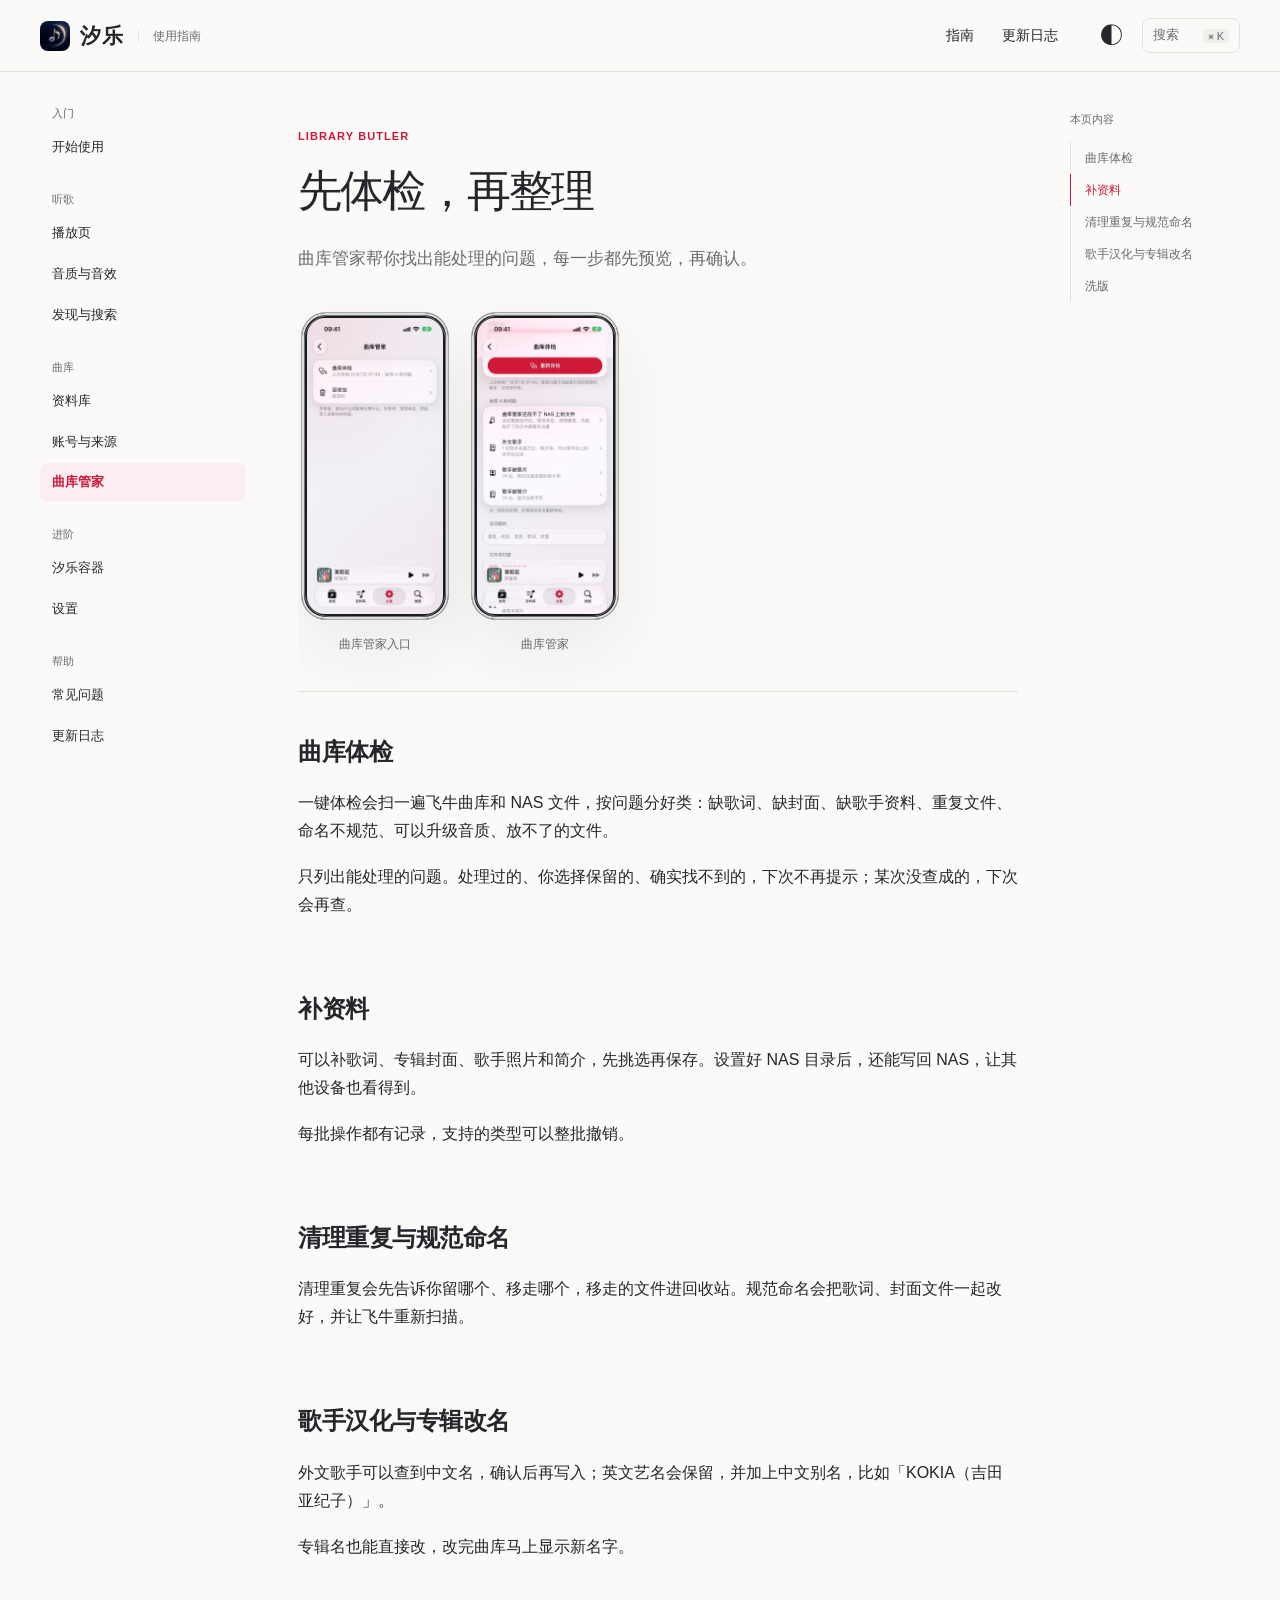
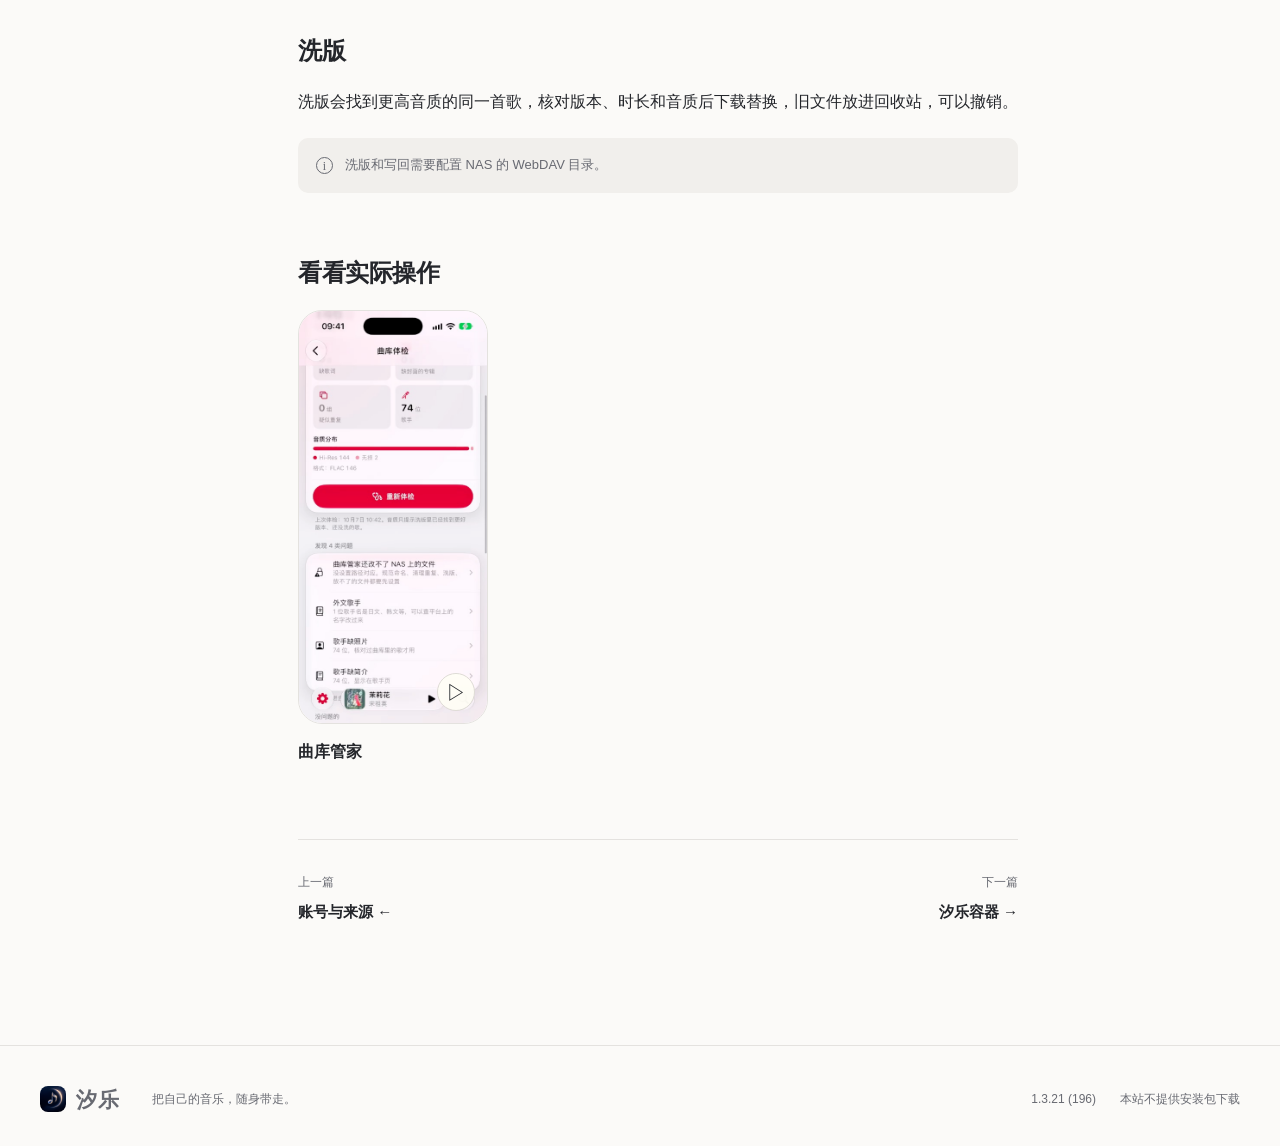
==== wiki/butler.html @ 166d337e "Publish Xiyue usage guide" ====
<!doctype html>
<html lang="zh-CN"><head><meta charset="utf-8"><meta name="viewport" content="width=device-width, initial-scale=1">
<meta name="color-scheme" content="light dark"><title>曲库管家 · 汐乐 Wiki</title>
<meta name="description" content="曲库管家帮你找出能处理的问题，每一步都先预览，再确认。">
<link rel="icon" href="../xiyue/icon.png"><link rel="stylesheet" href="../xiyue/wiki.css">
<script>try{const t=localStorage.getItem('xiyue-wiki-theme');if(t==='light'||t==='dark')document.documentElement.dataset.theme=t;}catch(e){}</script>
<script defer src="../xiyue/search-index.js"></script><script defer src="../xiyue/site.js"></script></head>
<body data-page="butler"><a class="skip-link" href="#main">跳到正文</a>
<header class="site-header"><div class="header-inner">
<a class="brand" href="../index.html" aria-label="汐乐 Wiki 首页"><img src="../xiyue/icon.png" alt="" width="30" height="30"><strong>汐乐</strong><span>使用指南</span></a>
<nav class="top-nav" aria-label="主要导航"><a href="quickstart.html">指南</a><a href="changelog.html">更新日志</a></nav>
<div class="header-tools"><button class="icon-button theme-toggle" aria-label="切换深浅色"><span aria-hidden="true">◐</span></button>
<button class="search-open" aria-label="搜索站内指南"><span>搜索</span><kbd>⌘ K</kbd></button>
<button class="menu-toggle icon-button" aria-label="打开目录" aria-controls="nav-drawer" aria-expanded="false"><span aria-hidden="true">☰</span></button></div>
</div></header><div class="doc-layout"><aside class="doc-sidebar" aria-label="指南目录"><section class="nav-group"><h2>入门</h2><a href="quickstart.html" >开始使用<span>安装、连接曲库、添加音源</span></a></section><section class="nav-group"><h2>听歌</h2><a href="player.html" >播放页<span>两套主题、歌词与实时频谱</span></a><a href="sound.html" >音质与音效<span>无缝切歌、响度均衡、12 种听感</span></a><a href="discover.html" >发现与搜索<span>榜单、找歌与懂你推荐</span></a></section><section class="nav-group"><h2>曲库</h2><a href="library.html" >资料库<span>我的音乐、歌单导入、收听统计</span></a><a href="sources.html" >账号与来源<span>飞牛、WebDAV、Plex、Emby</span></a><a href="butler.html" aria-current="page">曲库管家<span>体检、补资料、洗版与整理</span></a></section><section class="nav-group"><h2>进阶</h2><a href="container.html" >汐乐容器<span>家里的音源、账号与代下载</span></a><a href="settings.html" >设置<span>外观、日志与备份</span></a></section><section class="nav-group"><h2>帮助</h2><a href="troubleshooting.html" >常见问题<span>按现象查原因</span></a><a href="changelog.html" >更新日志<span>每一个版本的变化</span></a></section></aside><main class="doc-main" id="main"><header class="doc-heading"><p class="kicker">Library Butler</p><h1>先体检，再整理</h1><p class="lead">曲库管家帮你找出能处理的问题，每一步都先预览，再确认。</p></header><div class="shot-gallery"><figure class="phone-figure "><button class="phone lightbox-trigger" data-lightbox="../xiyue/screenshots/butler-entry.jpg" aria-label="放大：曲库管家入口"><img src="../xiyue/screenshots/butler-entry.jpg" alt="曲库管家入口" width="552" height="1200" loading="lazy" decoding="async"></button><figcaption>曲库管家入口</figcaption></figure><figure class="phone-figure "><button class="phone lightbox-trigger" data-lightbox="../xiyue/screenshots/butler.jpg" aria-label="放大：曲库管家"><img src="../xiyue/screenshots/butler.jpg" alt="曲库管家" width="552" height="1200" loading="lazy" decoding="async"></button><figcaption>曲库管家</figcaption></figure></div><section class="doc-section reveal" id="s-1"><h2>曲库体检</h2><p>一键体检会扫一遍飞牛曲库和 NAS 文件，按问题分好类：缺歌词、缺封面、缺歌手资料、重复文件、命名不规范、可以升级音质、放不了的文件。</p><p>只列出能处理的问题。处理过的、你选择保留的、确实找不到的，下次不再提示；某次没查成的，下次会再查。</p></section><section class="doc-section reveal" id="s-2"><h2>补资料</h2><p>可以补歌词、专辑封面、歌手照片和简介，先挑选再保存。设置好 NAS 目录后，还能写回 NAS，让其他设备也看得到。</p><p>每批操作都有记录，支持的类型可以整批撤销。</p></section><section class="doc-section reveal" id="s-3"><h2>清理重复与规范命名</h2><p>清理重复会先告诉你留哪个、移走哪个，移走的文件进回收站。规范命名会把歌词、封面文件一起改好，并让飞牛重新扫描。</p></section><section class="doc-section reveal" id="s-4"><h2>歌手汉化与专辑改名</h2><p>外文歌手可以查到中文名，确认后再写入；英文艺名会保留，并加上中文别名，比如「KOKIA（吉田亚纪子）」。</p><p>专辑名也能直接改，改完曲库马上显示新名字。</p></section><section class="doc-section reveal" id="s-5"><h2>洗版</h2><p>洗版会找到更高音质的同一首歌，核对版本、时长和音质后下载替换，旧文件放进回收站，可以撤销。</p><aside class="tip"><span aria-hidden="true">i</span><p>洗版和写回需要配置 NAS 的 WebDAV 目录。</p></aside></section><section class="doc-clips"><h2>看看实际操作</h2><div class="doc-clip-grid"><figure class="clip-card"><div class="clip-screen"><video muted playsinline loop preload="none" poster="../xiyue/videos/butler.jpg" data-video="../xiyue/videos/butler.mp4" aria-label="曲库管家演示"></video><button class="video-toggle" aria-label="播放：曲库管家"><span aria-hidden="true">▷</span></button></div><figcaption><h3>曲库管家</h3></figcaption></figure></div></section><nav class="doc-pagination" aria-label="相邻指南"><a href="sources.html"><span>上一篇</span><strong>账号与来源 ←</strong></a><a href="container.html"><span>下一篇</span><strong>汐乐容器 →</strong></a></nav></main><aside class='toc' aria-label='本页内容'><h2>本页内容</h2><a href="#s-1">曲库体检</a><a href="#s-2">补资料</a><a href="#s-3">清理重复与规范命名</a><a href="#s-4">歌手汉化与专辑改名</a><a href="#s-5">洗版</a></aside></div>
<footer class="site-footer"><a class="brand" href="../index.html"><img src="../xiyue/icon.png" alt="" width="26" height="26"><strong>汐乐</strong></a>
<p>把自己的音乐，随身带走。</p><div><span>1.3.21 (196)</span><span>本站不提供安装包下载</span></div></footer>
<dialog class="drawer-dialog" id="nav-drawer"><div class="dialog-heading"><strong>使用指南</strong><button data-close aria-label="关闭目录">×</button></div><section class="nav-group"><h2>入门</h2><a href="quickstart.html" >开始使用<span>安装、连接曲库、添加音源</span></a></section><section class="nav-group"><h2>听歌</h2><a href="player.html" >播放页<span>两套主题、歌词与实时频谱</span></a><a href="sound.html" >音质与音效<span>无缝切歌、响度均衡、12 种听感</span></a><a href="discover.html" >发现与搜索<span>榜单、找歌与懂你推荐</span></a></section><section class="nav-group"><h2>曲库</h2><a href="library.html" >资料库<span>我的音乐、歌单导入、收听统计</span></a><a href="sources.html" >账号与来源<span>飞牛、WebDAV、Plex、Emby</span></a><a href="butler.html" aria-current="page">曲库管家<span>体检、补资料、洗版与整理</span></a></section><section class="nav-group"><h2>进阶</h2><a href="container.html" >汐乐容器<span>家里的音源、账号与代下载</span></a><a href="settings.html" >设置<span>外观、日志与备份</span></a></section><section class="nav-group"><h2>帮助</h2><a href="troubleshooting.html" >常见问题<span>按现象查原因</span></a><a href="changelog.html" >更新日志<span>每一个版本的变化</span></a></section></dialog>
<dialog class="search-dialog" id="search-dialog"><div class="search-bar"><label class="sr-only" for="site-query">搜索站内指南</label>
<input type="search" id="site-query" placeholder="搜功能、设置或遇到的问题…" autocomplete="off"><button data-close aria-label="关闭搜索">Esc</button></div>
<p class="search-note">搜索本站指南与更新记录</p><div id="search-results" aria-live="polite"></div></dialog>
<dialog class="lightbox-dialog" id="lightbox"><button data-close aria-label="关闭大图">×</button><img alt=""></dialog>
<!-- 内容依据：_src/content.py; _src/codex-v1/feature-evidence.json -->
</body></html>
---- xiyue/wiki.css ----
/* 卡 91B：暖白 / 汐乐红；系统字体；层级：导航 20、对话框 top layer。 */
:root {
  --paper: #fbfaf8; --surface: #fff; --wash: #f1efec; --ink: #24262b; --muted: #686a72;
  --line: #e4e2df; --accent: #d0193a; --accent-soft: #fbeef0; --nav: #fbfaf8ed;
  --shadow: 0 28px 70px #36313a12; --serif: "Songti SC", "Noto Serif SC", serif;
  --sans: -apple-system, "PingFang SC", "Microsoft YaHei", sans-serif;
  color-scheme: light;
}
@media (prefers-color-scheme: dark) {
  :root:not([data-theme="light"]) {
    --paper: #111923; --surface: #192330; --wash: #202c3a; --ink: #f0f1f3; --muted: #afb6c0;
    --line: #303b48; --accent: #ff718d; --accent-soft: #362633; --nav: #111923ed;
    --shadow: 0 28px 70px #050b1838; color-scheme: dark;
  }
}
:root[data-theme="dark"] {
  --paper: #111923; --surface: #192330; --wash: #202c3a; --ink: #f0f1f3; --muted: #afb6c0;
  --line: #303b48; --accent: #ff718d; --accent-soft: #362633; --nav: #111923ed;
  --shadow: 0 28px 70px #050b1838; color-scheme: dark;
}
* { box-sizing: border-box; }
html { scroll-padding-top: 96px; }
body { margin: 0; font: 16px/1.75 var(--sans); background: var(--paper); color: var(--ink); }
body.modal-open { overflow: hidden; }
a { color: inherit; text-decoration: none; }
button, input { font: inherit; }
button { color: inherit; cursor: pointer; }
button, a { -webkit-tap-highlight-color: transparent; }
button { background: none; border: 0; }
img, video { display: block; max-width: 100%; }
button:focus-visible, a:focus-visible, summary:focus-visible, input:focus-visible { outline: 2px solid var(--accent); outline-offset: 5px; }
::selection { background: var(--accent-soft); color: var(--accent); }
h1, h2, h3, h4, p, figure { margin: 0; }
h1, h2, h3, h4 { line-height: 1.3; font-weight: 600; }
p { overflow-wrap: anywhere; }
.sr-only { position: absolute; width: 1px; height: 1px; overflow: hidden; clip-path: inset(50%); white-space: nowrap; }
.skip-link { position: fixed; top: 10px; left: 10px; z-index: 50; transform: translateY(-150%); padding: 8px 18px; background: var(--ink); color: var(--paper); }
.skip-link:focus { transform: none; }
.wrap { width: min(1160px, calc(100% - 80px)); margin: 0 auto; }
.site-header { position: sticky; top: 0; z-index: 20; height: 72px; background: var(--nav); border-bottom: 1px solid var(--line); backdrop-filter: blur(18px); }
.header-inner { max-width: 1360px; padding: 0 40px; margin: auto; height: 100%; display: flex; align-items: center; gap: 36px; }
.brand { display: inline-flex; align-items: center; gap: 10px; white-space: nowrap; line-height: 1; }
.brand img { border-radius: 8px; }
.brand strong { font-size: 21px; letter-spacing: .04em; }
.brand > span { font-size: 12px; color: var(--muted); margin-left: 4px; padding-left: 14px; border-left: 1px solid var(--line); }
.top-nav { display: flex; gap: 28px; margin-left: auto; font-size: 14px; }
.top-nav a:hover, .text-link:hover { color: var(--accent); }
.header-tools { display: flex; align-items: center; gap: 14px; }
.icon-button { width: 34px; height: 34px; border-radius: 50%; font-size: 23px; line-height: 1; display: grid; place-items: center; }
.icon-button:hover { background: var(--wash); }
.search-open { border: 1px solid var(--line); padding: 5px 10px; border-radius: 8px; display: flex; gap: 24px; align-items: center; font-size: 13px; color: var(--muted); }
kbd { font: 11px var(--sans); background: var(--wash); padding: 1px 5px; border-radius: 4px; }
.menu-toggle { display: none; font-size: 20px; }
.hero { display: grid; grid-template-columns: 1.1fr 1fr; align-items: center; min-height: 720px; padding-top: 52px; padding-bottom: 66px; }
.hero h1 { font: 500 clamp(48px, 5.2vw, 72px)/1.25 var(--serif); letter-spacing: -.05em; }
.hero em { font-style: normal; color: var(--accent); }
.hero-copy > p { color: var(--muted); font-size: 19px; margin-top: 28px; line-height: 1.8; }
.hero-actions { margin-top: 34px; display: flex; align-items: center; gap: 14px; }
.button { display: inline-flex; align-items: center; justify-content: center; gap: 24px; padding: 12px 24px; border-radius: 10px; font-size: 14px; font-weight: 600; white-space: nowrap; }
.primary { color: #fff; background: #d0193a; }
.secondary { background: var(--surface); border: 1px solid var(--line); }
.button:hover { transform: translateY(-2px); }
.hero-visual { position: relative; display: grid; place-items: center; }
.moon-wash { position: absolute; inset: 12% -5%; background: radial-gradient(ellipse, #efe4e4 0%, transparent 66%); border-radius: 50%; }
[data-theme="dark"] .moon-wash { opacity: .16; }
.phone-figure { margin: 0; text-align: center; }
.phone { display: block; padding: 7px; border: 1px solid #aba9a7; border-radius: 36px; background: #191b1f; box-shadow: inset 0 0 0 2px #dddddf, var(--shadow); position: relative; overflow: hidden; }
.phone img { border-radius: 28px; width: 100%; height: auto; }
.phone::after { content: ""; position: absolute; inset: 2px; border: 1px solid #f1f1f16b; border-radius: inherit; pointer-events: none; }
.hero-phone { width: 256px; transform: rotate(5deg); position: relative; }
figcaption { color: var(--muted); font-size: 12px; margin-top: 14px; }
.media-note { display: block; font-size: 10px; margin-top: 6px; line-height: 1.5; }
.section-space { padding-top: 92px; padding-bottom: 40px; }
.section-heading { margin-bottom: 34px; }
.section-heading h2 { font: 500 40px/1.3 var(--serif); letter-spacing: -.03em; }
.section-heading p { color: var(--muted); margin-top: 13px; }
.story { display: grid; grid-template-columns: 1fr 1fr; gap: 120px; border-top: 1px solid var(--line); position: relative; }
.story-device { align-self: start; position: sticky; top: 118px; height: calc(100vh - 154px); min-height: 560px; max-height: 680px; display: grid; place-items: center; }
.story-phone { width: 236px; aspect-ratio: 552/1200; padding: 0; border: 7px solid #191b1f; }
.story-phone .story-image { position: absolute; inset: 0; width: 100%; height: 100%; object-fit: cover; opacity: 0; transition: opacity .55s ease; }
.story-phone .is-current { opacity: 1; }
.story-step { min-height: 520px; display: flex; flex-direction: column; justify-content: center; align-items: flex-start; }
.story-step h2 { font: 500 39px/1.4 var(--serif); letter-spacing: -.03em; }
.story-step p { color: var(--muted); max-width: 25em; margin: 20px 0 28px; font-size: 18px; }
.text-link { font-size: 14px; font-weight: 600; color: var(--accent); display: inline-flex; gap: 20px; align-items: center; }
.bento-grid { display: grid; grid-template-columns: repeat(3, minmax(0, 1fr)); grid-auto-rows: 278px; gap: 18px; }
.bento { position: relative; border-radius: 22px; overflow: hidden; background: var(--surface); border: 1px solid var(--line); min-width: 0; }
.bento.tall { grid-row: span 2; }
.bento.wide { grid-column: span 2; }
.bento:hover { transform: translateY(-4px); }
.bento-copy { position: relative; z-index: 1; padding: 26px; max-width: 350px; }
.bento h3 { font-size: 23px; }
.bento p { color: var(--muted); font-size: 14px; margin-top: 10px; max-width: 23em; }
.bento-arrow { position: absolute; top: 24px; right: 24px; font-size: 24px; color: var(--muted); }
.bento-image { position: absolute; left: 26px; right: 26px; top: 135px; }
.bento-image img { width: 100%; border-radius: 16px; }
.bento.tall .bento-image { left: 42px; right: 42px; top: 176px; transform: rotate(-4deg); }
.bento.wide .bento-copy { width: 48%; }
.bento.wide .bento-image { left: 52%; top: 26px; right: 30px; transform: rotate(3deg); }
.bento-sound { background: #f3e9e5; }
.bento-sound .bento-image { top: 26px!important; }
.bento-butler { background: #efede8; }
.bento-container { background: #f8ecef; }
.bento-sound .bento-image, .bento-library .bento-image, .bento-discover .bento-image,
.bento-butler .bento-image, .bento-container .bento-image { bottom: 0; }
.bento-sound img, .bento-library img, .bento-discover img, .bento-butler img,
.bento-container img { height: 100%; object-fit: cover; }
.bento-sound img { object-position: center 64%; }
.bento-library img { object-position: center 76%; }
.bento-discover img { object-position: center 32%; }
.bento-butler img { object-position: center 20%; }
.bento-container img { object-position: center 25%; }
:root[data-theme="dark"] .bento-sound, :root[data-theme="dark"] .bento-butler, :root[data-theme="dark"] .bento-container { background: var(--surface); }
.clip-rail { --rail-inset: max(40px, calc((100vw - 1160px)/2)); display: flex; gap: 24px; overflow-x: auto; padding: 12px var(--rail-inset) 24px; scroll-padding-inline: var(--rail-inset); scroll-snap-type: x proximity; scrollbar-width: thin; }
.clip-card { flex: 0 0 216px; scroll-snap-align: start; min-width: 0; }
.clip-screen { position: relative; aspect-ratio: 440/960; background: var(--wash); border-radius: 24px; overflow: hidden; border: 1px solid var(--line); }
.clip-screen video { width: 100%; height: 100%; object-fit: cover; }
.clip-screen > img { width: 100%; height: 100%; object-fit: cover; }
.video-toggle { position: absolute; right: 12px; bottom: 12px; display: grid; place-items: center; width: 38px; height: 38px; background: #fffef6e8; border: 1px solid #dedbd5; color: #24262b; border-radius: 50%; font-size: 21px; backdrop-filter: blur(10px); }
.clip-card figcaption { text-align: left; margin-top: 18px; }
.clip-card h3 { font-size: 16px; color: var(--ink); }
.clip-card figcaption p { font-size: 13px; margin-top: 5px; }
.latest-grid { display: grid; grid-template-columns: repeat(3, minmax(0, 1fr)); gap: 32px; }
.latest-card { border-top: 1px solid var(--line); padding: 24px 0; display: flex; flex-direction: column; }
.latest-card > span { color: var(--accent); font-size: 15px; font-weight: 600; }
.latest-card h3 { font-size: 19px; line-height: 1.6; margin: 14px 0 24px; flex: 1; }
.latest-card p { color: var(--muted); font-size: 12px; display: flex; justify-content: space-between; }
.archive-link { margin-top: 20px; }
.site-footer { margin: 88px auto 0; max-width: 1280px; border-top: 1px solid var(--line); padding: 40px 40px 34px; display: flex; align-items: center; gap: 32px; color: var(--muted); font-size: 12px; }
.site-footer > div { margin-left: auto; display: flex; gap: 24px; }
.doc-layout { max-width: 1360px; margin: 0 auto; display: grid; grid-template-columns: 206px minmax(0, 720px) 156px; gap: 52px; padding: 0 40px; }
.doc-sidebar { position: sticky; top: 72px; align-self: start; height: calc(100dvh - 72px); overflow-y: auto; padding: 34px 0 40px; scrollbar-width: thin; }
.nav-group { margin-bottom: 25px; }
.nav-group h2 { font-size: 11px; color: var(--muted); font-weight: 500; margin-bottom: 8px; padding-left: 12px; }
.nav-group a { display: block; padding: 8px 12px; border-radius: 7px; font-size: 13px; margin: 2px 0; }
.nav-group a span { display: none; }
.nav-group a:hover { background: var(--wash); }
.nav-group a[aria-current] { background: var(--accent-soft); color: var(--accent); font-weight: 600; }
.doc-main { min-width: 0; padding-top: 55px; }
.kicker { font-size: 11px; letter-spacing: .1em; color: var(--accent); margin-bottom: 16px; text-transform: uppercase; font-weight: 600; }
.doc-heading h1 { font: 500 44px/1.35 var(--serif); letter-spacing: -.04em; }
.lead { font-size: 17px; line-height: 1.8; color: var(--muted); margin-top: 22px; }
.shot-gallery { display: flex; gap: 22px; overflow-x: auto; padding: 38px 3px 36px; border-bottom: 1px solid var(--line); scrollbar-width: thin; }
.shot-gallery .phone-figure { width: 148px; flex-shrink: 0; }
.shot-gallery .phone { border-radius: 25px; padding: 5px; }
.shot-gallery img { border-radius: 18px; }
.doc-section { padding-top: 44px; padding-bottom: 12px; scroll-margin-top: 95px; }
.doc-section h2, .doc-clips > h2 { font-size: 24px; margin-bottom: 22px; letter-spacing: -.02em; }
.doc-section p { margin-bottom: 18px; }
.section-split { display: grid; grid-template-columns: minmax(0, 1fr) 148px; gap: 30px; align-items: start; }
.section-split.reverse { grid-template-columns: 148px minmax(0, 1fr); }
.section-split.reverse > div { grid-column: 2; grid-row: 1; }
.section-split.reverse > figure { grid-column: 1; grid-row: 1; }
.section-phone .phone { padding: 5px; border-radius: 25px; }
.section-phone img { border-radius: 18px; }
.section-phone figcaption { display: none; }
.section-phone.has-note figcaption { display: block; font-size: 0; }
.tip { display: flex; gap: 12px; padding: 16px 18px; border-radius: 10px; background: var(--wash); color: var(--muted); font-size: 13px; margin-top: 22px; }
.tip > span { border: 1px solid var(--muted); border-radius: 50%; flex-shrink: 0; width: 17px; height: 17px; font: 12px/16px Georgia,serif; text-align: center; margin-top: 3px; }
.tip p { margin: 0; }
.toc { position: sticky; top: 110px; align-self: start; font-size: 12px; padding-top: 2px; }
.toc h2 { font-size: 11px; color: var(--muted); margin-bottom: 16px; font-weight: 500; }
.toc a { display: block; padding: 7px 0 7px 14px; border-left: 1px solid var(--line); color: var(--muted); line-height: 1.5; }
.toc a.is-active { border-color: var(--accent); color: var(--accent); }
.doc-clips { margin-top: 52px; }
.doc-clip-grid { display: flex; gap: 24px; overflow-x: auto; padding-bottom: 12px; }
.doc-clip-grid .clip-card { flex-basis: 190px; }
.inline-clip { width: 190px; margin-top: 20px; }
.doc-pagination { display: grid; grid-template-columns: 1fr 1fr; gap: 20px; padding: 32px 0; margin-top: 64px; border-top: 1px solid var(--line); }
.doc-pagination a { display: flex; flex-direction: column; gap: 6px; }
.doc-pagination a:last-child { text-align: right; }
.doc-pagination span { color: var(--muted); font-size: 12px; }
.doc-pagination strong { font-size: 15px; }
.code-block { border: 1px solid var(--line); background: var(--surface); border-radius: 12px; overflow: hidden; margin-top: 25px; }
.code-block > div { display: flex; justify-content: space-between; padding: 10px 18px; border-bottom: 1px solid var(--line); font-size: 12px; }
.code-copy { color: var(--accent); }
pre { overflow-x: auto; font: 12px/1.9 ui-monospace, SFMono-Regular, Consolas, monospace; padding: 18px; margin: 0; }
.copy-status { padding: 0 18px; font-size: 12px; color: var(--accent); }
.release-filters { display: flex; flex-wrap: wrap; gap: 8px; margin: 32px 0 20px; }
.release-filters button { border: 1px solid var(--line); border-radius: 99px; padding: 5px 16px; font-size: 12px; }
.release-filters .is-active { background: var(--ink); color: var(--paper); border-color: var(--ink); }
.release-intro { color: var(--muted); font-size: 13px; }
.release-group { padding-top: 50px; }
.release-group > h2 { font: 500 30px var(--serif); margin-bottom: 24px; }
.timeline { border-left: 1px solid var(--line); padding-left: 26px; margin-left: 5px; }
.release { position: relative; padding: 6px 0 32px; }
.release::before { content: ""; position: absolute; top: 17px; left: -31px; width: 9px; height: 9px; border-radius: 50%; background: var(--paper); border: 2px solid var(--accent); }
.release-meta { display: flex; gap: 13px; align-items: center; flex-wrap: wrap; }
.release-meta h3 { font-size: 21px; }
.build, .release-meta time { font-size: 11px; color: var(--muted); }
.release-meta time { margin-left: auto; }
.release-summary { font-size: 16px; margin-top: 14px; line-height: 1.8; }
.release-note { color: var(--accent); font-size: 12px; margin-top: 10px; }
.release-details { display: grid; grid-template-columns: 1fr 1fr; gap: 22px; margin-top: 18px; }
.release-details h4 { font-size: 12px; color: var(--muted); margin-bottom: 5px; }
.release-details p { font-size: 13px; line-height: 1.8; }
.release-archive > summary { cursor: pointer; color: var(--accent); font-size: 13px; padding: 8px 0 24px; list-style: none; }
.release-archive > summary span { margin-left: 14px; display: inline-block; }
.release-archive[open] > summary span { transform: rotate(45deg); }
.release-archive[open] > article { animation: soft-in .3s ease both; }
.gap-note { margin-top: 18px; padding: 20px; background: var(--wash); border-radius: 10px; color: var(--muted); font-size: 12px; }
.gap-note h3 { font-size: 12px; margin-bottom: 8px; }
.gap-note p + p { margin-top: 8px; }
[hidden] { display: none!important; }
dialog { color: var(--ink); background: var(--surface); border: 1px solid var(--line); border-radius: 18px; padding: 0; }
dialog::backdrop { background: #11182766; backdrop-filter: blur(5px); }
.search-dialog { width: min(640px, calc(100% - 32px)); max-height: 75dvh; margin: 110px auto auto; box-shadow: var(--shadow); }
.search-bar { display: flex; padding: 16px 20px; gap: 16px; border-bottom: 1px solid var(--line); }
.search-bar input { flex: 1; min-width: 0; border: 0; background: transparent; color: var(--ink); outline: none; font-size: 16px; }
.search-bar input::placeholder { color: var(--muted); }
.search-bar button { border: 1px solid var(--line); font-size: 11px; border-radius: 4px; padding: 0 7px; }
.search-note { color: var(--muted); padding: 14px 20px 6px; font-size: 11px; }
#search-results { overflow-y: auto; max-height: 54dvh; padding: 8px 12px 16px; }
.search-result { display: block; padding: 12px; border-radius: 8px; }
.search-result:hover, .search-result:focus { background: var(--wash); }
.search-result strong { font-size: 15px; display: block; }
.search-result small { font-size: 11px; color: var(--accent); }
.search-result p { font-size: 12px; color: var(--muted); margin-top: 5px; line-height: 1.6; }
.search-empty { padding: 25px 12px; color: var(--muted); font-size: 14px; }
.drawer-dialog { width: min(320px, 88vw); height: 100dvh; max-height: 100dvh; margin: 0 0 0 auto; border-radius: 0; padding: 24px; overflow-y: auto; }
.dialog-heading { display: flex; justify-content: space-between; align-items: center; margin-bottom: 24px; }
.dialog-heading button { font-size: 28px; line-height: 1; }
.lightbox-dialog { max-width: calc(100vw - 32px); max-height: calc(100dvh - 32px); border: 0; background: transparent; overflow: visible; }
.lightbox-dialog img { max-height: calc(100dvh - 40px); max-width: 100%; width: auto; border-radius: 14px; margin: auto; }
.lightbox-dialog button { position: fixed; right: 24px; top: 18px; color: #fff; font-size: 30px; border-radius: 50%; background: #141a2280; width: 42px; height: 42px; }
.reveal { opacity: 1; }
.motion-ready .reveal { opacity: 0; transform: translateY(18px); }
.motion-ready .reveal.is-visible { opacity: 1; transform: none; }
@keyframes soft-in { from { opacity: 0; transform: translateY(8px); } to { opacity: 1; transform: none; } }
@media (prefers-reduced-motion: no-preference) {
  html { scroll-behavior: smooth; }
  .reveal { transition: opacity .6s ease, transform .6s ease; }
  .button, .bento { transition: transform .25s ease; }
}
@media (max-width: 1190px) {
  .doc-layout { grid-template-columns: 180px minmax(0, 720px); gap: 40px; }
  .toc { display: none; }
  .story { gap: 70px; }
  .hero { min-height: 670px; }
}
@media (max-width: 800px) {
  .wrap { width: calc(100% - 40px); }
  .header-inner { padding: 0 20px; gap: 16px; }
  .top-nav { gap: 16px; }
  .brand > span, .search-open kbd { display: none; }
  .menu-toggle { display: grid; }
  .doc-layout { display: block; padding: 0 24px; }
  .doc-sidebar { display: none; }
  .doc-main { max-width: 720px; margin: auto; }
  .hero h1 { font-size: 52px; }
  .hero-phone { width: 224px; }
  .hero { min-height: 630px; gap: 24px; }
  .story { gap: 36px; }
  .story-step h2 { font-size: 30px; }
  .story-step p { font-size: 16px; }
  .story-phone { width: 200px; }
  .bento-grid { grid-template-columns: repeat(2, minmax(0, 1fr)); }
  .bento.tall { grid-row: span 2; }
  .bento.wide { grid-column: span 1; }
  .bento.wide .bento-copy { width: 100%; }
  .bento.wide .bento-image { left: 26px; right: 26px; top: 155px; transform: none; }
  .bento-sound .bento-image { top: 135px!important; }
  .site-footer { padding-left: 24px; padding-right: 24px; flex-wrap: wrap; }
  .site-footer > div { width: 100%; margin: 0; justify-content: space-between; }
}
@media (max-width: 540px) {
  body { font-size: 15px; }
  .wrap { width: calc(100% - 32px); }
  .site-header { height: 62px; }
  .header-inner { padding: 0 16px; gap: 12px; }
  .brand { gap: 8px; }
  .brand strong { font-size: 19px; }
  .top-nav { margin-left: auto; gap: 14px; font-size: 12px; }
  .top-nav a:first-child { display: none; }
  .header-tools { gap: 3px; }
  .search-open { padding: 5px 7px; border: 0; }
  .hero { grid-template-columns: 1fr; padding-top: 45px; padding-bottom: 52px; gap: 42px; }
  .hero h1 { font-size: 45px; letter-spacing: -.055em; }
  .hero-copy > p { font-size: 16px; margin-top: 20px; }
  .hero-actions { margin-top: 24px; gap: 10px; }
  .button { padding: 11px 20px; gap: 20px; font-size: 13px; }
  .hero-phone { width: 214px; }
  .hero-visual { min-height: 472px; }
  .moon-wash { inset: 0; }
  .story { grid-template-columns: 136px minmax(0, 1fr); gap: 20px; }
  .story-device { top: 88px; height: 350px; min-height: 0; max-height: none; }
  .story-phone { width: 132px; border-width: 5px; border-radius: 22px; }
  .story-phone img { border-radius: 17px; }
  .story-step { min-height: 420px; }
  .story-step h2 { font-family: var(--sans); font-size: 22px; line-height: 1.5; }
  .story-step p { font-size: 14px; margin: 15px 0 19px; }
  .story-step .text-link { font-size: 12px; gap: 6px; }
  .section-space { padding-top: 65px; padding-bottom: 10px; }
  .section-heading h2 { font-size: 30px; }
  .section-heading p { font-size: 14px; }
  .bento-grid { gap: 12px; grid-auto-rows: 246px; }
  .bento-copy { padding: 20px; }
  .bento h3 { font-size: 18px; padding-right: 16px; }
  .bento p { font-size: 12px; line-height: 1.7; }
  .bento-arrow { top: 18px; right: 16px; font-size: 18px; }
  .bento-image { left: 18px; right: 18px; top: 142px; }
  .bento.tall .bento-image { left: 17px; right: 17px; top: 172px; }
  .bento.wide .bento-image { left: 18px; right: 18px; top: 143px; }
  .bento-grid .bento-butler { grid-column: span 2; }
  .bento-grid .bento-discover { grid-column: span 2; }
  .bento-discover .bento-copy { width: 55%; }
  .bento-discover .bento-image { left: 58%; top: 20px; right: 20px; }
  .bento-butler .bento-copy { width: 51%; }
  .bento-butler .bento-image { left: 55%; top: 20px; }
  .bento-container { grid-column: span 2; }
  .bento-container .bento-copy { width: 55%; }
  .bento-container .bento-image { left: 58%; right: 20px; top: 20px; }
  .clip-rail { --rail-inset: 16px; gap: 18px; }
  .clip-card { flex-basis: 188px; }
  .latest-grid { grid-template-columns: 1fr; gap: 6px; }
  .latest-card h3 { font-size: 18px; margin-bottom: 16px; }
  .site-footer { padding: 28px 16px; gap: 20px; margin-top: 64px; }
  .site-footer > p { margin-left: auto; font-size: 11px; }
  .site-footer > div { gap: 8px; font-size: 10px; }
  .doc-layout { padding: 0 16px; }
  .doc-main { padding-top: 34px; }
  .doc-heading h1 { font-size: 35px; }
  .lead { font-size: 15px; margin-top: 17px; }
  .shot-gallery { gap: 16px; padding-top: 28px; }
  .shot-gallery .phone-figure { width: 132px; }
  .doc-section { padding-top: 36px; }
  .doc-section h2 { font-size: 22px; }
  .section-split, .section-split.reverse { grid-template-columns: minmax(0, 1fr) 102px; gap: 18px; }
  .section-split.reverse > div { grid-column: 1; }
  .section-split.reverse > figure { grid-column: 2; }
  .section-phone .phone { padding: 4px; border-radius: 18px; }
  .section-phone img { border-radius: 12px; }
  .section-split p { font-size: 14px; }
  .section-split .tip { grid-column: span 2; padding: 12px; font-size: 12px; }
  .release-meta { gap: 8px; }
  .release-meta time { width: 100%; margin-left: 0; }
  .release-details { grid-template-columns: 1fr; gap: 14px; }
  .search-dialog { margin-top: 78px; }
}
@media (prefers-color-scheme: dark) {
  :root:not([data-theme="light"]) .bento-sound, :root:not([data-theme="light"]) .bento-butler, :root:not([data-theme="light"]) .bento-container { background: var(--surface); }
  :root:not([data-theme="light"]) .moon-wash { opacity: .16; }
}
@media (prefers-reduced-motion: reduce) {
  *, *::before, *::after { animation: none!important; transition: none!important; scroll-behavior: auto!important; }
  .motion-ready .reveal { opacity: 1; transform: none; }
  .button:hover, .bento:hover { transform: none; }
  .hero-phone { transform: none; }
}
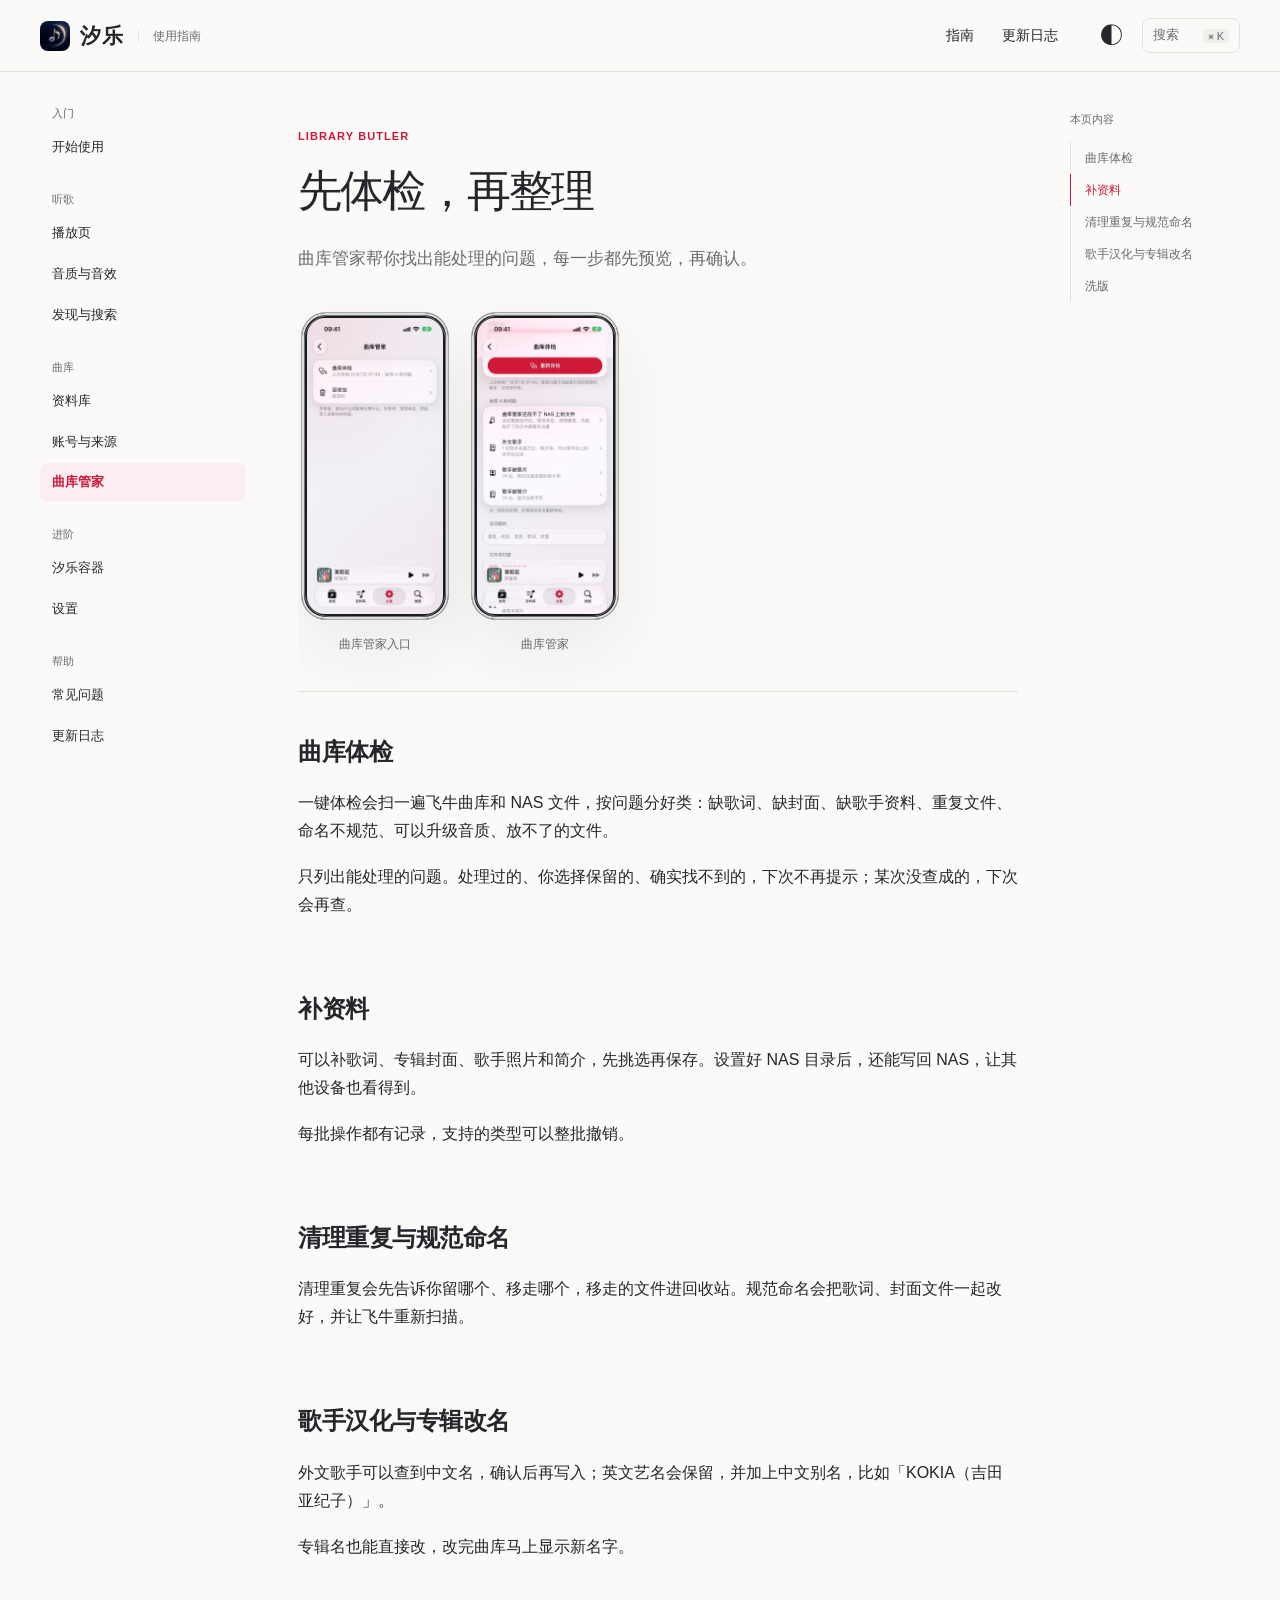
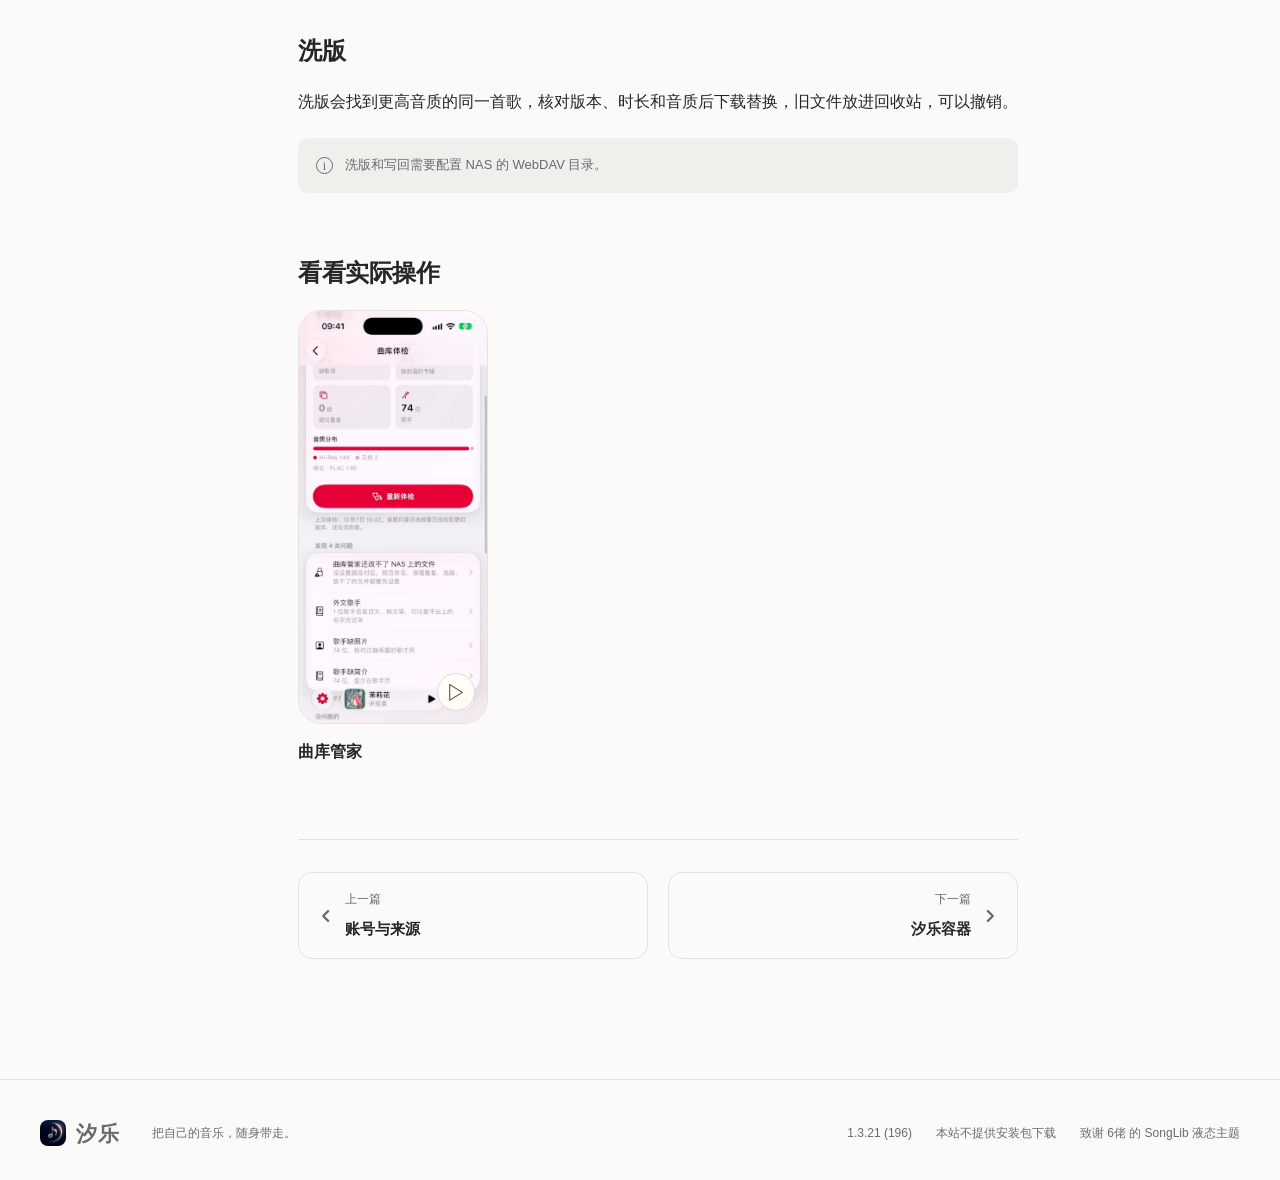
==== commit d9346469: "卡 91E：箭头换细线尖角、按钮去图标、致谢 6佬 的 SongLib 液态主题" ====
--- a/wiki/butler.html
+++ b/wiki/butler.html
@@ -12,9 +12,9 @@
 <div class="header-tools"><button class="icon-button theme-toggle" aria-label="切换深浅色"><span aria-hidden="true">◐</span></button>
 <button class="search-open" aria-label="搜索站内指南"><span>搜索</span><kbd>⌘ K</kbd></button>
 <button class="menu-toggle icon-button" aria-label="打开目录" aria-controls="nav-drawer" aria-expanded="false"><span aria-hidden="true">☰</span></button></div>
-</div></header><div class="doc-layout"><aside class="doc-sidebar" aria-label="指南目录"><section class="nav-group"><h2>入门</h2><a href="quickstart.html" >开始使用<span>安装、连接曲库、添加音源</span></a></section><section class="nav-group"><h2>听歌</h2><a href="player.html" >播放页<span>两套主题、歌词与实时频谱</span></a><a href="sound.html" >音质与音效<span>无缝切歌、响度均衡、12 种听感</span></a><a href="discover.html" >发现与搜索<span>榜单、找歌与懂你推荐</span></a></section><section class="nav-group"><h2>曲库</h2><a href="library.html" >资料库<span>我的音乐、歌单导入、收听统计</span></a><a href="sources.html" >账号与来源<span>飞牛、WebDAV、Plex、Emby</span></a><a href="butler.html" aria-current="page">曲库管家<span>体检、补资料、洗版与整理</span></a></section><section class="nav-group"><h2>进阶</h2><a href="container.html" >汐乐容器<span>家里的音源、账号与代下载</span></a><a href="settings.html" >设置<span>外观、日志与备份</span></a></section><section class="nav-group"><h2>帮助</h2><a href="troubleshooting.html" >常见问题<span>按现象查原因</span></a><a href="changelog.html" >更新日志<span>每一个版本的变化</span></a></section></aside><main class="doc-main" id="main"><header class="doc-heading"><p class="kicker">Library Butler</p><h1>先体检，再整理</h1><p class="lead">曲库管家帮你找出能处理的问题，每一步都先预览，再确认。</p></header><div class="shot-gallery"><figure class="phone-figure "><button class="phone lightbox-trigger" data-lightbox="../xiyue/screenshots/butler-entry.jpg" aria-label="放大：曲库管家入口"><img src="../xiyue/screenshots/butler-entry.jpg" alt="曲库管家入口" width="552" height="1200" loading="lazy" decoding="async"></button><figcaption>曲库管家入口</figcaption></figure><figure class="phone-figure "><button class="phone lightbox-trigger" data-lightbox="../xiyue/screenshots/butler.jpg" aria-label="放大：曲库管家"><img src="../xiyue/screenshots/butler.jpg" alt="曲库管家" width="552" height="1200" loading="lazy" decoding="async"></button><figcaption>曲库管家</figcaption></figure></div><section class="doc-section reveal" id="s-1"><h2>曲库体检</h2><p>一键体检会扫一遍飞牛曲库和 NAS 文件，按问题分好类：缺歌词、缺封面、缺歌手资料、重复文件、命名不规范、可以升级音质、放不了的文件。</p><p>只列出能处理的问题。处理过的、你选择保留的、确实找不到的，下次不再提示；某次没查成的，下次会再查。</p></section><section class="doc-section reveal" id="s-2"><h2>补资料</h2><p>可以补歌词、专辑封面、歌手照片和简介，先挑选再保存。设置好 NAS 目录后，还能写回 NAS，让其他设备也看得到。</p><p>每批操作都有记录，支持的类型可以整批撤销。</p></section><section class="doc-section reveal" id="s-3"><h2>清理重复与规范命名</h2><p>清理重复会先告诉你留哪个、移走哪个，移走的文件进回收站。规范命名会把歌词、封面文件一起改好，并让飞牛重新扫描。</p></section><section class="doc-section reveal" id="s-4"><h2>歌手汉化与专辑改名</h2><p>外文歌手可以查到中文名，确认后再写入；英文艺名会保留，并加上中文别名，比如「KOKIA（吉田亚纪子）」。</p><p>专辑名也能直接改，改完曲库马上显示新名字。</p></section><section class="doc-section reveal" id="s-5"><h2>洗版</h2><p>洗版会找到更高音质的同一首歌，核对版本、时长和音质后下载替换，旧文件放进回收站，可以撤销。</p><aside class="tip"><span aria-hidden="true">i</span><p>洗版和写回需要配置 NAS 的 WebDAV 目录。</p></aside></section><section class="doc-clips"><h2>看看实际操作</h2><div class="doc-clip-grid"><figure class="clip-card"><div class="clip-screen"><video muted playsinline loop preload="none" poster="../xiyue/videos/butler.jpg" data-video="../xiyue/videos/butler.mp4" aria-label="曲库管家演示"></video><button class="video-toggle" aria-label="播放：曲库管家"><span aria-hidden="true">▷</span></button></div><figcaption><h3>曲库管家</h3></figcaption></figure></div></section><nav class="doc-pagination" aria-label="相邻指南"><a href="sources.html"><span>上一篇</span><strong>账号与来源 ←</strong></a><a href="container.html"><span>下一篇</span><strong>汐乐容器 →</strong></a></nav></main><aside class='toc' aria-label='本页内容'><h2>本页内容</h2><a href="#s-1">曲库体检</a><a href="#s-2">补资料</a><a href="#s-3">清理重复与规范命名</a><a href="#s-4">歌手汉化与专辑改名</a><a href="#s-5">洗版</a></aside></div>
+</div></header><div class="doc-layout"><aside class="doc-sidebar" aria-label="指南目录"><section class="nav-group"><h2>入门</h2><a href="quickstart.html" >开始使用<span>安装、连接曲库、添加音源</span></a></section><section class="nav-group"><h2>听歌</h2><a href="player.html" >播放页<span>两套主题、歌词与实时频谱</span></a><a href="sound.html" >音质与音效<span>无缝切歌、响度均衡、12 种听感</span></a><a href="discover.html" >发现与搜索<span>榜单、找歌与懂你推荐</span></a></section><section class="nav-group"><h2>曲库</h2><a href="library.html" >资料库<span>我的音乐、歌单导入、收听统计</span></a><a href="sources.html" >账号与来源<span>飞牛、WebDAV、Plex、Emby</span></a><a href="butler.html" aria-current="page">曲库管家<span>体检、补资料、洗版与整理</span></a></section><section class="nav-group"><h2>进阶</h2><a href="container.html" >汐乐容器<span>家里的音源、账号与代下载</span></a><a href="settings.html" >设置<span>外观、日志与备份</span></a></section><section class="nav-group"><h2>帮助</h2><a href="troubleshooting.html" >常见问题<span>按现象查原因</span></a><a href="changelog.html" >更新日志<span>每一个版本的变化</span></a></section></aside><main class="doc-main" id="main"><header class="doc-heading"><p class="kicker">Library Butler</p><h1>先体检，再整理</h1><p class="lead">曲库管家帮你找出能处理的问题，每一步都先预览，再确认。</p></header><div class="shot-gallery"><figure class="phone-figure "><button class="phone lightbox-trigger" data-lightbox="../xiyue/screenshots/butler-entry.jpg" aria-label="放大：曲库管家入口"><img src="../xiyue/screenshots/butler-entry.jpg" alt="曲库管家入口" width="552" height="1200" loading="lazy" decoding="async"></button><figcaption>曲库管家入口</figcaption></figure><figure class="phone-figure "><button class="phone lightbox-trigger" data-lightbox="../xiyue/screenshots/butler.jpg" aria-label="放大：曲库管家"><img src="../xiyue/screenshots/butler.jpg" alt="曲库管家" width="552" height="1200" loading="lazy" decoding="async"></button><figcaption>曲库管家</figcaption></figure></div><section class="doc-section reveal" id="s-1"><h2>曲库体检</h2><p>一键体检会扫一遍飞牛曲库和 NAS 文件，按问题分好类：缺歌词、缺封面、缺歌手资料、重复文件、命名不规范、可以升级音质、放不了的文件。</p><p>只列出能处理的问题。处理过的、你选择保留的、确实找不到的，下次不再提示；某次没查成的，下次会再查。</p></section><section class="doc-section reveal" id="s-2"><h2>补资料</h2><p>可以补歌词、专辑封面、歌手照片和简介，先挑选再保存。设置好 NAS 目录后，还能写回 NAS，让其他设备也看得到。</p><p>每批操作都有记录，支持的类型可以整批撤销。</p></section><section class="doc-section reveal" id="s-3"><h2>清理重复与规范命名</h2><p>清理重复会先告诉你留哪个、移走哪个，移走的文件进回收站。规范命名会把歌词、封面文件一起改好，并让飞牛重新扫描。</p></section><section class="doc-section reveal" id="s-4"><h2>歌手汉化与专辑改名</h2><p>外文歌手可以查到中文名，确认后再写入；英文艺名会保留，并加上中文别名，比如「KOKIA（吉田亚纪子）」。</p><p>专辑名也能直接改，改完曲库马上显示新名字。</p></section><section class="doc-section reveal" id="s-5"><h2>洗版</h2><p>洗版会找到更高音质的同一首歌，核对版本、时长和音质后下载替换，旧文件放进回收站，可以撤销。</p><aside class="tip"><span aria-hidden="true">i</span><p>洗版和写回需要配置 NAS 的 WebDAV 目录。</p></aside></section><section class="doc-clips"><h2>看看实际操作</h2><div class="doc-clip-grid"><figure class="clip-card"><div class="clip-screen"><video muted playsinline loop preload="none" poster="../xiyue/videos/butler.jpg" data-video="../xiyue/videos/butler.mp4" aria-label="曲库管家演示"></video><button class="video-toggle" aria-label="播放：曲库管家"><span aria-hidden="true">▷</span></button></div><figcaption><h3>曲库管家</h3></figcaption></figure></div></section><nav class="doc-pagination" aria-label="相邻指南"><a class="previous" href="sources.html"><svg class="chev" viewBox="0 0 10 10" width="10" height="10" aria-hidden="true" focusable="false"><path d="M3.5 1.5 7 5l-3.5 3.5" fill="none" stroke="currentColor" stroke-width="1.6" stroke-linecap="round" stroke-linejoin="round"/></svg><div><span>上一篇</span><strong>账号与来源</strong></div></a><a class="next" href="container.html"><div><span>下一篇</span><strong>汐乐容器</strong></div><svg class="chev" viewBox="0 0 10 10" width="10" height="10" aria-hidden="true" focusable="false"><path d="M3.5 1.5 7 5l-3.5 3.5" fill="none" stroke="currentColor" stroke-width="1.6" stroke-linecap="round" stroke-linejoin="round"/></svg></a></nav></main><aside class='toc' aria-label='本页内容'><h2>本页内容</h2><a href="#s-1">曲库体检</a><a href="#s-2">补资料</a><a href="#s-3">清理重复与规范命名</a><a href="#s-4">歌手汉化与专辑改名</a><a href="#s-5">洗版</a></aside></div>
 <footer class="site-footer"><a class="brand" href="../index.html"><img src="../xiyue/icon.png" alt="" width="26" height="26"><strong>汐乐</strong></a>
-<p>把自己的音乐，随身带走。</p><div><span>1.3.21 (196)</span><span>本站不提供安装包下载</span></div></footer>
+<p>把自己的音乐，随身带走。</p><div><span>1.3.21 (196)</span><span>本站不提供安装包下载</span><span>致谢 6佬 的 SongLib 液态主题</span></div></footer>
 <dialog class="drawer-dialog" id="nav-drawer"><div class="dialog-heading"><strong>使用指南</strong><button data-close aria-label="关闭目录">×</button></div><section class="nav-group"><h2>入门</h2><a href="quickstart.html" >开始使用<span>安装、连接曲库、添加音源</span></a></section><section class="nav-group"><h2>听歌</h2><a href="player.html" >播放页<span>两套主题、歌词与实时频谱</span></a><a href="sound.html" >音质与音效<span>无缝切歌、响度均衡、12 种听感</span></a><a href="discover.html" >发现与搜索<span>榜单、找歌与懂你推荐</span></a></section><section class="nav-group"><h2>曲库</h2><a href="library.html" >资料库<span>我的音乐、歌单导入、收听统计</span></a><a href="sources.html" >账号与来源<span>飞牛、WebDAV、Plex、Emby</span></a><a href="butler.html" aria-current="page">曲库管家<span>体检、补资料、洗版与整理</span></a></section><section class="nav-group"><h2>进阶</h2><a href="container.html" >汐乐容器<span>家里的音源、账号与代下载</span></a><a href="settings.html" >设置<span>外观、日志与备份</span></a></section><section class="nav-group"><h2>帮助</h2><a href="troubleshooting.html" >常见问题<span>按现象查原因</span></a><a href="changelog.html" >更新日志<span>每一个版本的变化</span></a></section></dialog>
 <dialog class="search-dialog" id="search-dialog"><div class="search-bar"><label class="sr-only" for="site-query">搜索站内指南</label>
 <input type="search" id="site-query" placeholder="搜功能、设置或遇到的问题…" autocomplete="off"><button data-close aria-label="关闭搜索">Esc</button></div>
--- a/xiyue/wiki.css
+++ b/xiyue/wiki.css
@@ -4,6 +4,8 @@
   --line: #e4e2df; --accent: #d0193a; --accent-soft: #fbeef0; --nav: #fbfaf8ed;
   --shadow: 0 28px 70px #36313a12; --serif: "Songti SC", "Noto Serif SC", serif;
   --sans: -apple-system, "PingFang SC", "Microsoft YaHei", sans-serif;
+  --text: var(--ink);
+  --bento-end: #f1efec; --bento-frame: #1d1d1f; --bento-shadow: 0 18px 40px rgba(0,0,0,.12);
   color-scheme: light;
 }
 @media (prefers-color-scheme: dark) {
@@ -11,12 +13,14 @@
     --paper: #111923; --surface: #192330; --wash: #202c3a; --ink: #f0f1f3; --muted: #afb6c0;
     --line: #303b48; --accent: #ff718d; --accent-soft: #362633; --nav: #111923ed;
     --shadow: 0 28px 70px #050b1838; color-scheme: dark;
+    --bento-end: #141d29; --bento-frame: #3a3a3c; --bento-shadow: 0 18px 40px rgba(0,0,0,.4);
   }
 }
 :root[data-theme="dark"] {
   --paper: #111923; --surface: #192330; --wash: #202c3a; --ink: #f0f1f3; --muted: #afb6c0;
   --line: #303b48; --accent: #ff718d; --accent-soft: #362633; --nav: #111923ed;
   --shadow: 0 28px 70px #050b1838; color-scheme: dark;
+  --bento-end: #141d29; --bento-frame: #3a3a3c; --bento-shadow: 0 18px 40px rgba(0,0,0,.4);
 }
 * { box-sizing: border-box; }
 html { scroll-padding-top: 96px; }
@@ -55,10 +59,10 @@
 .hero h1 { font: 500 clamp(48px, 5.2vw, 72px)/1.25 var(--serif); letter-spacing: -.05em; }
 .hero em { font-style: normal; color: var(--accent); }
 .hero-copy > p { color: var(--muted); font-size: 19px; margin-top: 28px; line-height: 1.8; }
-.hero-actions { margin-top: 34px; display: flex; align-items: center; gap: 14px; }
-.button { display: inline-flex; align-items: center; justify-content: center; gap: 24px; padding: 12px 24px; border-radius: 10px; font-size: 14px; font-weight: 600; white-space: nowrap; }
+.hero-actions { margin-top: 34px; display: flex; align-items: center; gap: 24px; }
+.button { display: inline-flex; align-items: center; justify-content: center; padding: 12px 26px; border-radius: 999px; font-size: 15px; font-weight: 600; white-space: nowrap; }
 .primary { color: #fff; background: #d0193a; }
-.secondary { background: var(--surface); border: 1px solid var(--line); }
+.primary:hover { background: #b81533; }
 .button:hover { transform: translateY(-2px); }
 .hero-visual { position: relative; display: grid; place-items: center; }
 .moon-wash { position: absolute; inset: 12% -5%; background: radial-gradient(ellipse, #efe4e4 0%, transparent 66%); border-radius: 50%; }
@@ -82,35 +86,28 @@
 .story-step { min-height: 520px; display: flex; flex-direction: column; justify-content: center; align-items: flex-start; }
 .story-step h2 { font: 500 39px/1.4 var(--serif); letter-spacing: -.03em; }
 .story-step p { color: var(--muted); max-width: 25em; margin: 20px 0 28px; font-size: 18px; }
-.text-link { font-size: 14px; font-weight: 600; color: var(--accent); display: inline-flex; gap: 20px; align-items: center; }
-.bento-grid { display: grid; grid-template-columns: repeat(3, minmax(0, 1fr)); grid-auto-rows: 278px; gap: 18px; }
-.bento { position: relative; border-radius: 22px; overflow: hidden; background: var(--surface); border: 1px solid var(--line); min-width: 0; }
-.bento.tall { grid-row: span 2; }
-.bento.wide { grid-column: span 2; }
-.bento:hover { transform: translateY(-4px); }
-.bento-copy { position: relative; z-index: 1; padding: 26px; max-width: 350px; }
-.bento h3 { font-size: 23px; }
-.bento p { color: var(--muted); font-size: 14px; margin-top: 10px; max-width: 23em; }
-.bento-arrow { position: absolute; top: 24px; right: 24px; font-size: 24px; color: var(--muted); }
-.bento-image { position: absolute; left: 26px; right: 26px; top: 135px; }
-.bento-image img { width: 100%; border-radius: 16px; }
-.bento.tall .bento-image { left: 42px; right: 42px; top: 176px; transform: rotate(-4deg); }
-.bento.wide .bento-copy { width: 48%; }
-.bento.wide .bento-image { left: 52%; top: 26px; right: 30px; transform: rotate(3deg); }
-.bento-sound { background: #f3e9e5; }
-.bento-sound .bento-image { top: 26px!important; }
-.bento-butler { background: #efede8; }
-.bento-container { background: #f8ecef; }
-.bento-sound .bento-image, .bento-library .bento-image, .bento-discover .bento-image,
-.bento-butler .bento-image, .bento-container .bento-image { bottom: 0; }
-.bento-sound img, .bento-library img, .bento-discover img, .bento-butler img,
-.bento-container img { height: 100%; object-fit: cover; }
-.bento-sound img { object-position: center 64%; }
-.bento-library img { object-position: center 76%; }
-.bento-discover img { object-position: center 32%; }
-.bento-butler img { object-position: center 20%; }
-.bento-container img { object-position: center 25%; }
-:root[data-theme="dark"] .bento-sound, :root[data-theme="dark"] .bento-butler, :root[data-theme="dark"] .bento-container { background: var(--surface); }
+.text-link { font-size: 14px; font-weight: 600; color: var(--accent); display: inline-flex; align-items: center; }
+.hero-update { color: var(--text); }
+.chev { flex: none; width: 10px; height: 10px; margin-left: 4px; transition: transform .2s ease; }
+a:hover .chev { transform: translateX(3px); }
+.bento-grid { display: grid; grid-template-columns: repeat(3, minmax(0, 1fr)); grid-auto-rows: 460px; gap: 20px; }
+.bento {
+  --phone-height: 300px; --phone-width: calc(var(--phone-height) * 552 / 1200); --phone-radius: calc(var(--phone-width) * .18);
+  position: relative; display: flex; flex-direction: column; padding: 28px; min-width: 0;
+  border: 1px solid var(--line); border-radius: 24px; overflow: hidden;
+  background: linear-gradient(180deg, var(--surface), var(--bento-end));
+}
+.bento-copy { position: relative; z-index: 1; }
+.bento h3 { font-size: 22px; }
+.bento p { color: var(--muted); font-size: 14px; line-height: 1.5; margin-top: 8px; display: -webkit-box; -webkit-box-orient: vertical; -webkit-line-clamp: 2; overflow: hidden; }
+.bento-more { display: none; }
+.bento-image {
+  position: absolute; left: 0; right: 0; bottom: 28px; margin-inline: auto;
+  height: var(--phone-height); width: var(--phone-width); aspect-ratio: 552/1200;
+  border: 5px solid var(--bento-frame); border-radius: var(--phone-radius);
+  background: var(--bento-frame); box-shadow: var(--bento-shadow);
+}
+.bento-image img { width: 100%; height: 100%; object-fit: contain; border-radius: calc(var(--phone-radius) - 4px); }
 .clip-rail { --rail-inset: max(40px, calc((100vw - 1160px)/2)); display: flex; gap: 24px; overflow-x: auto; padding: 12px var(--rail-inset) 24px; scroll-padding-inline: var(--rail-inset); scroll-snap-type: x proximity; scrollbar-width: thin; }
 .clip-card { flex: 0 0 216px; scroll-snap-align: start; min-width: 0; }
 .clip-screen { position: relative; aspect-ratio: 440/960; background: var(--wash); border-radius: 24px; overflow: hidden; border: 1px solid var(--line); }
@@ -127,7 +124,8 @@
 .latest-card p { color: var(--muted); font-size: 12px; display: flex; justify-content: space-between; }
 .archive-link { margin-top: 20px; }
 .site-footer { margin: 88px auto 0; max-width: 1280px; border-top: 1px solid var(--line); padding: 40px 40px 34px; display: flex; align-items: center; gap: 32px; color: var(--muted); font-size: 12px; }
-.site-footer > div { margin-left: auto; display: flex; gap: 24px; }
+.site-footer > div { margin-left: auto; display: flex; flex-wrap: wrap; gap: 8px 24px; }
+.site-footer > div > span { white-space: nowrap; }
 .doc-layout { max-width: 1360px; margin: 0 auto; display: grid; grid-template-columns: 206px minmax(0, 720px) 156px; gap: 52px; padding: 0 40px; }
 .doc-sidebar { position: sticky; top: 72px; align-self: start; height: calc(100dvh - 72px); overflow-y: auto; padding: 34px 0 40px; scrollbar-width: thin; }
 .nav-group { margin-bottom: 25px; }
@@ -167,10 +165,15 @@
 .doc-clip-grid .clip-card { flex-basis: 190px; }
 .inline-clip { width: 190px; margin-top: 20px; }
 .doc-pagination { display: grid; grid-template-columns: 1fr 1fr; gap: 20px; padding: 32px 0; margin-top: 64px; border-top: 1px solid var(--line); }
-.doc-pagination a { display: flex; flex-direction: column; gap: 6px; }
-.doc-pagination a:last-child { text-align: right; }
-.doc-pagination span { color: var(--muted); font-size: 12px; }
-.doc-pagination strong { font-size: 15px; }
+.doc-pagination a { display: flex; align-items: center; min-width: 0; border: 1px solid var(--line); border-radius: 14px; padding: 16px 20px; }
+.doc-pagination .previous { justify-content: flex-start; gap: 12px; text-align: left; }
+.doc-pagination .next { justify-content: flex-end; gap: 12px; text-align: right; }
+.doc-pagination span { display: block; color: var(--muted); font-size: 12px; }
+.doc-pagination strong { display: block; font-size: 15px; margin-top: 6px; }
+.doc-pagination .chev { width: 14px; height: 14px; margin-left: 0; color: var(--muted); }
+.doc-pagination a:hover .chev { color: var(--accent); }
+.doc-pagination .previous .chev { transform: scaleX(-1); }
+.doc-pagination .previous:hover .chev { transform: translateX(-3px) scaleX(-1); }
 .code-block { border: 1px solid var(--line); background: var(--surface); border-radius: 12px; overflow: hidden; margin-top: 25px; }
 .code-block > div { display: flex; justify-content: space-between; padding: 10px 18px; border-bottom: 1px solid var(--line); font-size: 12px; }
 .code-copy { color: var(--accent); }
@@ -230,7 +233,13 @@
 @media (prefers-reduced-motion: no-preference) {
   html { scroll-behavior: smooth; }
   .reveal { transition: opacity .6s ease, transform .6s ease; }
-  .button, .bento { transition: transform .25s ease; }
+  .button { transition: transform .2s ease, background-color .2s ease; }
+  .bento, .bento-image { transition: transform .3s ease; }
+  .motion-ready .bento.is-visible:hover, .bento:hover { transform: translateY(-4px); }
+  .bento:hover .bento-image { transform: scale(1.02); }
+}
+@media (max-width: 1024px) {
+  .bento-grid { grid-template-columns: repeat(2, minmax(0, 1fr)); grid-auto-rows: 440px; gap: 16px; }
 }
 @media (max-width: 1190px) {
   .doc-layout { grid-template-columns: 180px minmax(0, 720px); gap: 40px; }
@@ -254,14 +263,18 @@
   .story-step h2 { font-size: 30px; }
   .story-step p { font-size: 16px; }
   .story-phone { width: 200px; }
-  .bento-grid { grid-template-columns: repeat(2, minmax(0, 1fr)); }
-  .bento.tall { grid-row: span 2; }
-  .bento.wide { grid-column: span 1; }
-  .bento.wide .bento-copy { width: 100%; }
-  .bento.wide .bento-image { left: 26px; right: 26px; top: 155px; transform: none; }
-  .bento-sound .bento-image { top: 135px!important; }
   .site-footer { padding-left: 24px; padding-right: 24px; flex-wrap: wrap; }
-  .site-footer > div { width: 100%; margin: 0; justify-content: space-between; }
+  .site-footer > div { width: 100%; margin: 0; }
+}
+@media (max-width: 640px) {
+  #features.wrap { width: calc(100% - 32px); }
+  .bento-grid { grid-template-columns: minmax(0, 1fr); grid-auto-rows: 248px; gap: 12px; }
+  .bento { --phone-height: 208px; padding: 20px; border-radius: 20px; }
+  .bento-copy { width: calc(100% - var(--phone-width) - 20px); margin-block: auto; }
+  .bento h3 { font-size: 18px; padding-right: 0; }
+  .bento p { font-size: 13px; -webkit-line-clamp: 3; }
+  .bento-more { display: inline-flex; align-items: center; margin-top: 16px; font-size: 12px; font-weight: 600; color: var(--accent); }
+  .bento-image { left: auto; right: 20px; top: 0; bottom: 0; margin: auto 0; }
 }
 @media (max-width: 540px) {
   body { font-size: 15px; }
@@ -277,8 +290,7 @@
   .hero { grid-template-columns: 1fr; padding-top: 45px; padding-bottom: 52px; gap: 42px; }
   .hero h1 { font-size: 45px; letter-spacing: -.055em; }
   .hero-copy > p { font-size: 16px; margin-top: 20px; }
-  .hero-actions { margin-top: 24px; gap: 10px; }
-  .button { padding: 11px 20px; gap: 20px; font-size: 13px; }
+  .hero-actions { margin-top: 24px; }
   .hero-phone { width: 214px; }
   .hero-visual { min-height: 472px; }
   .moon-wash { inset: 0; }
@@ -289,27 +301,10 @@
   .story-step { min-height: 420px; }
   .story-step h2 { font-family: var(--sans); font-size: 22px; line-height: 1.5; }
   .story-step p { font-size: 14px; margin: 15px 0 19px; }
-  .story-step .text-link { font-size: 12px; gap: 6px; }
+  .story-step .text-link { font-size: 12px; }
   .section-space { padding-top: 65px; padding-bottom: 10px; }
   .section-heading h2 { font-size: 30px; }
   .section-heading p { font-size: 14px; }
-  .bento-grid { gap: 12px; grid-auto-rows: 246px; }
-  .bento-copy { padding: 20px; }
-  .bento h3 { font-size: 18px; padding-right: 16px; }
-  .bento p { font-size: 12px; line-height: 1.7; }
-  .bento-arrow { top: 18px; right: 16px; font-size: 18px; }
-  .bento-image { left: 18px; right: 18px; top: 142px; }
-  .bento.tall .bento-image { left: 17px; right: 17px; top: 172px; }
-  .bento.wide .bento-image { left: 18px; right: 18px; top: 143px; }
-  .bento-grid .bento-butler { grid-column: span 2; }
-  .bento-grid .bento-discover { grid-column: span 2; }
-  .bento-discover .bento-copy { width: 55%; }
-  .bento-discover .bento-image { left: 58%; top: 20px; right: 20px; }
-  .bento-butler .bento-copy { width: 51%; }
-  .bento-butler .bento-image { left: 55%; top: 20px; }
-  .bento-container { grid-column: span 2; }
-  .bento-container .bento-copy { width: 55%; }
-  .bento-container .bento-image { left: 58%; right: 20px; top: 20px; }
   .clip-rail { --rail-inset: 16px; gap: 18px; }
   .clip-card { flex-basis: 188px; }
   .latest-grid { grid-template-columns: 1fr; gap: 6px; }
@@ -338,12 +333,12 @@
   .search-dialog { margin-top: 78px; }
 }
 @media (prefers-color-scheme: dark) {
-  :root:not([data-theme="light"]) .bento-sound, :root:not([data-theme="light"]) .bento-butler, :root:not([data-theme="light"]) .bento-container { background: var(--surface); }
   :root:not([data-theme="light"]) .moon-wash { opacity: .16; }
 }
 @media (prefers-reduced-motion: reduce) {
   *, *::before, *::after { animation: none!important; transition: none!important; scroll-behavior: auto!important; }
   .motion-ready .reveal { opacity: 1; transform: none; }
-  .button:hover, .bento:hover { transform: none; }
+  .button:hover, .bento:hover, .bento:hover .bento-image, a:hover .chev { transform: none; }
+  .doc-pagination .previous:hover .chev { transform: scaleX(-1); }
   .hero-phone { transform: none; }
 }
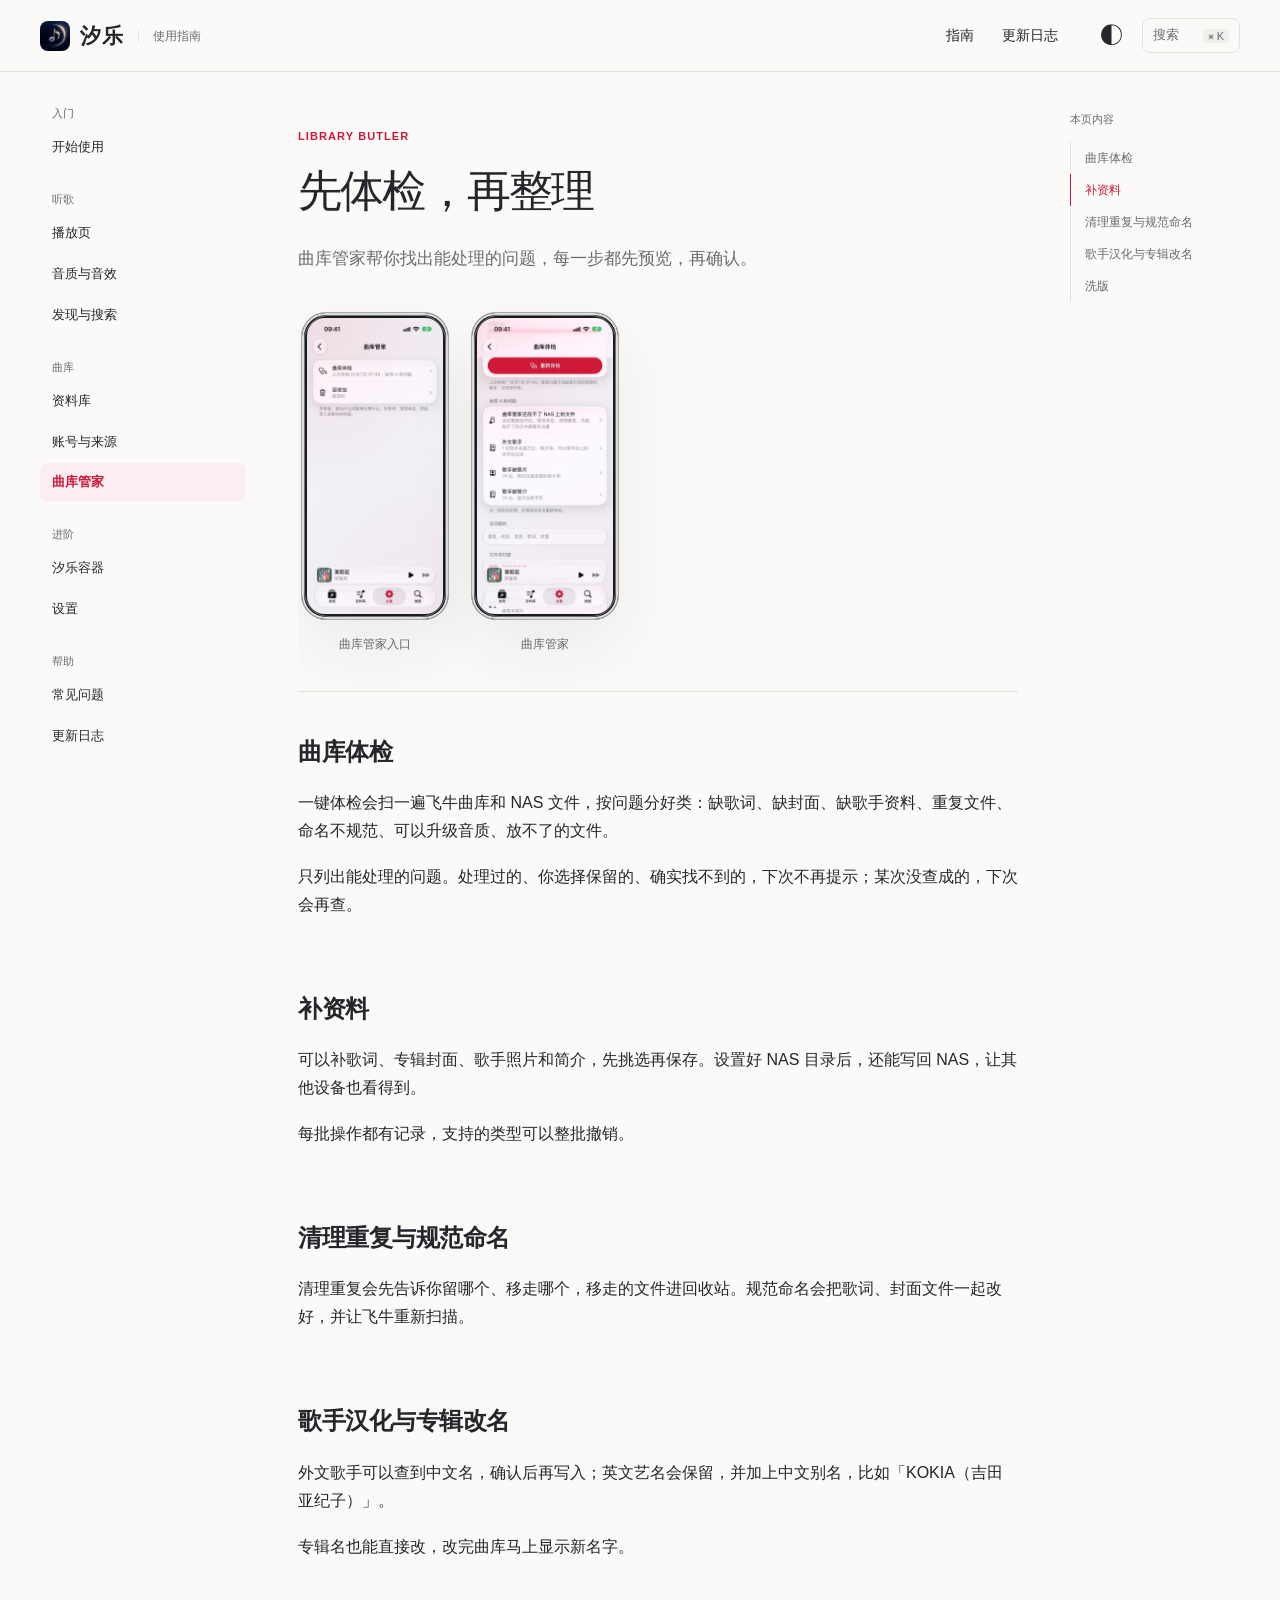
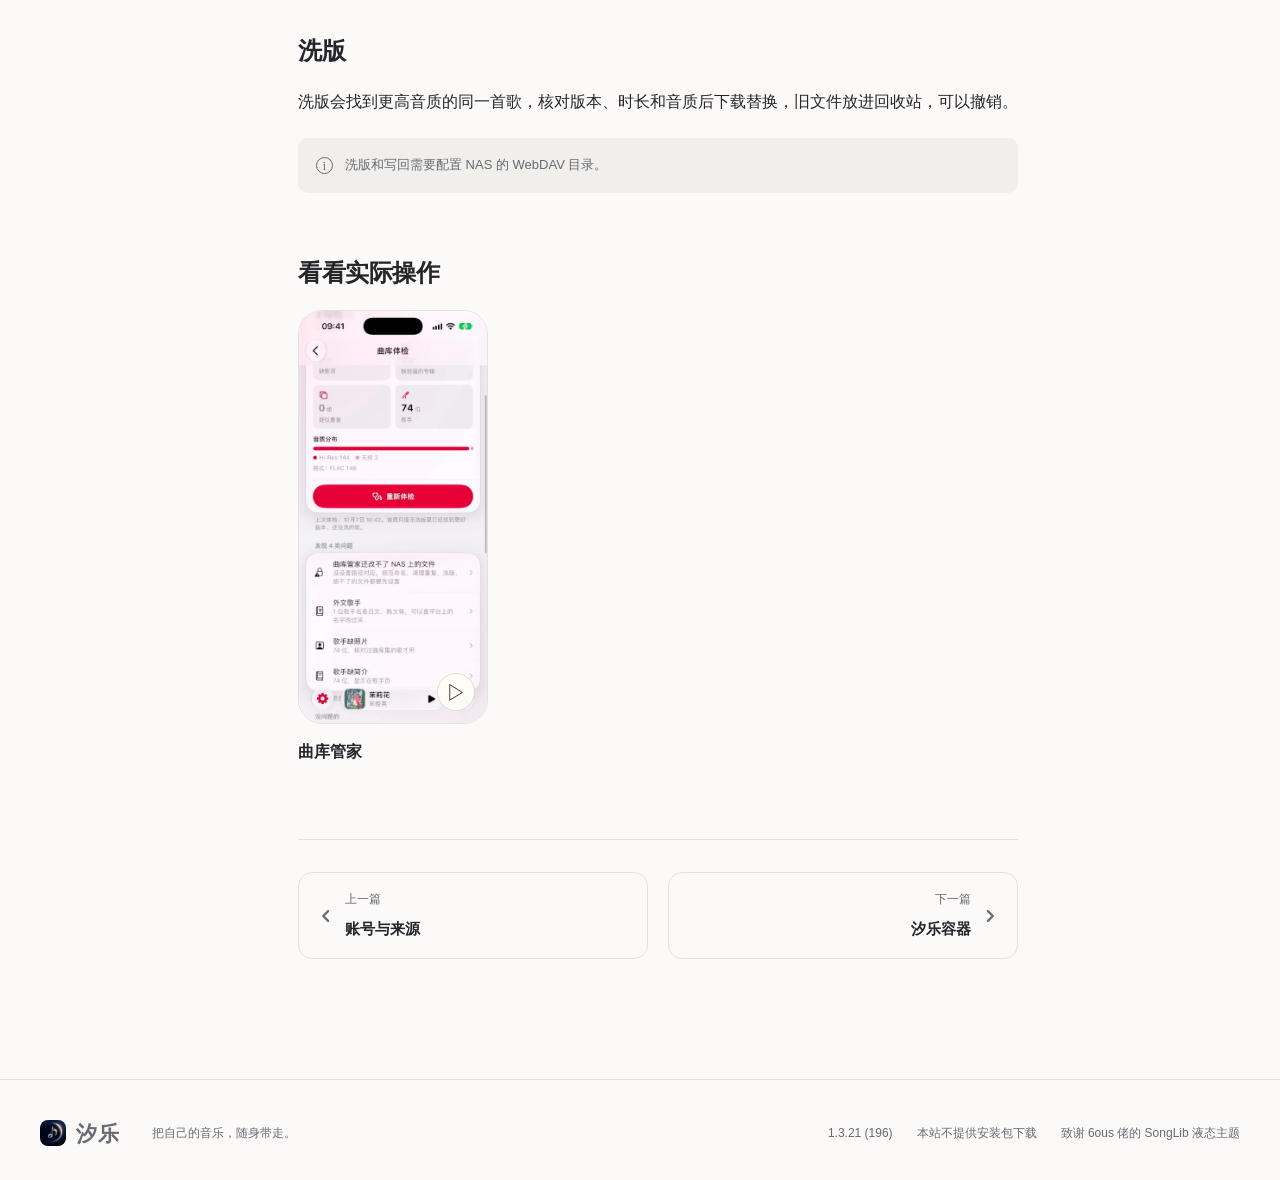
==== commit 01bf07be: "致谢名称改为 6ous 佬" ====
--- a/wiki/butler.html
+++ b/wiki/butler.html
@@ -14,7 +14,7 @@
 <button class="menu-toggle icon-button" aria-label="打开目录" aria-controls="nav-drawer" aria-expanded="false"><span aria-hidden="true">☰</span></button></div>
 </div></header><div class="doc-layout"><aside class="doc-sidebar" aria-label="指南目录"><section class="nav-group"><h2>入门</h2><a href="quickstart.html" >开始使用<span>安装、连接曲库、添加音源</span></a></section><section class="nav-group"><h2>听歌</h2><a href="player.html" >播放页<span>两套主题、歌词与实时频谱</span></a><a href="sound.html" >音质与音效<span>无缝切歌、响度均衡、12 种听感</span></a><a href="discover.html" >发现与搜索<span>榜单、找歌与懂你推荐</span></a></section><section class="nav-group"><h2>曲库</h2><a href="library.html" >资料库<span>我的音乐、歌单导入、收听统计</span></a><a href="sources.html" >账号与来源<span>飞牛、WebDAV、Plex、Emby</span></a><a href="butler.html" aria-current="page">曲库管家<span>体检、补资料、洗版与整理</span></a></section><section class="nav-group"><h2>进阶</h2><a href="container.html" >汐乐容器<span>家里的音源、账号与代下载</span></a><a href="settings.html" >设置<span>外观、日志与备份</span></a></section><section class="nav-group"><h2>帮助</h2><a href="troubleshooting.html" >常见问题<span>按现象查原因</span></a><a href="changelog.html" >更新日志<span>每一个版本的变化</span></a></section></aside><main class="doc-main" id="main"><header class="doc-heading"><p class="kicker">Library Butler</p><h1>先体检，再整理</h1><p class="lead">曲库管家帮你找出能处理的问题，每一步都先预览，再确认。</p></header><div class="shot-gallery"><figure class="phone-figure "><button class="phone lightbox-trigger" data-lightbox="../xiyue/screenshots/butler-entry.jpg" aria-label="放大：曲库管家入口"><img src="../xiyue/screenshots/butler-entry.jpg" alt="曲库管家入口" width="552" height="1200" loading="lazy" decoding="async"></button><figcaption>曲库管家入口</figcaption></figure><figure class="phone-figure "><button class="phone lightbox-trigger" data-lightbox="../xiyue/screenshots/butler.jpg" aria-label="放大：曲库管家"><img src="../xiyue/screenshots/butler.jpg" alt="曲库管家" width="552" height="1200" loading="lazy" decoding="async"></button><figcaption>曲库管家</figcaption></figure></div><section class="doc-section reveal" id="s-1"><h2>曲库体检</h2><p>一键体检会扫一遍飞牛曲库和 NAS 文件，按问题分好类：缺歌词、缺封面、缺歌手资料、重复文件、命名不规范、可以升级音质、放不了的文件。</p><p>只列出能处理的问题。处理过的、你选择保留的、确实找不到的，下次不再提示；某次没查成的，下次会再查。</p></section><section class="doc-section reveal" id="s-2"><h2>补资料</h2><p>可以补歌词、专辑封面、歌手照片和简介，先挑选再保存。设置好 NAS 目录后，还能写回 NAS，让其他设备也看得到。</p><p>每批操作都有记录，支持的类型可以整批撤销。</p></section><section class="doc-section reveal" id="s-3"><h2>清理重复与规范命名</h2><p>清理重复会先告诉你留哪个、移走哪个，移走的文件进回收站。规范命名会把歌词、封面文件一起改好，并让飞牛重新扫描。</p></section><section class="doc-section reveal" id="s-4"><h2>歌手汉化与专辑改名</h2><p>外文歌手可以查到中文名，确认后再写入；英文艺名会保留，并加上中文别名，比如「KOKIA（吉田亚纪子）」。</p><p>专辑名也能直接改，改完曲库马上显示新名字。</p></section><section class="doc-section reveal" id="s-5"><h2>洗版</h2><p>洗版会找到更高音质的同一首歌，核对版本、时长和音质后下载替换，旧文件放进回收站，可以撤销。</p><aside class="tip"><span aria-hidden="true">i</span><p>洗版和写回需要配置 NAS 的 WebDAV 目录。</p></aside></section><section class="doc-clips"><h2>看看实际操作</h2><div class="doc-clip-grid"><figure class="clip-card"><div class="clip-screen"><video muted playsinline loop preload="none" poster="../xiyue/videos/butler.jpg" data-video="../xiyue/videos/butler.mp4" aria-label="曲库管家演示"></video><button class="video-toggle" aria-label="播放：曲库管家"><span aria-hidden="true">▷</span></button></div><figcaption><h3>曲库管家</h3></figcaption></figure></div></section><nav class="doc-pagination" aria-label="相邻指南"><a class="previous" href="sources.html"><svg class="chev" viewBox="0 0 10 10" width="10" height="10" aria-hidden="true" focusable="false"><path d="M3.5 1.5 7 5l-3.5 3.5" fill="none" stroke="currentColor" stroke-width="1.6" stroke-linecap="round" stroke-linejoin="round"/></svg><div><span>上一篇</span><strong>账号与来源</strong></div></a><a class="next" href="container.html"><div><span>下一篇</span><strong>汐乐容器</strong></div><svg class="chev" viewBox="0 0 10 10" width="10" height="10" aria-hidden="true" focusable="false"><path d="M3.5 1.5 7 5l-3.5 3.5" fill="none" stroke="currentColor" stroke-width="1.6" stroke-linecap="round" stroke-linejoin="round"/></svg></a></nav></main><aside class='toc' aria-label='本页内容'><h2>本页内容</h2><a href="#s-1">曲库体检</a><a href="#s-2">补资料</a><a href="#s-3">清理重复与规范命名</a><a href="#s-4">歌手汉化与专辑改名</a><a href="#s-5">洗版</a></aside></div>
 <footer class="site-footer"><a class="brand" href="../index.html"><img src="../xiyue/icon.png" alt="" width="26" height="26"><strong>汐乐</strong></a>
-<p>把自己的音乐，随身带走。</p><div><span>1.3.21 (196)</span><span>本站不提供安装包下载</span><span>致谢 6佬 的 SongLib 液态主题</span></div></footer>
+<p>把自己的音乐，随身带走。</p><div><span>1.3.21 (196)</span><span>本站不提供安装包下载</span><span>致谢 6ous 佬的 SongLib 液态主题</span></div></footer>
 <dialog class="drawer-dialog" id="nav-drawer"><div class="dialog-heading"><strong>使用指南</strong><button data-close aria-label="关闭目录">×</button></div><section class="nav-group"><h2>入门</h2><a href="quickstart.html" >开始使用<span>安装、连接曲库、添加音源</span></a></section><section class="nav-group"><h2>听歌</h2><a href="player.html" >播放页<span>两套主题、歌词与实时频谱</span></a><a href="sound.html" >音质与音效<span>无缝切歌、响度均衡、12 种听感</span></a><a href="discover.html" >发现与搜索<span>榜单、找歌与懂你推荐</span></a></section><section class="nav-group"><h2>曲库</h2><a href="library.html" >资料库<span>我的音乐、歌单导入、收听统计</span></a><a href="sources.html" >账号与来源<span>飞牛、WebDAV、Plex、Emby</span></a><a href="butler.html" aria-current="page">曲库管家<span>体检、补资料、洗版与整理</span></a></section><section class="nav-group"><h2>进阶</h2><a href="container.html" >汐乐容器<span>家里的音源、账号与代下载</span></a><a href="settings.html" >设置<span>外观、日志与备份</span></a></section><section class="nav-group"><h2>帮助</h2><a href="troubleshooting.html" >常见问题<span>按现象查原因</span></a><a href="changelog.html" >更新日志<span>每一个版本的变化</span></a></section></dialog>
 <dialog class="search-dialog" id="search-dialog"><div class="search-bar"><label class="sr-only" for="site-query">搜索站内指南</label>
 <input type="search" id="site-query" placeholder="搜功能、设置或遇到的问题…" autocomplete="off"><button data-close aria-label="关闭搜索">Esc</button></div>
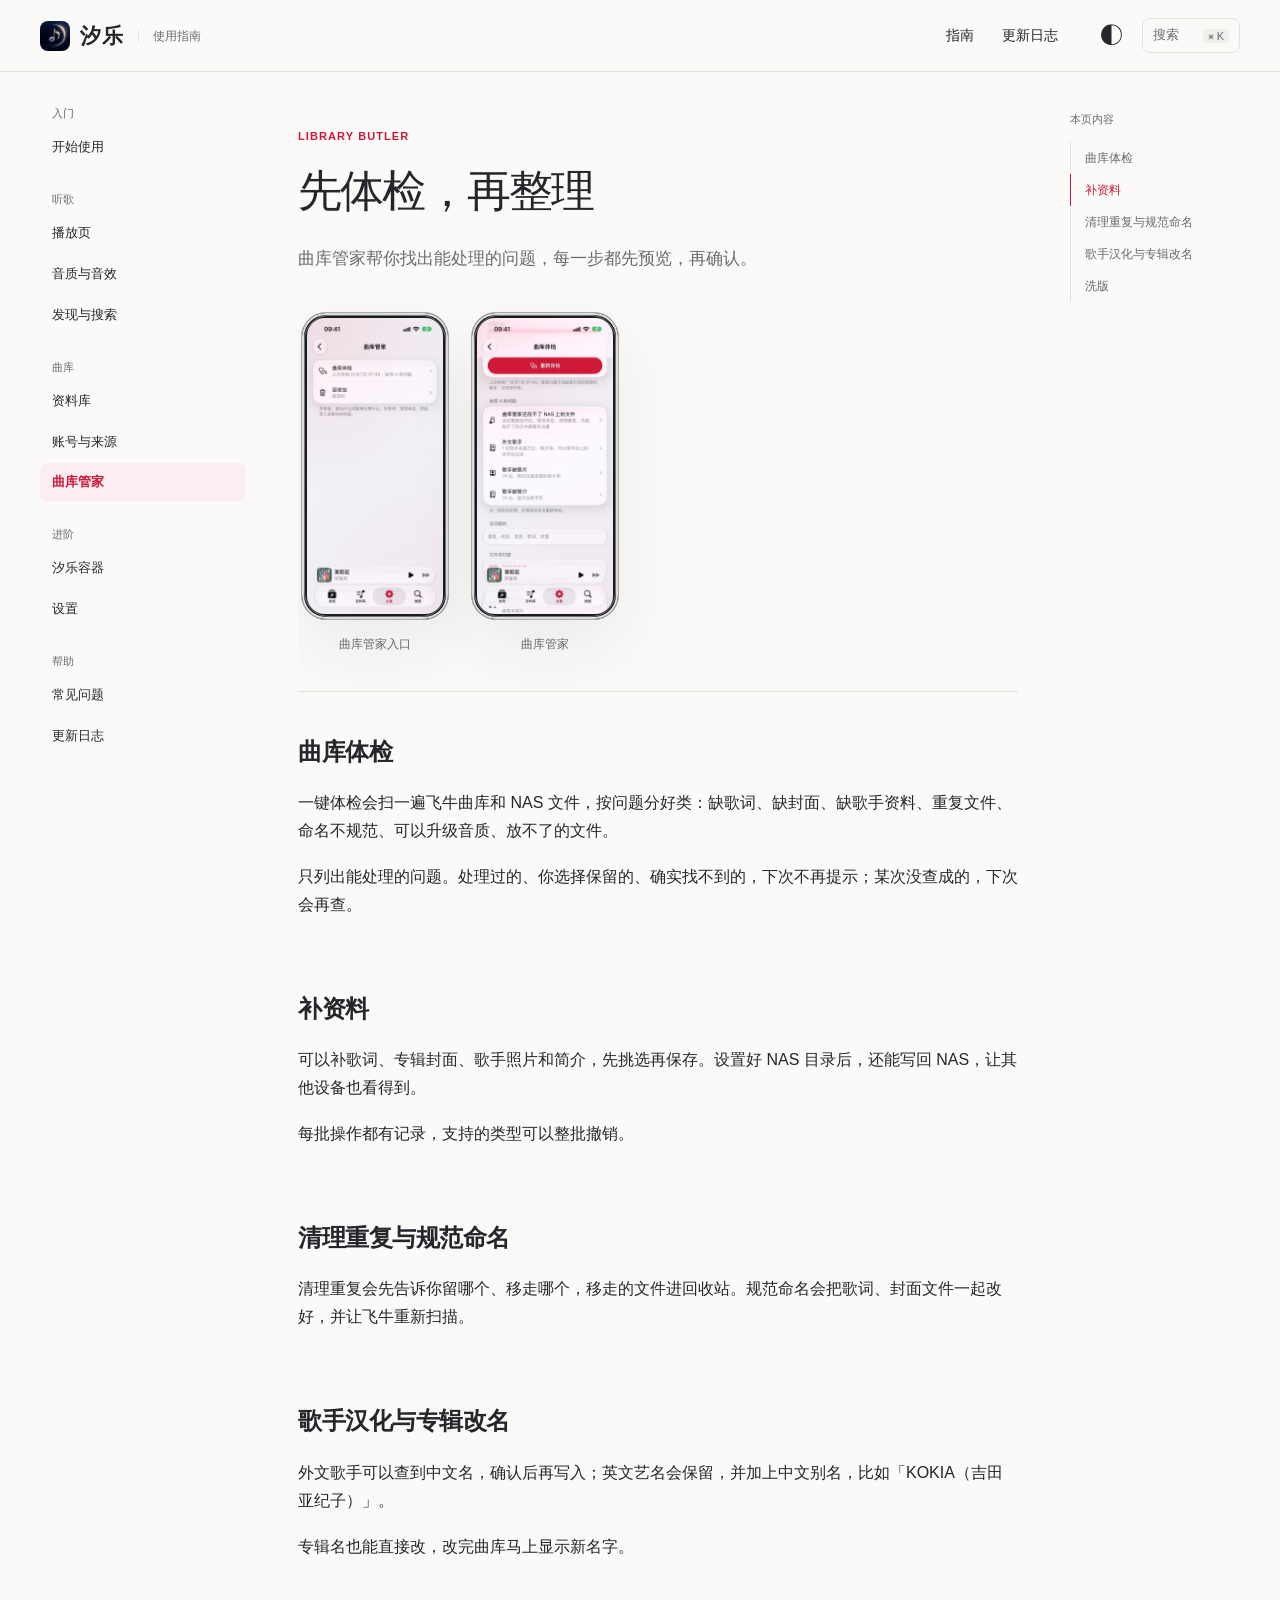
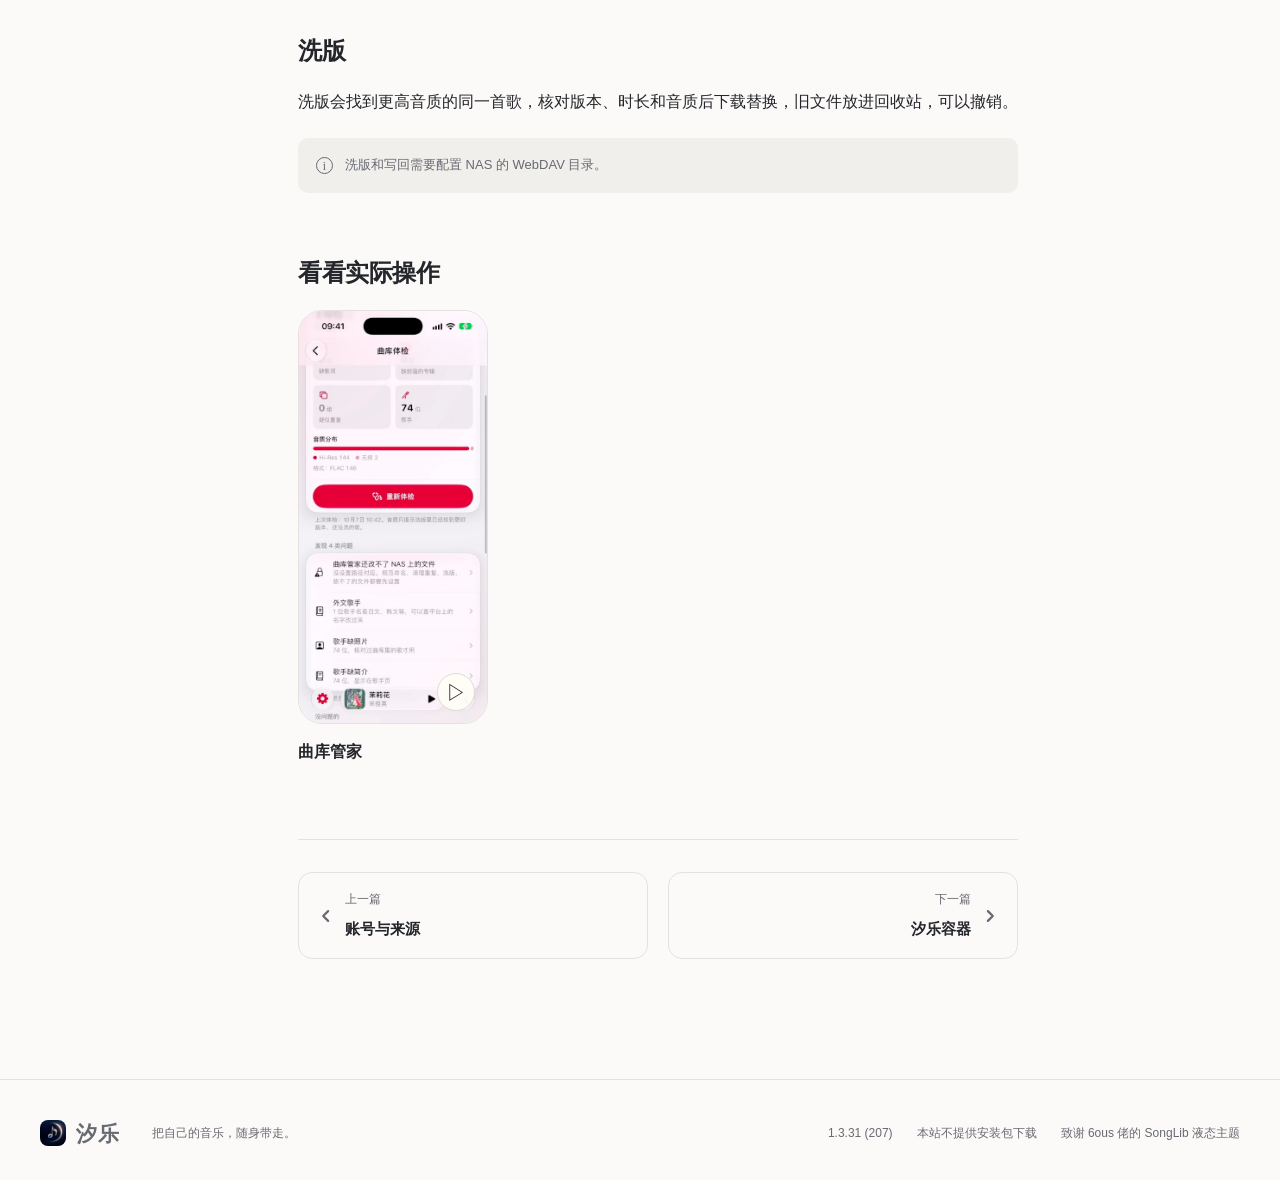
==== commit f258f099: "卡 91F：Wiki 补到 1.3.31(207)" ====
--- a/wiki/butler.html
+++ b/wiki/butler.html
@@ -14,7 +14,7 @@
 <button class="menu-toggle icon-button" aria-label="打开目录" aria-controls="nav-drawer" aria-expanded="false"><span aria-hidden="true">☰</span></button></div>
 </div></header><div class="doc-layout"><aside class="doc-sidebar" aria-label="指南目录"><section class="nav-group"><h2>入门</h2><a href="quickstart.html" >开始使用<span>安装、连接曲库、添加音源</span></a></section><section class="nav-group"><h2>听歌</h2><a href="player.html" >播放页<span>两套主题、歌词与实时频谱</span></a><a href="sound.html" >音质与音效<span>无缝切歌、响度均衡、12 种听感</span></a><a href="discover.html" >发现与搜索<span>榜单、找歌与懂你推荐</span></a></section><section class="nav-group"><h2>曲库</h2><a href="library.html" >资料库<span>我的音乐、歌单导入、收听统计</span></a><a href="sources.html" >账号与来源<span>飞牛、WebDAV、Plex、Emby</span></a><a href="butler.html" aria-current="page">曲库管家<span>体检、补资料、洗版与整理</span></a></section><section class="nav-group"><h2>进阶</h2><a href="container.html" >汐乐容器<span>家里的音源、账号与代下载</span></a><a href="settings.html" >设置<span>外观、日志与备份</span></a></section><section class="nav-group"><h2>帮助</h2><a href="troubleshooting.html" >常见问题<span>按现象查原因</span></a><a href="changelog.html" >更新日志<span>每一个版本的变化</span></a></section></aside><main class="doc-main" id="main"><header class="doc-heading"><p class="kicker">Library Butler</p><h1>先体检，再整理</h1><p class="lead">曲库管家帮你找出能处理的问题，每一步都先预览，再确认。</p></header><div class="shot-gallery"><figure class="phone-figure "><button class="phone lightbox-trigger" data-lightbox="../xiyue/screenshots/butler-entry.jpg" aria-label="放大：曲库管家入口"><img src="../xiyue/screenshots/butler-entry.jpg" alt="曲库管家入口" width="552" height="1200" loading="lazy" decoding="async"></button><figcaption>曲库管家入口</figcaption></figure><figure class="phone-figure "><button class="phone lightbox-trigger" data-lightbox="../xiyue/screenshots/butler.jpg" aria-label="放大：曲库管家"><img src="../xiyue/screenshots/butler.jpg" alt="曲库管家" width="552" height="1200" loading="lazy" decoding="async"></button><figcaption>曲库管家</figcaption></figure></div><section class="doc-section reveal" id="s-1"><h2>曲库体检</h2><p>一键体检会扫一遍飞牛曲库和 NAS 文件，按问题分好类：缺歌词、缺封面、缺歌手资料、重复文件、命名不规范、可以升级音质、放不了的文件。</p><p>只列出能处理的问题。处理过的、你选择保留的、确实找不到的，下次不再提示；某次没查成的，下次会再查。</p></section><section class="doc-section reveal" id="s-2"><h2>补资料</h2><p>可以补歌词、专辑封面、歌手照片和简介，先挑选再保存。设置好 NAS 目录后，还能写回 NAS，让其他设备也看得到。</p><p>每批操作都有记录，支持的类型可以整批撤销。</p></section><section class="doc-section reveal" id="s-3"><h2>清理重复与规范命名</h2><p>清理重复会先告诉你留哪个、移走哪个，移走的文件进回收站。规范命名会把歌词、封面文件一起改好，并让飞牛重新扫描。</p></section><section class="doc-section reveal" id="s-4"><h2>歌手汉化与专辑改名</h2><p>外文歌手可以查到中文名，确认后再写入；英文艺名会保留，并加上中文别名，比如「KOKIA（吉田亚纪子）」。</p><p>专辑名也能直接改，改完曲库马上显示新名字。</p></section><section class="doc-section reveal" id="s-5"><h2>洗版</h2><p>洗版会找到更高音质的同一首歌，核对版本、时长和音质后下载替换，旧文件放进回收站，可以撤销。</p><aside class="tip"><span aria-hidden="true">i</span><p>洗版和写回需要配置 NAS 的 WebDAV 目录。</p></aside></section><section class="doc-clips"><h2>看看实际操作</h2><div class="doc-clip-grid"><figure class="clip-card"><div class="clip-screen"><video muted playsinline loop preload="none" poster="../xiyue/videos/butler.jpg" data-video="../xiyue/videos/butler.mp4" aria-label="曲库管家演示"></video><button class="video-toggle" aria-label="播放：曲库管家"><span aria-hidden="true">▷</span></button></div><figcaption><h3>曲库管家</h3></figcaption></figure></div></section><nav class="doc-pagination" aria-label="相邻指南"><a class="previous" href="sources.html"><svg class="chev" viewBox="0 0 10 10" width="10" height="10" aria-hidden="true" focusable="false"><path d="M3.5 1.5 7 5l-3.5 3.5" fill="none" stroke="currentColor" stroke-width="1.6" stroke-linecap="round" stroke-linejoin="round"/></svg><div><span>上一篇</span><strong>账号与来源</strong></div></a><a class="next" href="container.html"><div><span>下一篇</span><strong>汐乐容器</strong></div><svg class="chev" viewBox="0 0 10 10" width="10" height="10" aria-hidden="true" focusable="false"><path d="M3.5 1.5 7 5l-3.5 3.5" fill="none" stroke="currentColor" stroke-width="1.6" stroke-linecap="round" stroke-linejoin="round"/></svg></a></nav></main><aside class='toc' aria-label='本页内容'><h2>本页内容</h2><a href="#s-1">曲库体检</a><a href="#s-2">补资料</a><a href="#s-3">清理重复与规范命名</a><a href="#s-4">歌手汉化与专辑改名</a><a href="#s-5">洗版</a></aside></div>
 <footer class="site-footer"><a class="brand" href="../index.html"><img src="../xiyue/icon.png" alt="" width="26" height="26"><strong>汐乐</strong></a>
-<p>把自己的音乐，随身带走。</p><div><span>1.3.21 (196)</span><span>本站不提供安装包下载</span><span>致谢 6ous 佬的 SongLib 液态主题</span></div></footer>
+<p>把自己的音乐，随身带走。</p><div><span>1.3.31 (207)</span><span>本站不提供安装包下载</span><span>致谢 6ous 佬的 SongLib 液态主题</span></div></footer>
 <dialog class="drawer-dialog" id="nav-drawer"><div class="dialog-heading"><strong>使用指南</strong><button data-close aria-label="关闭目录">×</button></div><section class="nav-group"><h2>入门</h2><a href="quickstart.html" >开始使用<span>安装、连接曲库、添加音源</span></a></section><section class="nav-group"><h2>听歌</h2><a href="player.html" >播放页<span>两套主题、歌词与实时频谱</span></a><a href="sound.html" >音质与音效<span>无缝切歌、响度均衡、12 种听感</span></a><a href="discover.html" >发现与搜索<span>榜单、找歌与懂你推荐</span></a></section><section class="nav-group"><h2>曲库</h2><a href="library.html" >资料库<span>我的音乐、歌单导入、收听统计</span></a><a href="sources.html" >账号与来源<span>飞牛、WebDAV、Plex、Emby</span></a><a href="butler.html" aria-current="page">曲库管家<span>体检、补资料、洗版与整理</span></a></section><section class="nav-group"><h2>进阶</h2><a href="container.html" >汐乐容器<span>家里的音源、账号与代下载</span></a><a href="settings.html" >设置<span>外观、日志与备份</span></a></section><section class="nav-group"><h2>帮助</h2><a href="troubleshooting.html" >常见问题<span>按现象查原因</span></a><a href="changelog.html" >更新日志<span>每一个版本的变化</span></a></section></dialog>
 <dialog class="search-dialog" id="search-dialog"><div class="search-bar"><label class="sr-only" for="site-query">搜索站内指南</label>
 <input type="search" id="site-query" placeholder="搜功能、设置或遇到的问题…" autocomplete="off"><button data-close aria-label="关闭搜索">Esc</button></div>
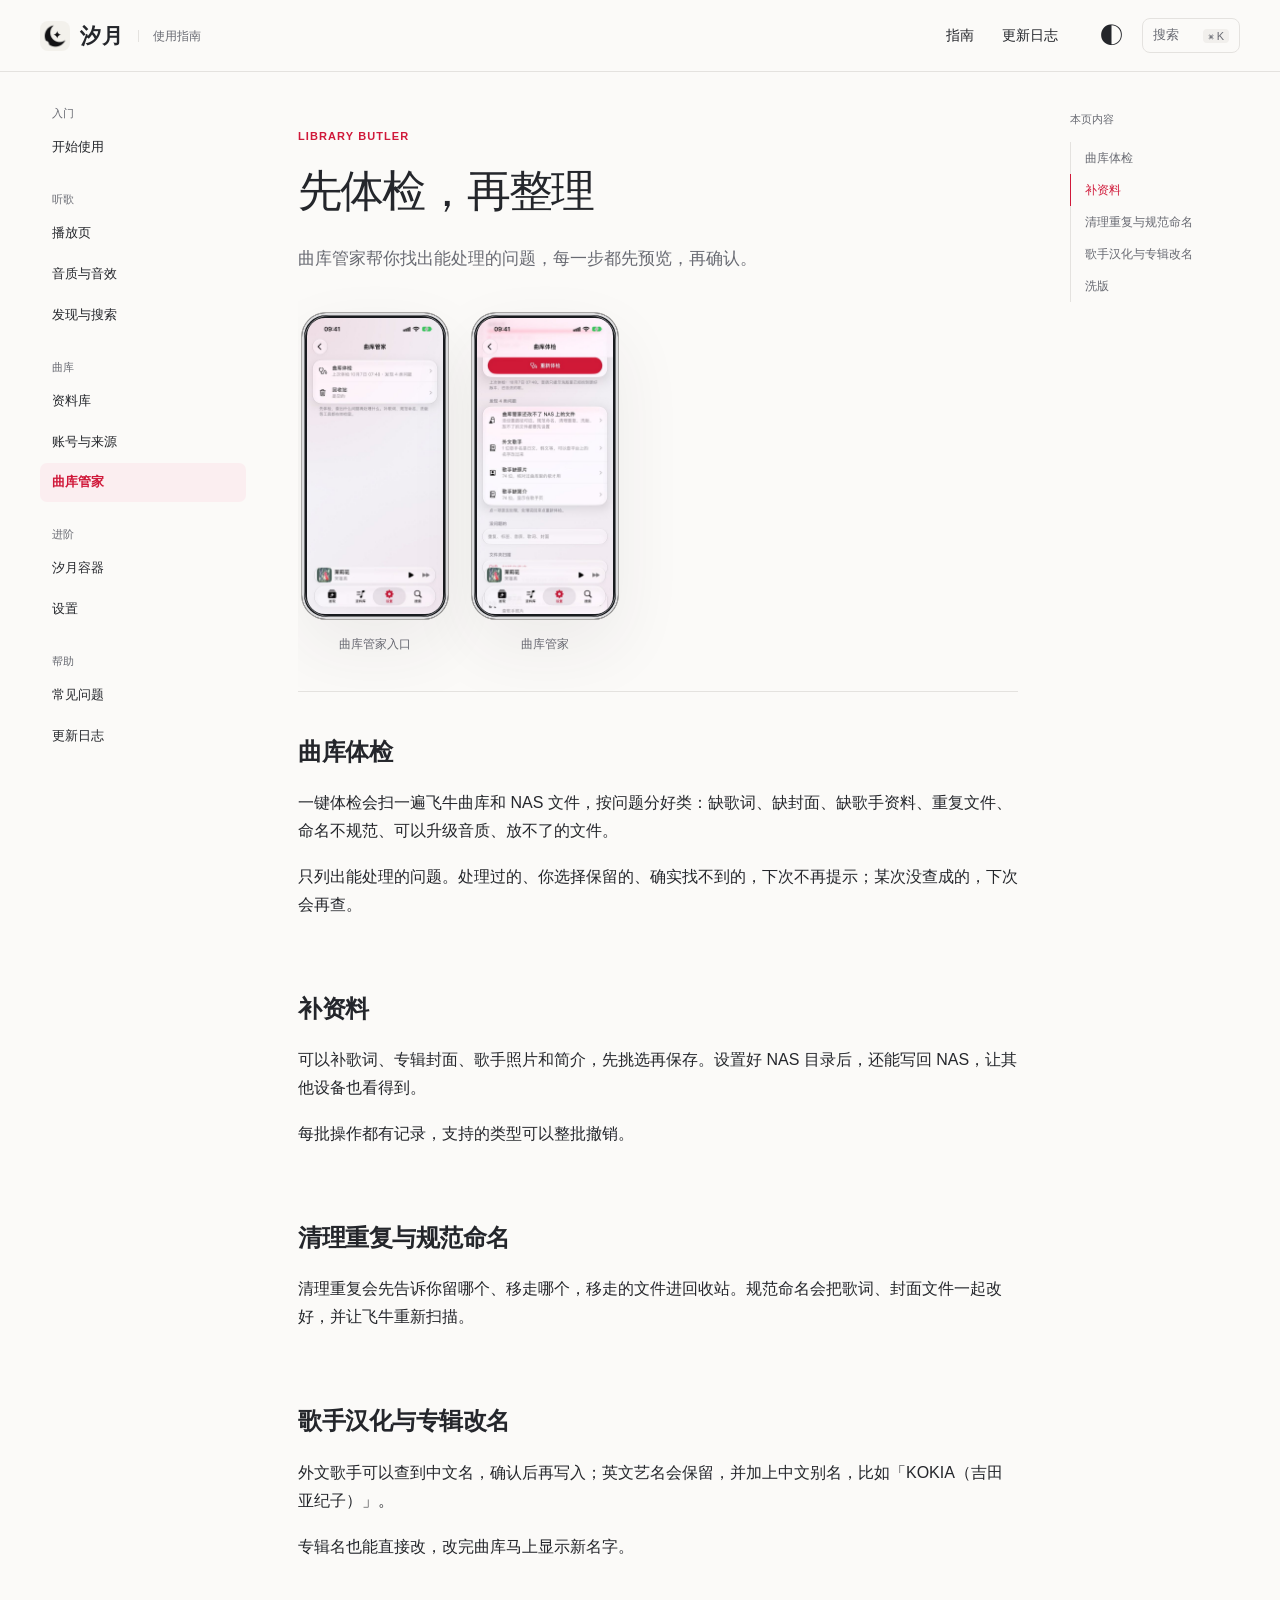
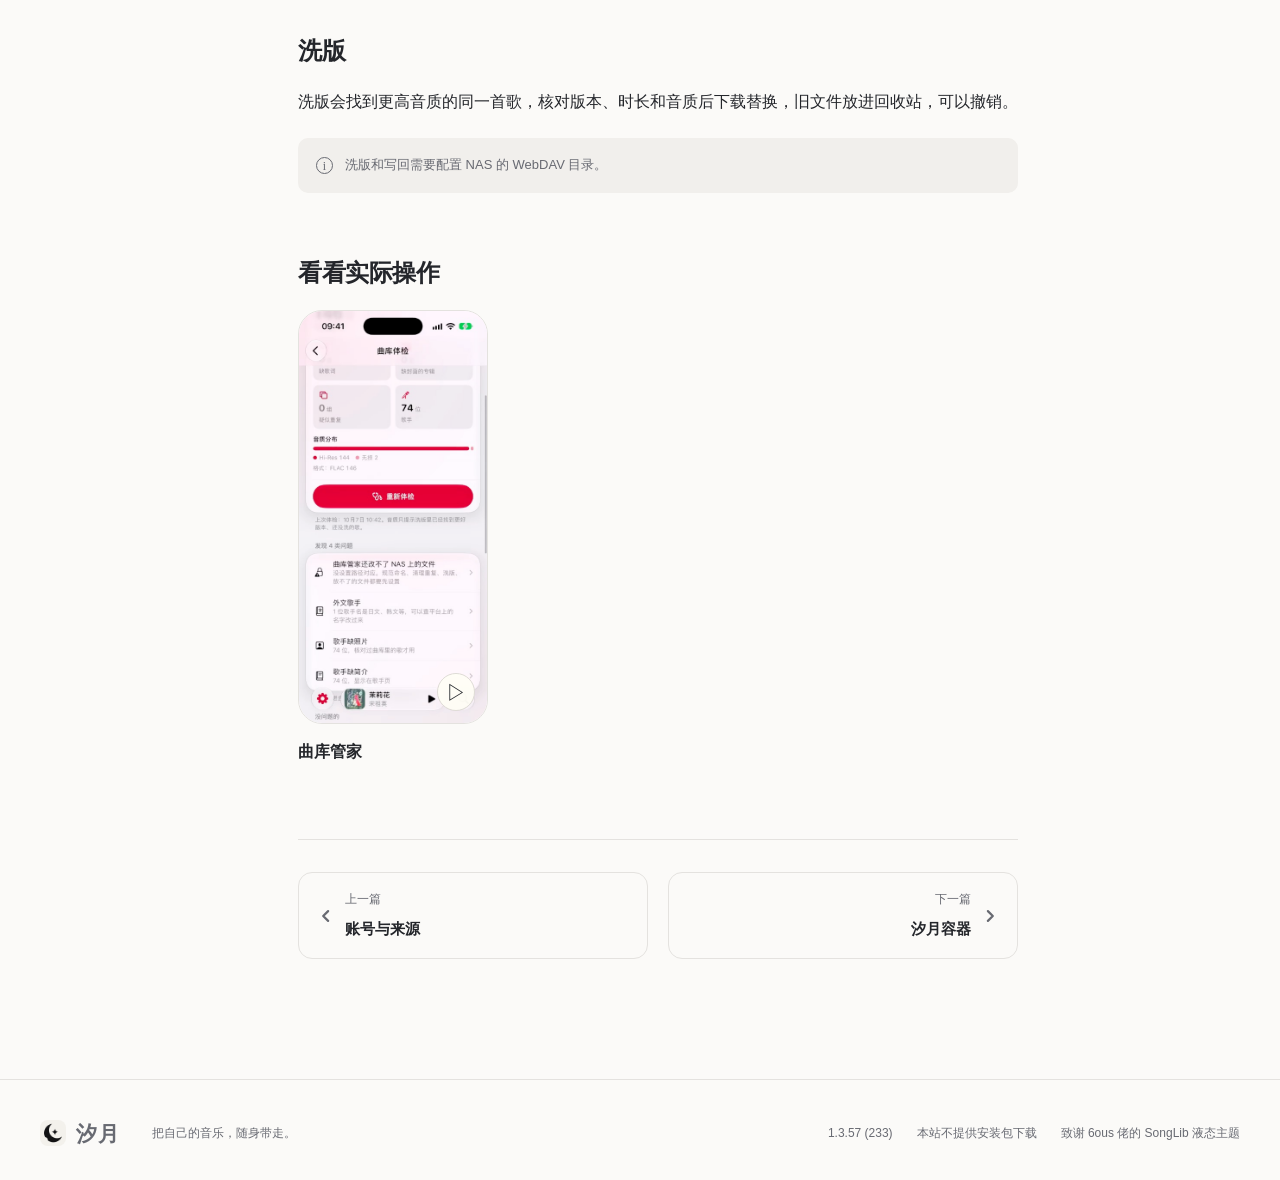
==== commit eda0725a: "卡 91H/91I：Wiki 补到 1.3.57(233)，改名汐月" ====
--- a/wiki/butler.html
+++ b/wiki/butler.html
@@ -1,21 +1,21 @@
 <!doctype html>
 <html lang="zh-CN"><head><meta charset="utf-8"><meta name="viewport" content="width=device-width, initial-scale=1">
-<meta name="color-scheme" content="light dark"><title>曲库管家 · 汐乐 Wiki</title>
+<meta name="color-scheme" content="light dark"><title>曲库管家 · 汐月 Wiki</title>
 <meta name="description" content="曲库管家帮你找出能处理的问题，每一步都先预览，再确认。">
 <link rel="icon" href="../xiyue/icon.png"><link rel="stylesheet" href="../xiyue/wiki.css">
 <script>try{const t=localStorage.getItem('xiyue-wiki-theme');if(t==='light'||t==='dark')document.documentElement.dataset.theme=t;}catch(e){}</script>
 <script defer src="../xiyue/search-index.js"></script><script defer src="../xiyue/site.js"></script></head>
 <body data-page="butler"><a class="skip-link" href="#main">跳到正文</a>
 <header class="site-header"><div class="header-inner">
-<a class="brand" href="../index.html" aria-label="汐乐 Wiki 首页"><img src="../xiyue/icon.png" alt="" width="30" height="30"><strong>汐乐</strong><span>使用指南</span></a>
+<a class="brand" href="../index.html" aria-label="汐月 Wiki 首页"><img src="../xiyue/icon.png" alt="" width="30" height="30"><strong>汐月</strong><span>使用指南</span></a>
 <nav class="top-nav" aria-label="主要导航"><a href="quickstart.html">指南</a><a href="changelog.html">更新日志</a></nav>
 <div class="header-tools"><button class="icon-button theme-toggle" aria-label="切换深浅色"><span aria-hidden="true">◐</span></button>
 <button class="search-open" aria-label="搜索站内指南"><span>搜索</span><kbd>⌘ K</kbd></button>
 <button class="menu-toggle icon-button" aria-label="打开目录" aria-controls="nav-drawer" aria-expanded="false"><span aria-hidden="true">☰</span></button></div>
-</div></header><div class="doc-layout"><aside class="doc-sidebar" aria-label="指南目录"><section class="nav-group"><h2>入门</h2><a href="quickstart.html" >开始使用<span>安装、连接曲库、添加音源</span></a></section><section class="nav-group"><h2>听歌</h2><a href="player.html" >播放页<span>两套主题、歌词与实时频谱</span></a><a href="sound.html" >音质与音效<span>无缝切歌、响度均衡、12 种听感</span></a><a href="discover.html" >发现与搜索<span>榜单、找歌与懂你推荐</span></a></section><section class="nav-group"><h2>曲库</h2><a href="library.html" >资料库<span>我的音乐、歌单导入、收听统计</span></a><a href="sources.html" >账号与来源<span>飞牛、WebDAV、Plex、Emby</span></a><a href="butler.html" aria-current="page">曲库管家<span>体检、补资料、洗版与整理</span></a></section><section class="nav-group"><h2>进阶</h2><a href="container.html" >汐乐容器<span>家里的音源、账号与代下载</span></a><a href="settings.html" >设置<span>外观、日志与备份</span></a></section><section class="nav-group"><h2>帮助</h2><a href="troubleshooting.html" >常见问题<span>按现象查原因</span></a><a href="changelog.html" >更新日志<span>每一个版本的变化</span></a></section></aside><main class="doc-main" id="main"><header class="doc-heading"><p class="kicker">Library Butler</p><h1>先体检，再整理</h1><p class="lead">曲库管家帮你找出能处理的问题，每一步都先预览，再确认。</p></header><div class="shot-gallery"><figure class="phone-figure "><button class="phone lightbox-trigger" data-lightbox="../xiyue/screenshots/butler-entry.jpg" aria-label="放大：曲库管家入口"><img src="../xiyue/screenshots/butler-entry.jpg" alt="曲库管家入口" width="552" height="1200" loading="lazy" decoding="async"></button><figcaption>曲库管家入口</figcaption></figure><figure class="phone-figure "><button class="phone lightbox-trigger" data-lightbox="../xiyue/screenshots/butler.jpg" aria-label="放大：曲库管家"><img src="../xiyue/screenshots/butler.jpg" alt="曲库管家" width="552" height="1200" loading="lazy" decoding="async"></button><figcaption>曲库管家</figcaption></figure></div><section class="doc-section reveal" id="s-1"><h2>曲库体检</h2><p>一键体检会扫一遍飞牛曲库和 NAS 文件，按问题分好类：缺歌词、缺封面、缺歌手资料、重复文件、命名不规范、可以升级音质、放不了的文件。</p><p>只列出能处理的问题。处理过的、你选择保留的、确实找不到的，下次不再提示；某次没查成的，下次会再查。</p></section><section class="doc-section reveal" id="s-2"><h2>补资料</h2><p>可以补歌词、专辑封面、歌手照片和简介，先挑选再保存。设置好 NAS 目录后，还能写回 NAS，让其他设备也看得到。</p><p>每批操作都有记录，支持的类型可以整批撤销。</p></section><section class="doc-section reveal" id="s-3"><h2>清理重复与规范命名</h2><p>清理重复会先告诉你留哪个、移走哪个，移走的文件进回收站。规范命名会把歌词、封面文件一起改好，并让飞牛重新扫描。</p></section><section class="doc-section reveal" id="s-4"><h2>歌手汉化与专辑改名</h2><p>外文歌手可以查到中文名，确认后再写入；英文艺名会保留，并加上中文别名，比如「KOKIA（吉田亚纪子）」。</p><p>专辑名也能直接改，改完曲库马上显示新名字。</p></section><section class="doc-section reveal" id="s-5"><h2>洗版</h2><p>洗版会找到更高音质的同一首歌，核对版本、时长和音质后下载替换，旧文件放进回收站，可以撤销。</p><aside class="tip"><span aria-hidden="true">i</span><p>洗版和写回需要配置 NAS 的 WebDAV 目录。</p></aside></section><section class="doc-clips"><h2>看看实际操作</h2><div class="doc-clip-grid"><figure class="clip-card"><div class="clip-screen"><video muted playsinline loop preload="none" poster="../xiyue/videos/butler.jpg" data-video="../xiyue/videos/butler.mp4" aria-label="曲库管家演示"></video><button class="video-toggle" aria-label="播放：曲库管家"><span aria-hidden="true">▷</span></button></div><figcaption><h3>曲库管家</h3></figcaption></figure></div></section><nav class="doc-pagination" aria-label="相邻指南"><a class="previous" href="sources.html"><svg class="chev" viewBox="0 0 10 10" width="10" height="10" aria-hidden="true" focusable="false"><path d="M3.5 1.5 7 5l-3.5 3.5" fill="none" stroke="currentColor" stroke-width="1.6" stroke-linecap="round" stroke-linejoin="round"/></svg><div><span>上一篇</span><strong>账号与来源</strong></div></a><a class="next" href="container.html"><div><span>下一篇</span><strong>汐乐容器</strong></div><svg class="chev" viewBox="0 0 10 10" width="10" height="10" aria-hidden="true" focusable="false"><path d="M3.5 1.5 7 5l-3.5 3.5" fill="none" stroke="currentColor" stroke-width="1.6" stroke-linecap="round" stroke-linejoin="round"/></svg></a></nav></main><aside class='toc' aria-label='本页内容'><h2>本页内容</h2><a href="#s-1">曲库体检</a><a href="#s-2">补资料</a><a href="#s-3">清理重复与规范命名</a><a href="#s-4">歌手汉化与专辑改名</a><a href="#s-5">洗版</a></aside></div>
-<footer class="site-footer"><a class="brand" href="../index.html"><img src="../xiyue/icon.png" alt="" width="26" height="26"><strong>汐乐</strong></a>
-<p>把自己的音乐，随身带走。</p><div><span>1.3.31 (207)</span><span>本站不提供安装包下载</span><span>致谢 6ous 佬的 SongLib 液态主题</span></div></footer>
-<dialog class="drawer-dialog" id="nav-drawer"><div class="dialog-heading"><strong>使用指南</strong><button data-close aria-label="关闭目录">×</button></div><section class="nav-group"><h2>入门</h2><a href="quickstart.html" >开始使用<span>安装、连接曲库、添加音源</span></a></section><section class="nav-group"><h2>听歌</h2><a href="player.html" >播放页<span>两套主题、歌词与实时频谱</span></a><a href="sound.html" >音质与音效<span>无缝切歌、响度均衡、12 种听感</span></a><a href="discover.html" >发现与搜索<span>榜单、找歌与懂你推荐</span></a></section><section class="nav-group"><h2>曲库</h2><a href="library.html" >资料库<span>我的音乐、歌单导入、收听统计</span></a><a href="sources.html" >账号与来源<span>飞牛、WebDAV、Plex、Emby</span></a><a href="butler.html" aria-current="page">曲库管家<span>体检、补资料、洗版与整理</span></a></section><section class="nav-group"><h2>进阶</h2><a href="container.html" >汐乐容器<span>家里的音源、账号与代下载</span></a><a href="settings.html" >设置<span>外观、日志与备份</span></a></section><section class="nav-group"><h2>帮助</h2><a href="troubleshooting.html" >常见问题<span>按现象查原因</span></a><a href="changelog.html" >更新日志<span>每一个版本的变化</span></a></section></dialog>
+</div></header><div class="doc-layout"><aside class="doc-sidebar" aria-label="指南目录"><section class="nav-group"><h2>入门</h2><a href="quickstart.html" >开始使用<span>安装、连接曲库、添加音源</span></a></section><section class="nav-group"><h2>听歌</h2><a href="player.html" >播放页<span>两套主题、歌词与实时频谱</span></a><a href="sound.html" >音质与音效<span>无缝切歌、响度均衡、12 种听感</span></a><a href="discover.html" >发现与搜索<span>榜单、找歌与懂你推荐</span></a></section><section class="nav-group"><h2>曲库</h2><a href="library.html" >资料库<span>我的音乐、歌单导入、收听统计</span></a><a href="sources.html" >账号与来源<span>飞牛、WebDAV、Plex、Emby</span></a><a href="butler.html" aria-current="page">曲库管家<span>体检、补资料、洗版与整理</span></a></section><section class="nav-group"><h2>进阶</h2><a href="container.html" >汐月容器<span>家里的音源、账号与代下载</span></a><a href="settings.html" >设置<span>外观、日志与备份</span></a></section><section class="nav-group"><h2>帮助</h2><a href="troubleshooting.html" >常见问题<span>按现象查原因</span></a><a href="changelog.html" >更新日志<span>每一个版本的变化</span></a></section></aside><main class="doc-main" id="main"><header class="doc-heading"><p class="kicker">Library Butler</p><h1>先体检，再整理</h1><p class="lead">曲库管家帮你找出能处理的问题，每一步都先预览，再确认。</p></header><div class="shot-gallery"><figure class="phone-figure "><button class="phone lightbox-trigger" data-lightbox="../xiyue/screenshots/butler-entry.jpg" aria-label="放大：曲库管家入口"><img src="../xiyue/screenshots/butler-entry.jpg" alt="曲库管家入口" width="552" height="1200" loading="lazy" decoding="async"></button><figcaption>曲库管家入口</figcaption></figure><figure class="phone-figure "><button class="phone lightbox-trigger" data-lightbox="../xiyue/screenshots/butler.jpg" aria-label="放大：曲库管家"><img src="../xiyue/screenshots/butler.jpg" alt="曲库管家" width="552" height="1200" loading="lazy" decoding="async"></button><figcaption>曲库管家</figcaption></figure></div><section class="doc-section reveal" id="s-1"><h2>曲库体检</h2><p>一键体检会扫一遍飞牛曲库和 NAS 文件，按问题分好类：缺歌词、缺封面、缺歌手资料、重复文件、命名不规范、可以升级音质、放不了的文件。</p><p>只列出能处理的问题。处理过的、你选择保留的、确实找不到的，下次不再提示；某次没查成的，下次会再查。</p></section><section class="doc-section reveal" id="s-2"><h2>补资料</h2><p>可以补歌词、专辑封面、歌手照片和简介，先挑选再保存。设置好 NAS 目录后，还能写回 NAS，让其他设备也看得到。</p><p>每批操作都有记录，支持的类型可以整批撤销。</p></section><section class="doc-section reveal" id="s-3"><h2>清理重复与规范命名</h2><p>清理重复会先告诉你留哪个、移走哪个，移走的文件进回收站。规范命名会把歌词、封面文件一起改好，并让飞牛重新扫描。</p></section><section class="doc-section reveal" id="s-4"><h2>歌手汉化与专辑改名</h2><p>外文歌手可以查到中文名，确认后再写入；英文艺名会保留，并加上中文别名，比如「KOKIA（吉田亚纪子）」。</p><p>专辑名也能直接改，改完曲库马上显示新名字。</p></section><section class="doc-section reveal" id="s-5"><h2>洗版</h2><p>洗版会找到更高音质的同一首歌，核对版本、时长和音质后下载替换，旧文件放进回收站，可以撤销。</p><aside class="tip"><span aria-hidden="true">i</span><p>洗版和写回需要配置 NAS 的 WebDAV 目录。</p></aside></section><section class="doc-clips"><h2>看看实际操作</h2><div class="doc-clip-grid"><figure class="clip-card"><div class="clip-screen"><video muted playsinline loop preload="none" poster="../xiyue/videos/butler.jpg" data-video="../xiyue/videos/butler.mp4" aria-label="曲库管家演示"></video><button class="video-toggle" aria-label="播放：曲库管家"><span aria-hidden="true">▷</span></button></div><figcaption><h3>曲库管家</h3></figcaption></figure></div></section><nav class="doc-pagination" aria-label="相邻指南"><a class="previous" href="sources.html"><svg class="chev" viewBox="0 0 10 10" width="10" height="10" aria-hidden="true" focusable="false"><path d="M3.5 1.5 7 5l-3.5 3.5" fill="none" stroke="currentColor" stroke-width="1.6" stroke-linecap="round" stroke-linejoin="round"/></svg><div><span>上一篇</span><strong>账号与来源</strong></div></a><a class="next" href="container.html"><div><span>下一篇</span><strong>汐月容器</strong></div><svg class="chev" viewBox="0 0 10 10" width="10" height="10" aria-hidden="true" focusable="false"><path d="M3.5 1.5 7 5l-3.5 3.5" fill="none" stroke="currentColor" stroke-width="1.6" stroke-linecap="round" stroke-linejoin="round"/></svg></a></nav></main><aside class='toc' aria-label='本页内容'><h2>本页内容</h2><a href="#s-1">曲库体检</a><a href="#s-2">补资料</a><a href="#s-3">清理重复与规范命名</a><a href="#s-4">歌手汉化与专辑改名</a><a href="#s-5">洗版</a></aside></div>
+<footer class="site-footer"><a class="brand" href="../index.html"><img src="../xiyue/icon.png" alt="" width="26" height="26"><strong>汐月</strong></a>
+<p>把自己的音乐，随身带走。</p><div><span>1.3.57 (233)</span><span>本站不提供安装包下载</span><span>致谢 6ous 佬的 SongLib 液态主题</span></div></footer>
+<dialog class="drawer-dialog" id="nav-drawer"><div class="dialog-heading"><strong>使用指南</strong><button data-close aria-label="关闭目录">×</button></div><section class="nav-group"><h2>入门</h2><a href="quickstart.html" >开始使用<span>安装、连接曲库、添加音源</span></a></section><section class="nav-group"><h2>听歌</h2><a href="player.html" >播放页<span>两套主题、歌词与实时频谱</span></a><a href="sound.html" >音质与音效<span>无缝切歌、响度均衡、12 种听感</span></a><a href="discover.html" >发现与搜索<span>榜单、找歌与懂你推荐</span></a></section><section class="nav-group"><h2>曲库</h2><a href="library.html" >资料库<span>我的音乐、歌单导入、收听统计</span></a><a href="sources.html" >账号与来源<span>飞牛、WebDAV、Plex、Emby</span></a><a href="butler.html" aria-current="page">曲库管家<span>体检、补资料、洗版与整理</span></a></section><section class="nav-group"><h2>进阶</h2><a href="container.html" >汐月容器<span>家里的音源、账号与代下载</span></a><a href="settings.html" >设置<span>外观、日志与备份</span></a></section><section class="nav-group"><h2>帮助</h2><a href="troubleshooting.html" >常见问题<span>按现象查原因</span></a><a href="changelog.html" >更新日志<span>每一个版本的变化</span></a></section></dialog>
 <dialog class="search-dialog" id="search-dialog"><div class="search-bar"><label class="sr-only" for="site-query">搜索站内指南</label>
 <input type="search" id="site-query" placeholder="搜功能、设置或遇到的问题…" autocomplete="off"><button data-close aria-label="关闭搜索">Esc</button></div>
 <p class="search-note">搜索本站指南与更新记录</p><div id="search-results" aria-live="polite"></div></dialog>
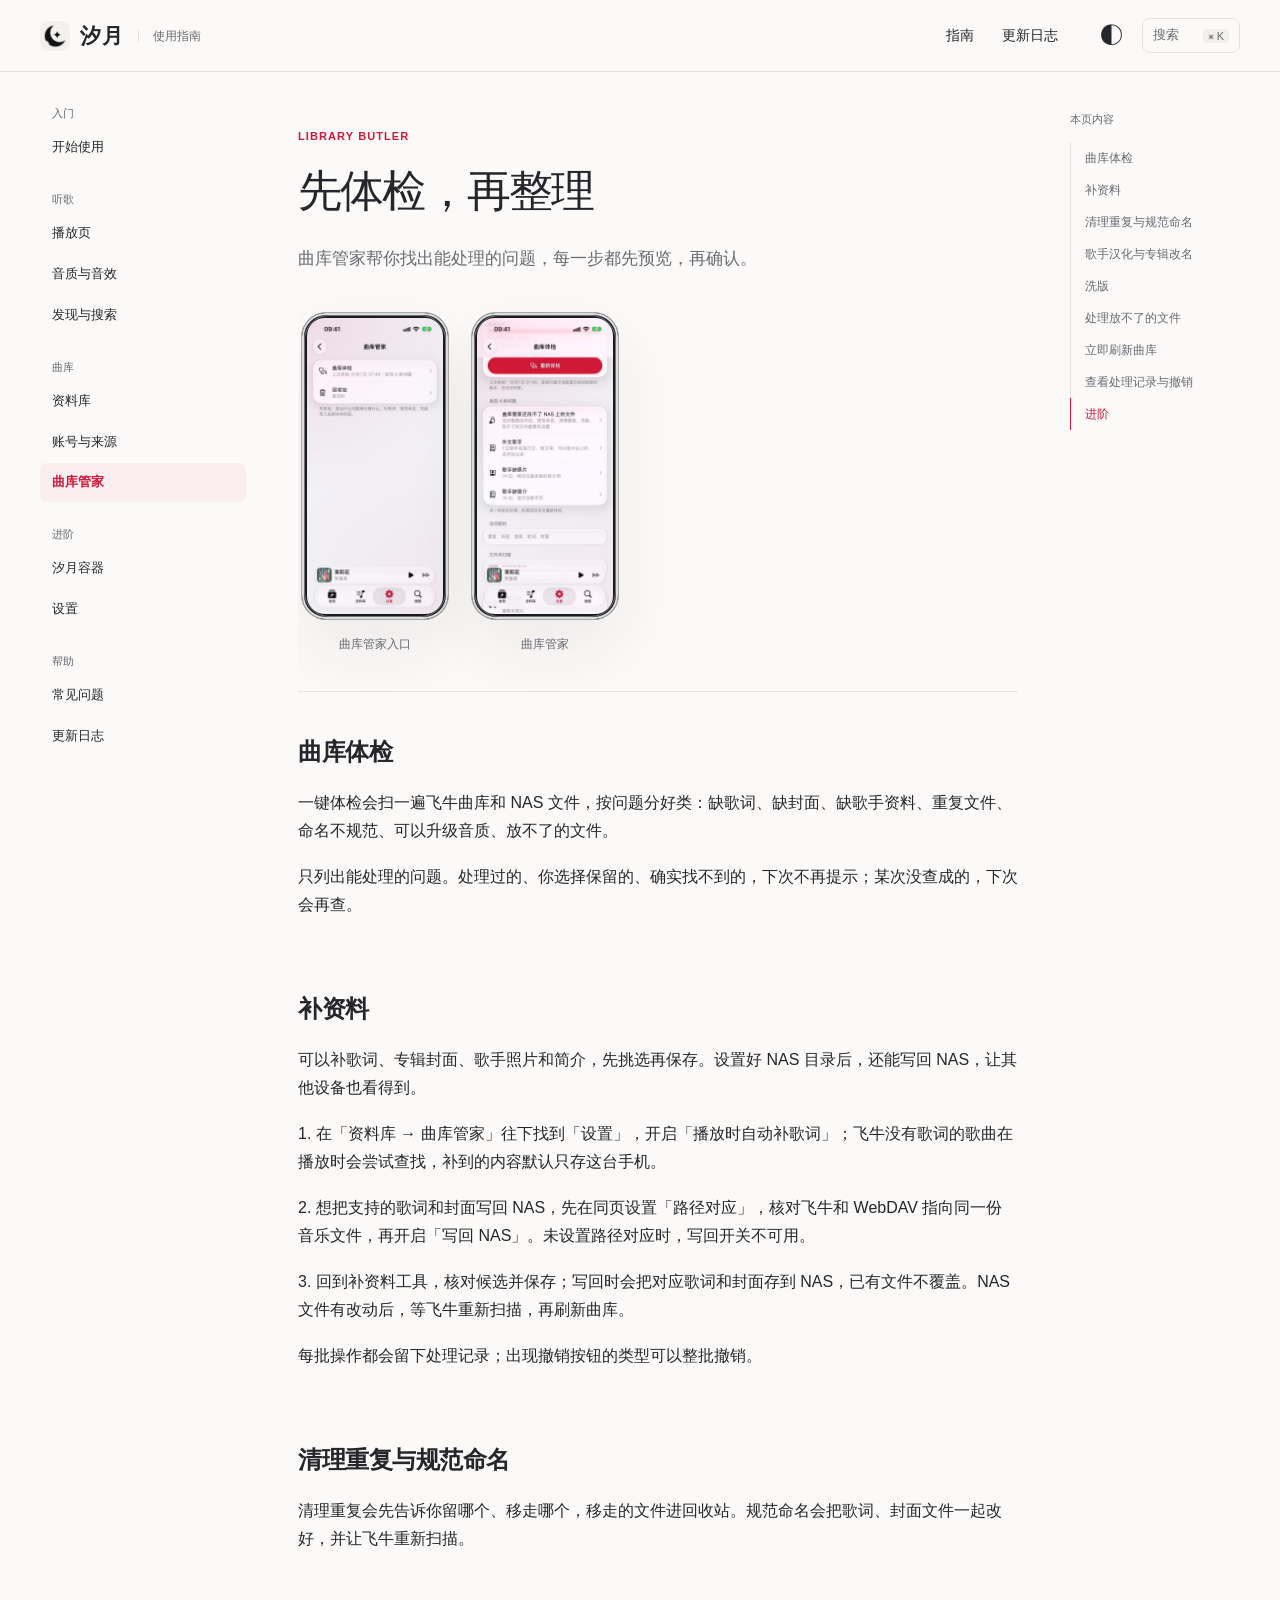
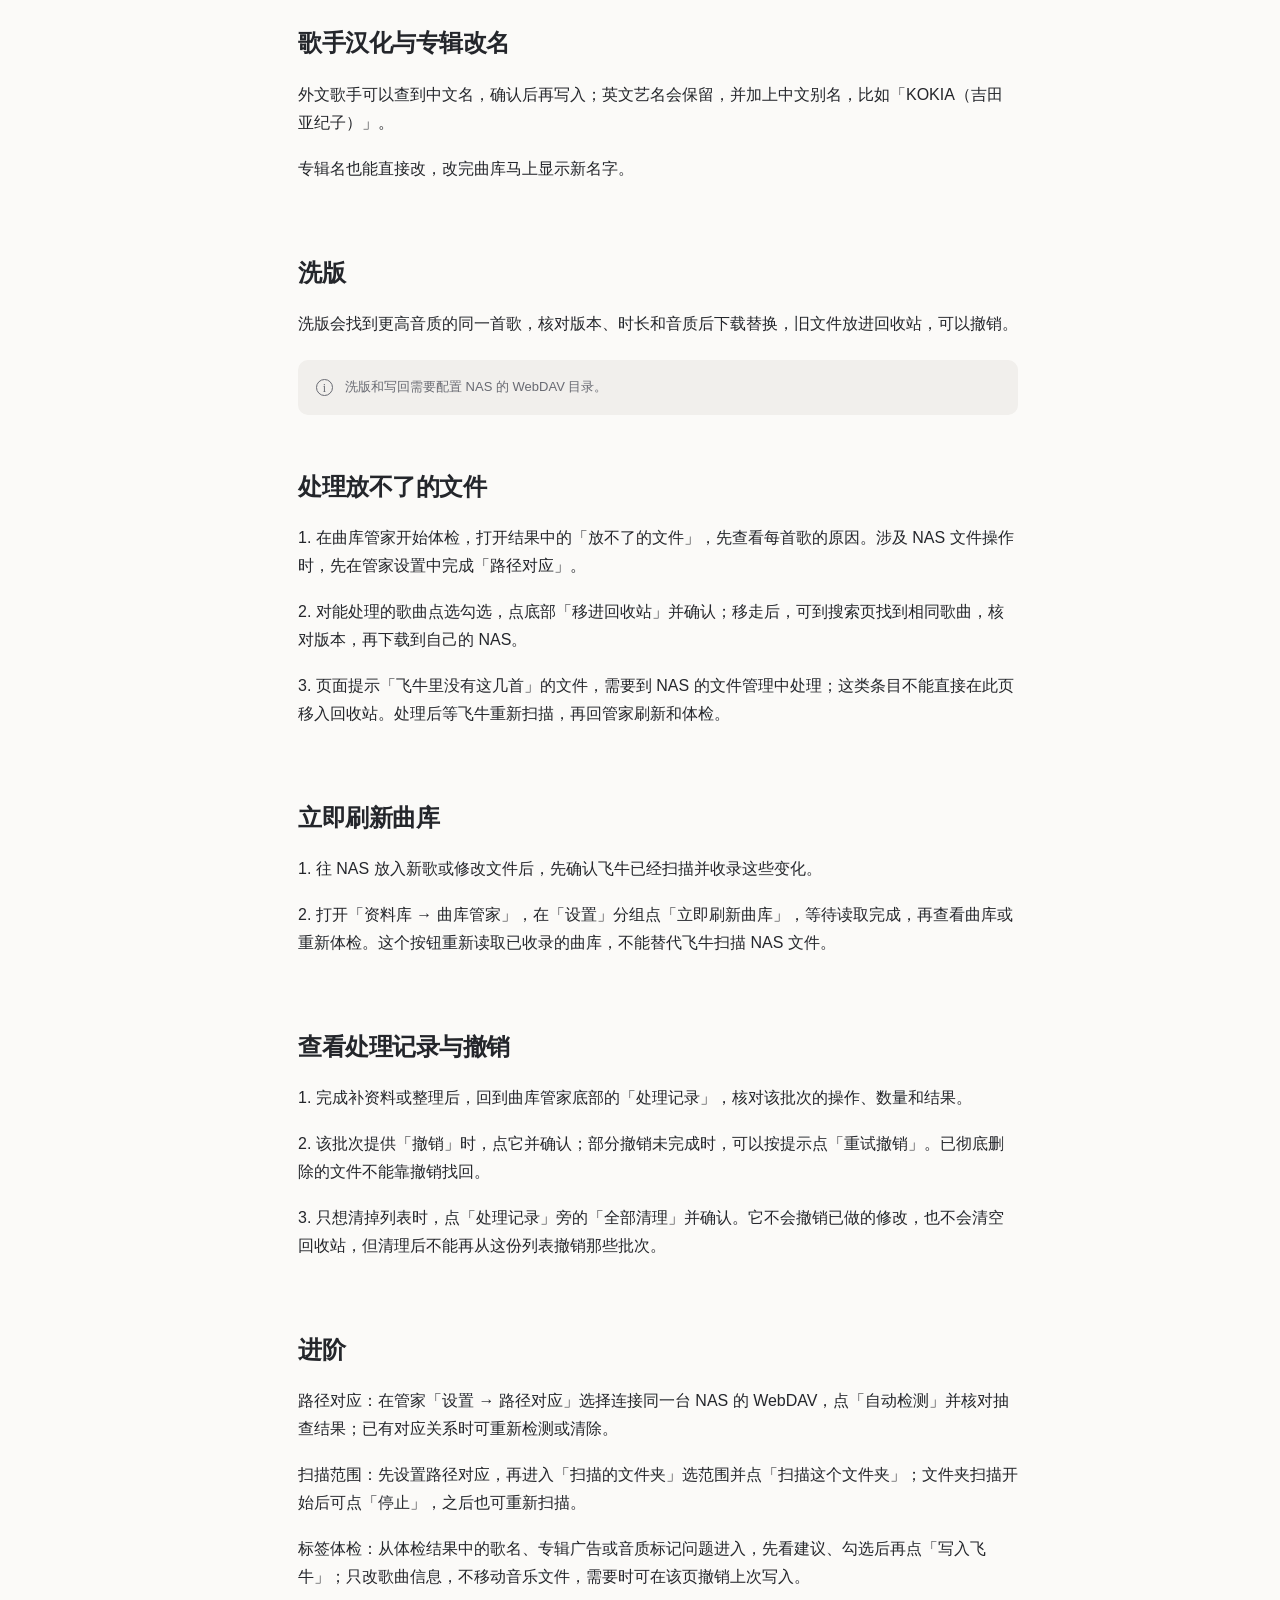
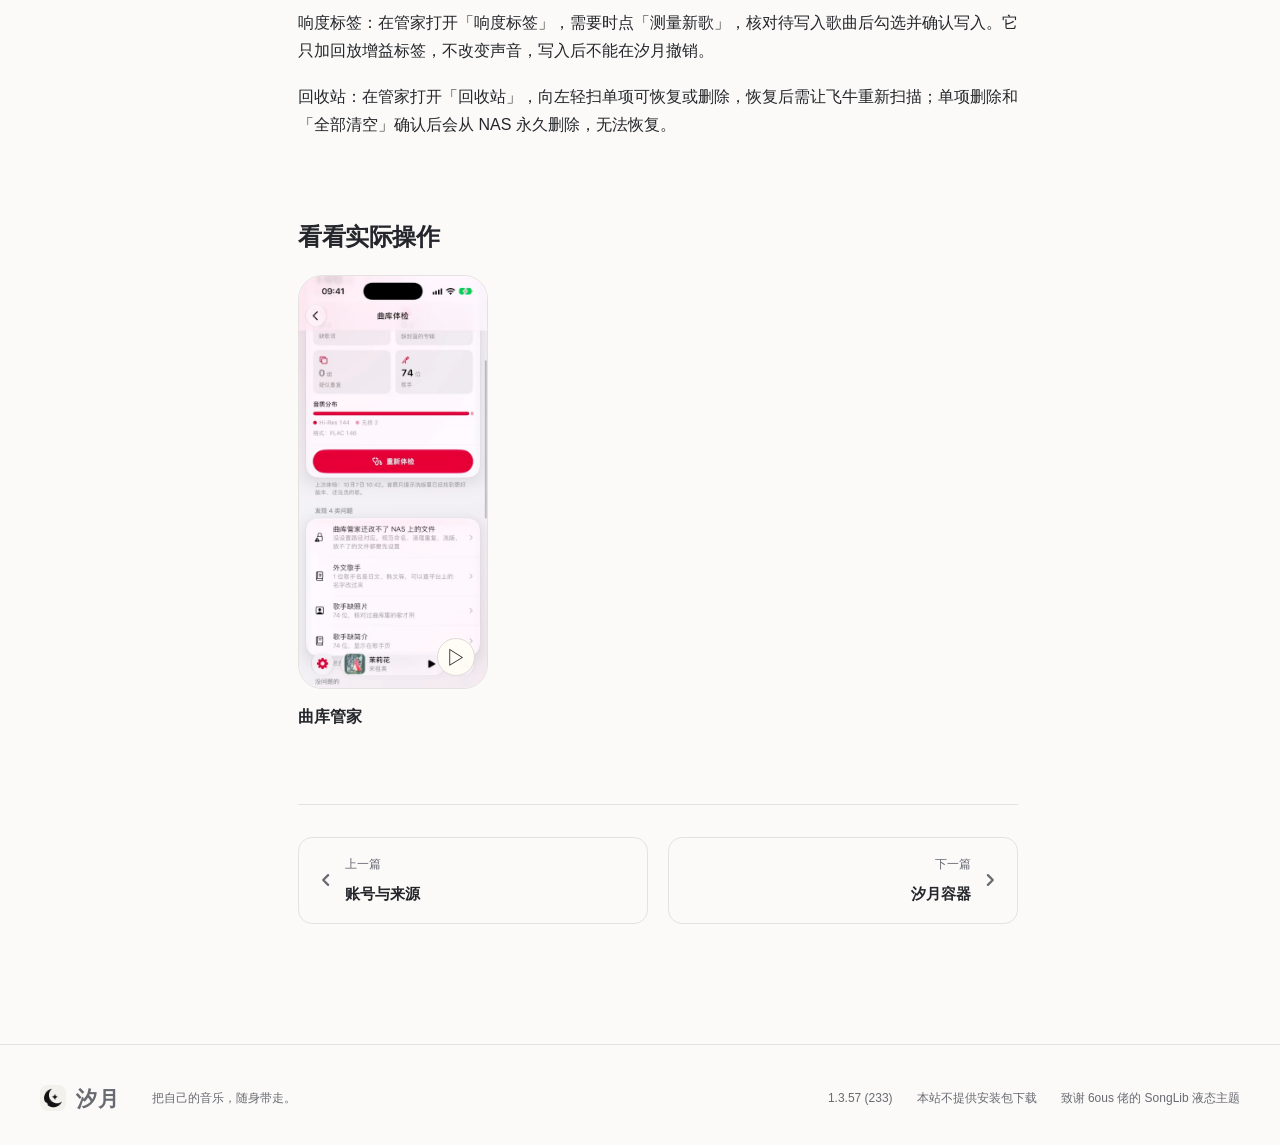
==== commit c28f403b: "卡 91J：补全 48 项音乐指南与使用步骤" ====
--- a/wiki/butler.html
+++ b/wiki/butler.html
@@ -12,7 +12,7 @@
 <div class="header-tools"><button class="icon-button theme-toggle" aria-label="切换深浅色"><span aria-hidden="true">◐</span></button>
 <button class="search-open" aria-label="搜索站内指南"><span>搜索</span><kbd>⌘ K</kbd></button>
 <button class="menu-toggle icon-button" aria-label="打开目录" aria-controls="nav-drawer" aria-expanded="false"><span aria-hidden="true">☰</span></button></div>
-</div></header><div class="doc-layout"><aside class="doc-sidebar" aria-label="指南目录"><section class="nav-group"><h2>入门</h2><a href="quickstart.html" >开始使用<span>安装、连接曲库、添加音源</span></a></section><section class="nav-group"><h2>听歌</h2><a href="player.html" >播放页<span>两套主题、歌词与实时频谱</span></a><a href="sound.html" >音质与音效<span>无缝切歌、响度均衡、12 种听感</span></a><a href="discover.html" >发现与搜索<span>榜单、找歌与懂你推荐</span></a></section><section class="nav-group"><h2>曲库</h2><a href="library.html" >资料库<span>我的音乐、歌单导入、收听统计</span></a><a href="sources.html" >账号与来源<span>飞牛、WebDAV、Plex、Emby</span></a><a href="butler.html" aria-current="page">曲库管家<span>体检、补资料、洗版与整理</span></a></section><section class="nav-group"><h2>进阶</h2><a href="container.html" >汐月容器<span>家里的音源、账号与代下载</span></a><a href="settings.html" >设置<span>外观、日志与备份</span></a></section><section class="nav-group"><h2>帮助</h2><a href="troubleshooting.html" >常见问题<span>按现象查原因</span></a><a href="changelog.html" >更新日志<span>每一个版本的变化</span></a></section></aside><main class="doc-main" id="main"><header class="doc-heading"><p class="kicker">Library Butler</p><h1>先体检，再整理</h1><p class="lead">曲库管家帮你找出能处理的问题，每一步都先预览，再确认。</p></header><div class="shot-gallery"><figure class="phone-figure "><button class="phone lightbox-trigger" data-lightbox="../xiyue/screenshots/butler-entry.jpg" aria-label="放大：曲库管家入口"><img src="../xiyue/screenshots/butler-entry.jpg" alt="曲库管家入口" width="552" height="1200" loading="lazy" decoding="async"></button><figcaption>曲库管家入口</figcaption></figure><figure class="phone-figure "><button class="phone lightbox-trigger" data-lightbox="../xiyue/screenshots/butler.jpg" aria-label="放大：曲库管家"><img src="../xiyue/screenshots/butler.jpg" alt="曲库管家" width="552" height="1200" loading="lazy" decoding="async"></button><figcaption>曲库管家</figcaption></figure></div><section class="doc-section reveal" id="s-1"><h2>曲库体检</h2><p>一键体检会扫一遍飞牛曲库和 NAS 文件，按问题分好类：缺歌词、缺封面、缺歌手资料、重复文件、命名不规范、可以升级音质、放不了的文件。</p><p>只列出能处理的问题。处理过的、你选择保留的、确实找不到的，下次不再提示；某次没查成的，下次会再查。</p></section><section class="doc-section reveal" id="s-2"><h2>补资料</h2><p>可以补歌词、专辑封面、歌手照片和简介，先挑选再保存。设置好 NAS 目录后，还能写回 NAS，让其他设备也看得到。</p><p>每批操作都有记录，支持的类型可以整批撤销。</p></section><section class="doc-section reveal" id="s-3"><h2>清理重复与规范命名</h2><p>清理重复会先告诉你留哪个、移走哪个，移走的文件进回收站。规范命名会把歌词、封面文件一起改好，并让飞牛重新扫描。</p></section><section class="doc-section reveal" id="s-4"><h2>歌手汉化与专辑改名</h2><p>外文歌手可以查到中文名，确认后再写入；英文艺名会保留，并加上中文别名，比如「KOKIA（吉田亚纪子）」。</p><p>专辑名也能直接改，改完曲库马上显示新名字。</p></section><section class="doc-section reveal" id="s-5"><h2>洗版</h2><p>洗版会找到更高音质的同一首歌，核对版本、时长和音质后下载替换，旧文件放进回收站，可以撤销。</p><aside class="tip"><span aria-hidden="true">i</span><p>洗版和写回需要配置 NAS 的 WebDAV 目录。</p></aside></section><section class="doc-clips"><h2>看看实际操作</h2><div class="doc-clip-grid"><figure class="clip-card"><div class="clip-screen"><video muted playsinline loop preload="none" poster="../xiyue/videos/butler.jpg" data-video="../xiyue/videos/butler.mp4" aria-label="曲库管家演示"></video><button class="video-toggle" aria-label="播放：曲库管家"><span aria-hidden="true">▷</span></button></div><figcaption><h3>曲库管家</h3></figcaption></figure></div></section><nav class="doc-pagination" aria-label="相邻指南"><a class="previous" href="sources.html"><svg class="chev" viewBox="0 0 10 10" width="10" height="10" aria-hidden="true" focusable="false"><path d="M3.5 1.5 7 5l-3.5 3.5" fill="none" stroke="currentColor" stroke-width="1.6" stroke-linecap="round" stroke-linejoin="round"/></svg><div><span>上一篇</span><strong>账号与来源</strong></div></a><a class="next" href="container.html"><div><span>下一篇</span><strong>汐月容器</strong></div><svg class="chev" viewBox="0 0 10 10" width="10" height="10" aria-hidden="true" focusable="false"><path d="M3.5 1.5 7 5l-3.5 3.5" fill="none" stroke="currentColor" stroke-width="1.6" stroke-linecap="round" stroke-linejoin="round"/></svg></a></nav></main><aside class='toc' aria-label='本页内容'><h2>本页内容</h2><a href="#s-1">曲库体检</a><a href="#s-2">补资料</a><a href="#s-3">清理重复与规范命名</a><a href="#s-4">歌手汉化与专辑改名</a><a href="#s-5">洗版</a></aside></div>
+</div></header><div class="doc-layout"><aside class="doc-sidebar" aria-label="指南目录"><section class="nav-group"><h2>入门</h2><a href="quickstart.html" >开始使用<span>安装、连接曲库、添加音源</span></a></section><section class="nav-group"><h2>听歌</h2><a href="player.html" >播放页<span>两套主题、歌词与实时频谱</span></a><a href="sound.html" >音质与音效<span>无缝切歌、响度均衡、12 种听感</span></a><a href="discover.html" >发现与搜索<span>榜单、找歌与懂你推荐</span></a></section><section class="nav-group"><h2>曲库</h2><a href="library.html" >资料库<span>我的音乐、歌单导入、收听统计</span></a><a href="sources.html" >账号与来源<span>飞牛、WebDAV、Plex、Emby</span></a><a href="butler.html" aria-current="page">曲库管家<span>体检、补资料、洗版与整理</span></a></section><section class="nav-group"><h2>进阶</h2><a href="container.html" >汐月容器<span>家里的音源、账号与代下载</span></a><a href="settings.html" >设置<span>外观、日志与备份</span></a></section><section class="nav-group"><h2>帮助</h2><a href="troubleshooting.html" >常见问题<span>按现象查原因</span></a><a href="changelog.html" >更新日志<span>每一个版本的变化</span></a></section></aside><main class="doc-main" id="main"><header class="doc-heading"><p class="kicker">Library Butler</p><h1>先体检，再整理</h1><p class="lead">曲库管家帮你找出能处理的问题，每一步都先预览，再确认。</p></header><div class="shot-gallery"><figure class="phone-figure "><button class="phone lightbox-trigger" data-lightbox="../xiyue/screenshots/butler-entry.jpg" aria-label="放大：曲库管家入口"><img src="../xiyue/screenshots/butler-entry.jpg" alt="曲库管家入口" width="552" height="1200" loading="lazy" decoding="async"></button><figcaption>曲库管家入口</figcaption></figure><figure class="phone-figure "><button class="phone lightbox-trigger" data-lightbox="../xiyue/screenshots/butler.jpg" aria-label="放大：曲库管家"><img src="../xiyue/screenshots/butler.jpg" alt="曲库管家" width="552" height="1200" loading="lazy" decoding="async"></button><figcaption>曲库管家</figcaption></figure></div><section class="doc-section reveal" id="s-1"><h2>曲库体检</h2><p>一键体检会扫一遍飞牛曲库和 NAS 文件，按问题分好类：缺歌词、缺封面、缺歌手资料、重复文件、命名不规范、可以升级音质、放不了的文件。</p><p>只列出能处理的问题。处理过的、你选择保留的、确实找不到的，下次不再提示；某次没查成的，下次会再查。</p></section><section class="doc-section reveal" id="s-2"><h2>补资料</h2><p>可以补歌词、专辑封面、歌手照片和简介，先挑选再保存。设置好 NAS 目录后，还能写回 NAS，让其他设备也看得到。</p><p>1. 在「资料库 → 曲库管家」往下找到「设置」，开启「播放时自动补歌词」；飞牛没有歌词的歌曲在播放时会尝试查找，补到的内容默认只存这台手机。</p><p>2. 想把支持的歌词和封面写回 NAS，先在同页设置「路径对应」，核对飞牛和 WebDAV 指向同一份音乐文件，再开启「写回 NAS」。未设置路径对应时，写回开关不可用。</p><p>3. 回到补资料工具，核对候选并保存；写回时会把对应歌词和封面存到 NAS，已有文件不覆盖。NAS 文件有改动后，等飞牛重新扫描，再刷新曲库。</p><p>每批操作都会留下处理记录；出现撤销按钮的类型可以整批撤销。</p></section><section class="doc-section reveal" id="s-3"><h2>清理重复与规范命名</h2><p>清理重复会先告诉你留哪个、移走哪个，移走的文件进回收站。规范命名会把歌词、封面文件一起改好，并让飞牛重新扫描。</p></section><section class="doc-section reveal" id="s-4"><h2>歌手汉化与专辑改名</h2><p>外文歌手可以查到中文名，确认后再写入；英文艺名会保留，并加上中文别名，比如「KOKIA（吉田亚纪子）」。</p><p>专辑名也能直接改，改完曲库马上显示新名字。</p></section><section class="doc-section reveal" id="s-5"><h2>洗版</h2><p>洗版会找到更高音质的同一首歌，核对版本、时长和音质后下载替换，旧文件放进回收站，可以撤销。</p><aside class="tip"><span aria-hidden="true">i</span><p>洗版和写回需要配置 NAS 的 WebDAV 目录。</p></aside></section><section class="doc-section reveal" id="s-6"><h2>处理放不了的文件</h2><p>1. 在曲库管家开始体检，打开结果中的「放不了的文件」，先查看每首歌的原因。涉及 NAS 文件操作时，先在管家设置中完成「路径对应」。</p><p>2. 对能处理的歌曲点选勾选，点底部「移进回收站」并确认；移走后，可到搜索页找到相同歌曲，核对版本，再下载到自己的 NAS。</p><p>3. 页面提示「飞牛里没有这几首」的文件，需要到 NAS 的文件管理中处理；这类条目不能直接在此页移入回收站。处理后等飞牛重新扫描，再回管家刷新和体检。</p></section><section class="doc-section reveal" id="s-7"><h2>立即刷新曲库</h2><p>1. 往 NAS 放入新歌或修改文件后，先确认飞牛已经扫描并收录这些变化。</p><p>2. 打开「资料库 → 曲库管家」，在「设置」分组点「立即刷新曲库」，等待读取完成，再查看曲库或重新体检。这个按钮重新读取已收录的曲库，不能替代飞牛扫描 NAS 文件。</p></section><section class="doc-section reveal" id="s-8"><h2>查看处理记录与撤销</h2><p>1. 完成补资料或整理后，回到曲库管家底部的「处理记录」，核对该批次的操作、数量和结果。</p><p>2. 该批次提供「撤销」时，点它并确认；部分撤销未完成时，可以按提示点「重试撤销」。已彻底删除的文件不能靠撤销找回。</p><p>3. 只想清掉列表时，点「处理记录」旁的「全部清理」并确认。它不会撤销已做的修改，也不会清空回收站，但清理后不能再从这份列表撤销那些批次。</p></section><section class="doc-section reveal" id="s-9"><h2>进阶</h2><p>路径对应：在管家「设置 → 路径对应」选择连接同一台 NAS 的 WebDAV，点「自动检测」并核对抽查结果；已有对应关系时可重新检测或清除。</p><p>扫描范围：先设置路径对应，再进入「扫描的文件夹」选范围并点「扫描这个文件夹」；文件夹扫描开始后可点「停止」，之后也可重新扫描。</p><p>标签体检：从体检结果中的歌名、专辑广告或音质标记问题进入，先看建议、勾选后再点「写入飞牛」；只改歌曲信息，不移动音乐文件，需要时可在该页撤销上次写入。</p><p>响度标签：在管家打开「响度标签」，需要时点「测量新歌」，核对待写入歌曲后勾选并确认写入。它只加回放增益标签，不改变声音，写入后不能在汐月撤销。</p><p>回收站：在管家打开「回收站」，向左轻扫单项可恢复或删除，恢复后需让飞牛重新扫描；单项删除和「全部清空」确认后会从 NAS 永久删除，无法恢复。</p></section><section class="doc-clips"><h2>看看实际操作</h2><div class="doc-clip-grid"><figure class="clip-card"><div class="clip-screen"><video muted playsinline loop preload="none" poster="../xiyue/videos/butler.jpg" data-video="../xiyue/videos/butler.mp4" aria-label="曲库管家演示"></video><button class="video-toggle" aria-label="播放：曲库管家"><span aria-hidden="true">▷</span></button></div><figcaption><h3>曲库管家</h3></figcaption></figure></div></section><nav class="doc-pagination" aria-label="相邻指南"><a class="previous" href="sources.html"><svg class="chev" viewBox="0 0 10 10" width="10" height="10" aria-hidden="true" focusable="false"><path d="M3.5 1.5 7 5l-3.5 3.5" fill="none" stroke="currentColor" stroke-width="1.6" stroke-linecap="round" stroke-linejoin="round"/></svg><div><span>上一篇</span><strong>账号与来源</strong></div></a><a class="next" href="container.html"><div><span>下一篇</span><strong>汐月容器</strong></div><svg class="chev" viewBox="0 0 10 10" width="10" height="10" aria-hidden="true" focusable="false"><path d="M3.5 1.5 7 5l-3.5 3.5" fill="none" stroke="currentColor" stroke-width="1.6" stroke-linecap="round" stroke-linejoin="round"/></svg></a></nav></main><aside class='toc' aria-label='本页内容'><h2>本页内容</h2><a href="#s-1">曲库体检</a><a href="#s-2">补资料</a><a href="#s-3">清理重复与规范命名</a><a href="#s-4">歌手汉化与专辑改名</a><a href="#s-5">洗版</a><a href="#s-6">处理放不了的文件</a><a href="#s-7">立即刷新曲库</a><a href="#s-8">查看处理记录与撤销</a><a href="#s-9">进阶</a></aside></div>
 <footer class="site-footer"><a class="brand" href="../index.html"><img src="../xiyue/icon.png" alt="" width="26" height="26"><strong>汐月</strong></a>
 <p>把自己的音乐，随身带走。</p><div><span>1.3.57 (233)</span><span>本站不提供安装包下载</span><span>致谢 6ous 佬的 SongLib 液态主题</span></div></footer>
 <dialog class="drawer-dialog" id="nav-drawer"><div class="dialog-heading"><strong>使用指南</strong><button data-close aria-label="关闭目录">×</button></div><section class="nav-group"><h2>入门</h2><a href="quickstart.html" >开始使用<span>安装、连接曲库、添加音源</span></a></section><section class="nav-group"><h2>听歌</h2><a href="player.html" >播放页<span>两套主题、歌词与实时频谱</span></a><a href="sound.html" >音质与音效<span>无缝切歌、响度均衡、12 种听感</span></a><a href="discover.html" >发现与搜索<span>榜单、找歌与懂你推荐</span></a></section><section class="nav-group"><h2>曲库</h2><a href="library.html" >资料库<span>我的音乐、歌单导入、收听统计</span></a><a href="sources.html" >账号与来源<span>飞牛、WebDAV、Plex、Emby</span></a><a href="butler.html" aria-current="page">曲库管家<span>体检、补资料、洗版与整理</span></a></section><section class="nav-group"><h2>进阶</h2><a href="container.html" >汐月容器<span>家里的音源、账号与代下载</span></a><a href="settings.html" >设置<span>外观、日志与备份</span></a></section><section class="nav-group"><h2>帮助</h2><a href="troubleshooting.html" >常见问题<span>按现象查原因</span></a><a href="changelog.html" >更新日志<span>每一个版本的变化</span></a></section></dialog>
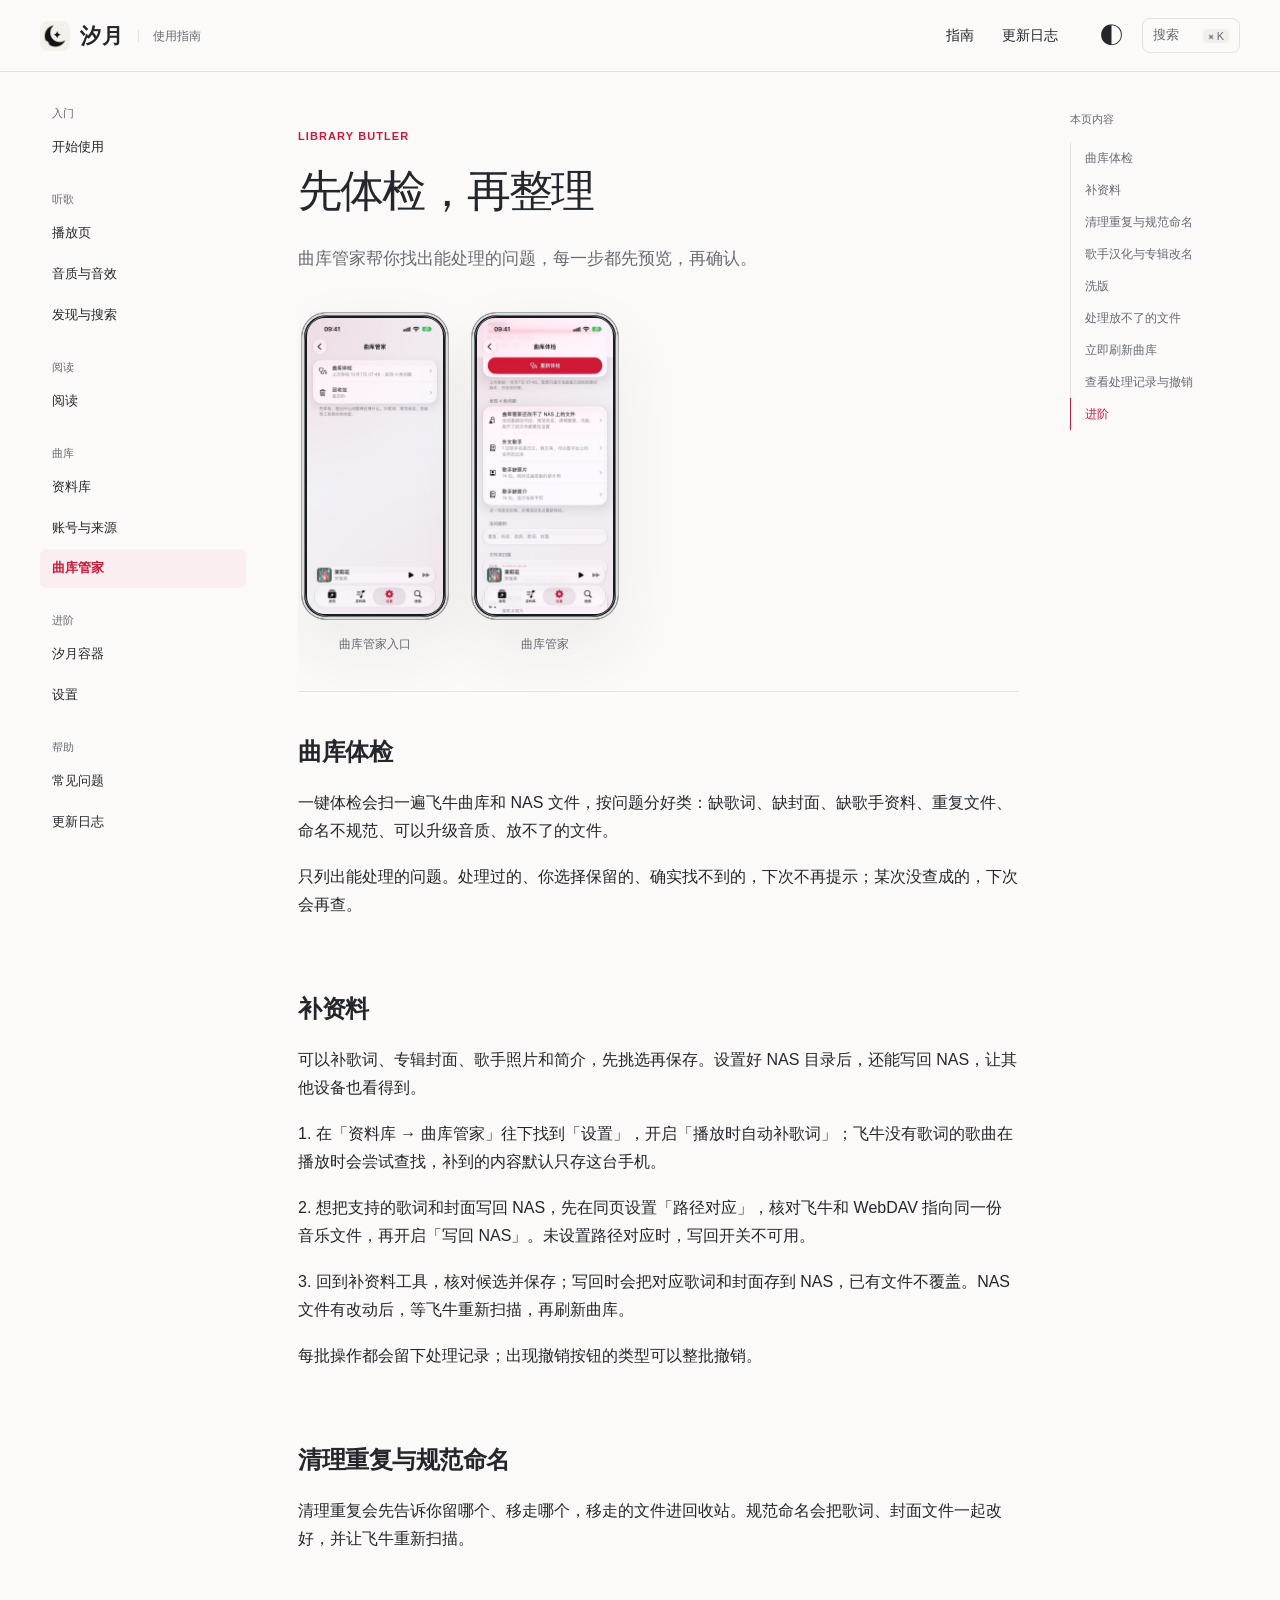
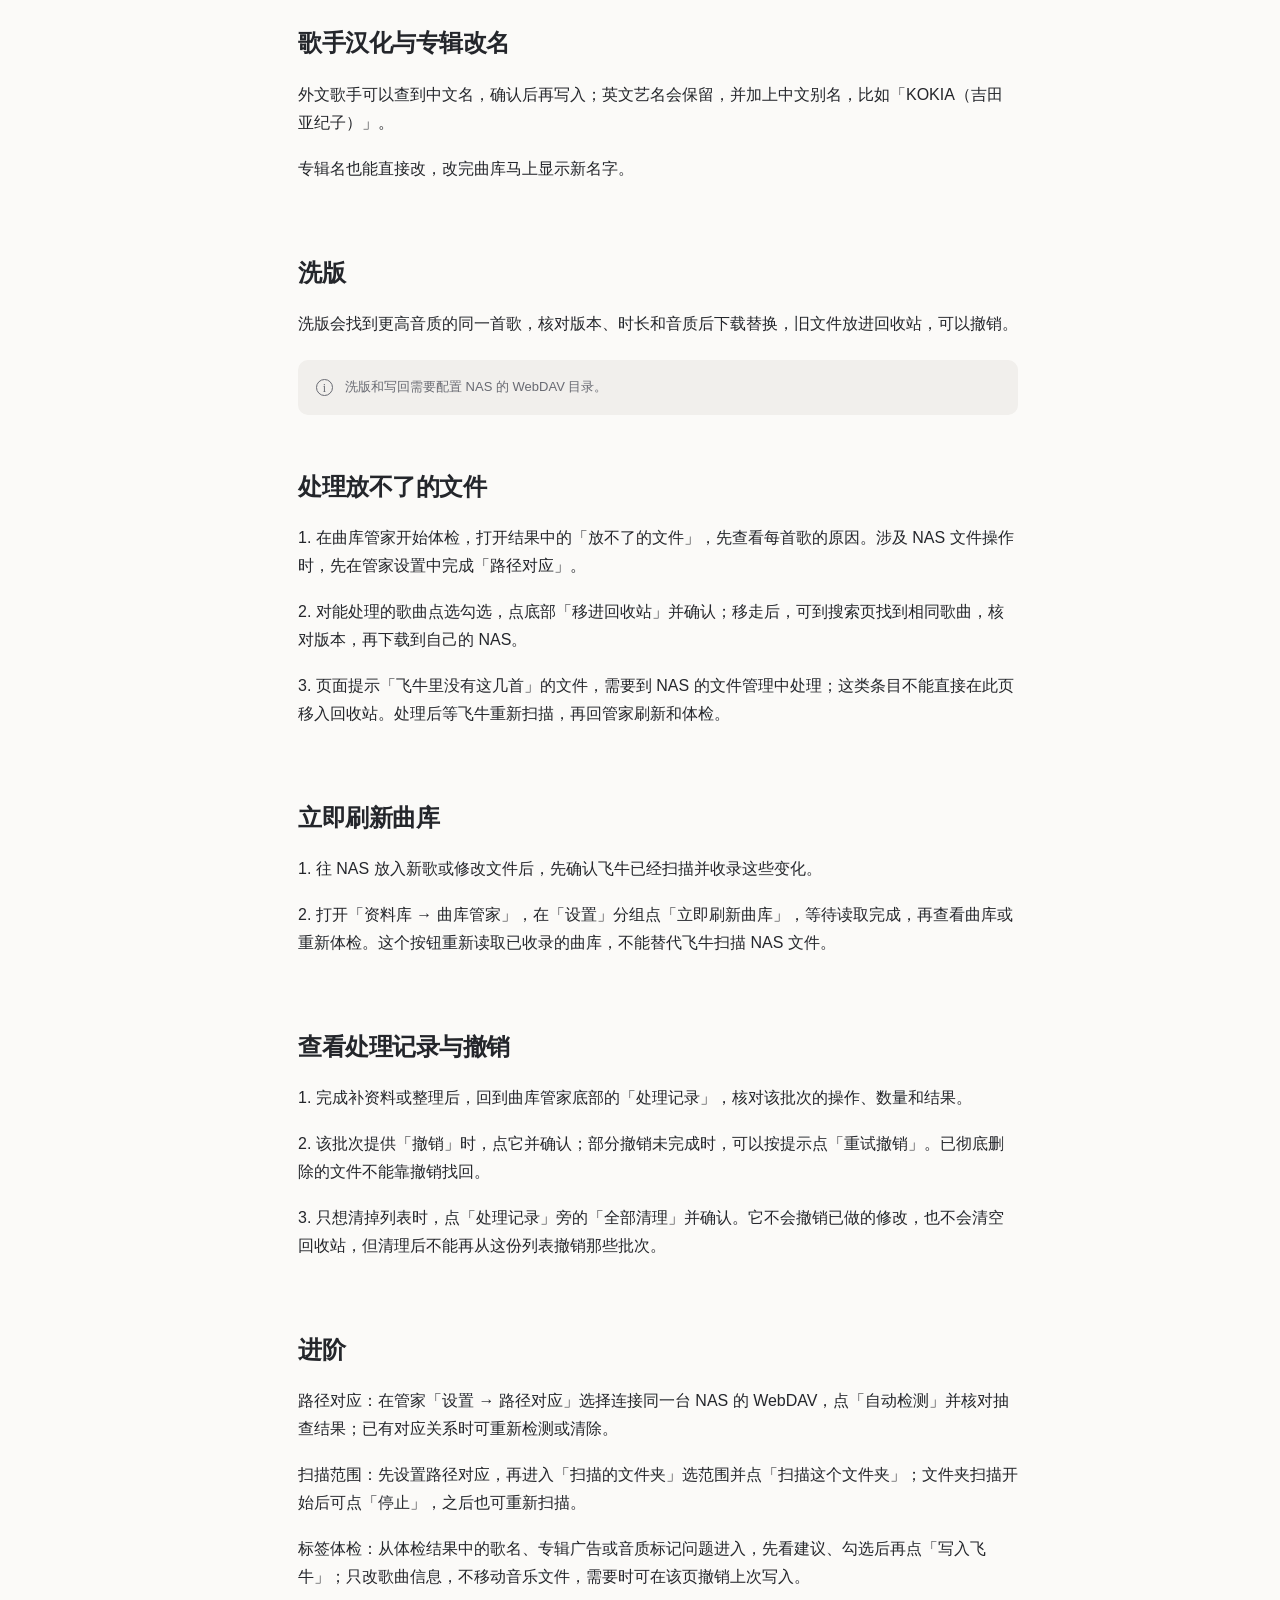
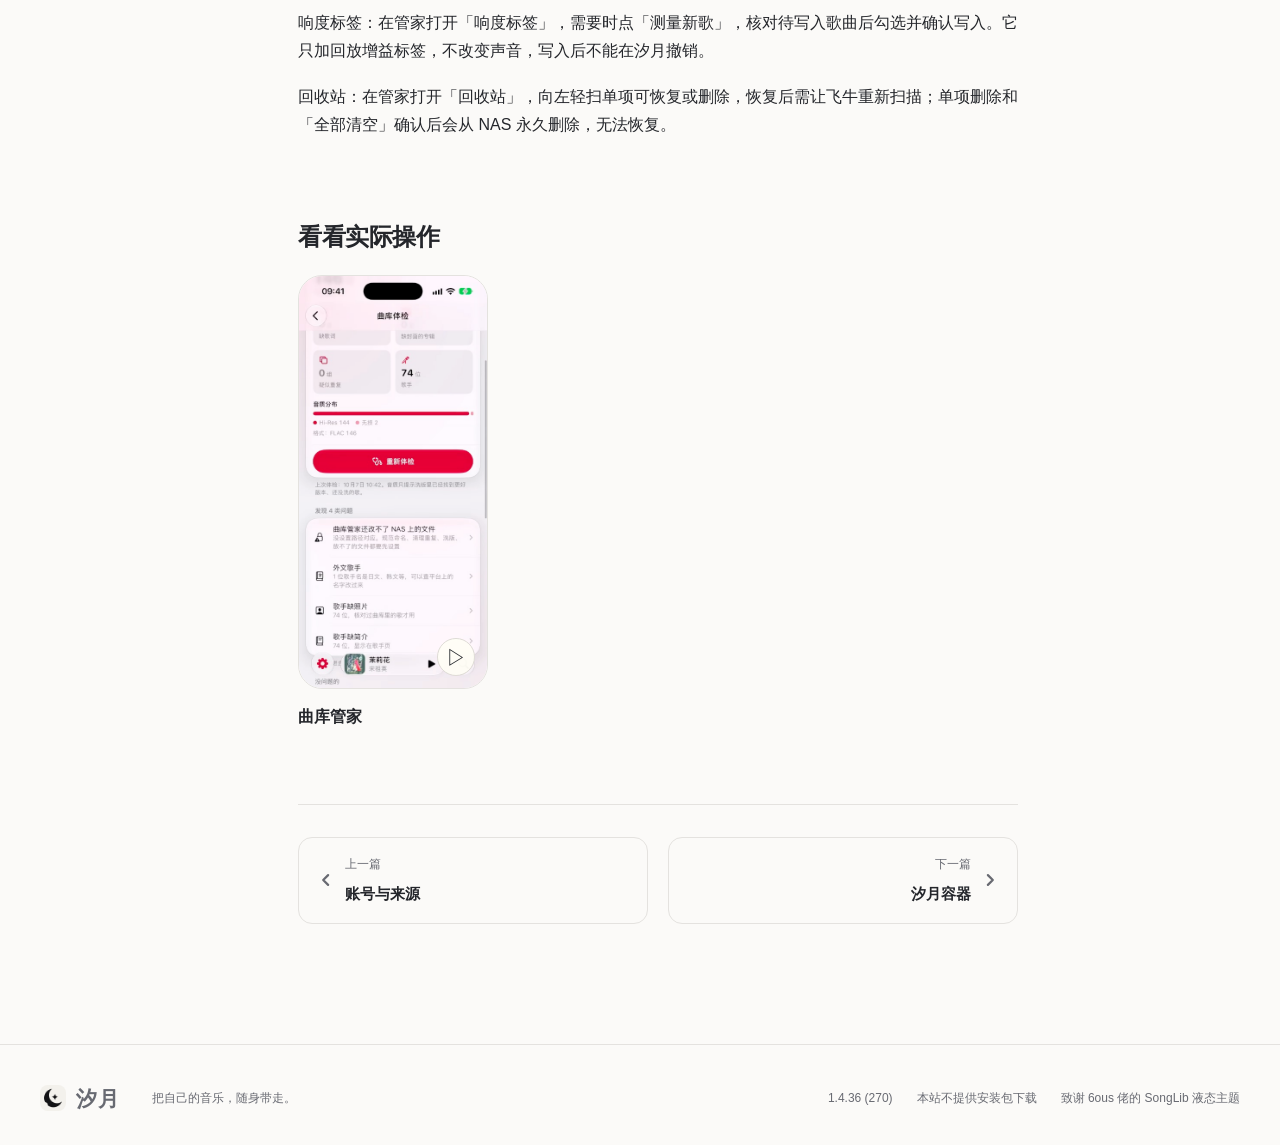
==== commit 3dc69e7b: "补 1.4.0–1.4.36 更新日志、阅读页、Emby/Plex/WebDAV 说明与容器 compose 部署（卡 91K）" ====
--- a/wiki/butler.html
+++ b/wiki/butler.html
@@ -12,10 +12,10 @@
 <div class="header-tools"><button class="icon-button theme-toggle" aria-label="切换深浅色"><span aria-hidden="true">◐</span></button>
 <button class="search-open" aria-label="搜索站内指南"><span>搜索</span><kbd>⌘ K</kbd></button>
 <button class="menu-toggle icon-button" aria-label="打开目录" aria-controls="nav-drawer" aria-expanded="false"><span aria-hidden="true">☰</span></button></div>
-</div></header><div class="doc-layout"><aside class="doc-sidebar" aria-label="指南目录"><section class="nav-group"><h2>入门</h2><a href="quickstart.html" >开始使用<span>安装、连接曲库、添加音源</span></a></section><section class="nav-group"><h2>听歌</h2><a href="player.html" >播放页<span>两套主题、歌词与实时频谱</span></a><a href="sound.html" >音质与音效<span>无缝切歌、响度均衡、12 种听感</span></a><a href="discover.html" >发现与搜索<span>榜单、找歌与懂你推荐</span></a></section><section class="nav-group"><h2>曲库</h2><a href="library.html" >资料库<span>我的音乐、歌单导入、收听统计</span></a><a href="sources.html" >账号与来源<span>飞牛、WebDAV、Plex、Emby</span></a><a href="butler.html" aria-current="page">曲库管家<span>体检、补资料、洗版与整理</span></a></section><section class="nav-group"><h2>进阶</h2><a href="container.html" >汐月容器<span>家里的音源、账号与代下载</span></a><a href="settings.html" >设置<span>外观、日志与备份</span></a></section><section class="nav-group"><h2>帮助</h2><a href="troubleshooting.html" >常见问题<span>按现象查原因</span></a><a href="changelog.html" >更新日志<span>每一个版本的变化</span></a></section></aside><main class="doc-main" id="main"><header class="doc-heading"><p class="kicker">Library Butler</p><h1>先体检，再整理</h1><p class="lead">曲库管家帮你找出能处理的问题，每一步都先预览，再确认。</p></header><div class="shot-gallery"><figure class="phone-figure "><button class="phone lightbox-trigger" data-lightbox="../xiyue/screenshots/butler-entry.jpg" aria-label="放大：曲库管家入口"><img src="../xiyue/screenshots/butler-entry.jpg" alt="曲库管家入口" width="552" height="1200" loading="lazy" decoding="async"></button><figcaption>曲库管家入口</figcaption></figure><figure class="phone-figure "><button class="phone lightbox-trigger" data-lightbox="../xiyue/screenshots/butler.jpg" aria-label="放大：曲库管家"><img src="../xiyue/screenshots/butler.jpg" alt="曲库管家" width="552" height="1200" loading="lazy" decoding="async"></button><figcaption>曲库管家</figcaption></figure></div><section class="doc-section reveal" id="s-1"><h2>曲库体检</h2><p>一键体检会扫一遍飞牛曲库和 NAS 文件，按问题分好类：缺歌词、缺封面、缺歌手资料、重复文件、命名不规范、可以升级音质、放不了的文件。</p><p>只列出能处理的问题。处理过的、你选择保留的、确实找不到的，下次不再提示；某次没查成的，下次会再查。</p></section><section class="doc-section reveal" id="s-2"><h2>补资料</h2><p>可以补歌词、专辑封面、歌手照片和简介，先挑选再保存。设置好 NAS 目录后，还能写回 NAS，让其他设备也看得到。</p><p>1. 在「资料库 → 曲库管家」往下找到「设置」，开启「播放时自动补歌词」；飞牛没有歌词的歌曲在播放时会尝试查找，补到的内容默认只存这台手机。</p><p>2. 想把支持的歌词和封面写回 NAS，先在同页设置「路径对应」，核对飞牛和 WebDAV 指向同一份音乐文件，再开启「写回 NAS」。未设置路径对应时，写回开关不可用。</p><p>3. 回到补资料工具，核对候选并保存；写回时会把对应歌词和封面存到 NAS，已有文件不覆盖。NAS 文件有改动后，等飞牛重新扫描，再刷新曲库。</p><p>每批操作都会留下处理记录；出现撤销按钮的类型可以整批撤销。</p></section><section class="doc-section reveal" id="s-3"><h2>清理重复与规范命名</h2><p>清理重复会先告诉你留哪个、移走哪个，移走的文件进回收站。规范命名会把歌词、封面文件一起改好，并让飞牛重新扫描。</p></section><section class="doc-section reveal" id="s-4"><h2>歌手汉化与专辑改名</h2><p>外文歌手可以查到中文名，确认后再写入；英文艺名会保留，并加上中文别名，比如「KOKIA（吉田亚纪子）」。</p><p>专辑名也能直接改，改完曲库马上显示新名字。</p></section><section class="doc-section reveal" id="s-5"><h2>洗版</h2><p>洗版会找到更高音质的同一首歌，核对版本、时长和音质后下载替换，旧文件放进回收站，可以撤销。</p><aside class="tip"><span aria-hidden="true">i</span><p>洗版和写回需要配置 NAS 的 WebDAV 目录。</p></aside></section><section class="doc-section reveal" id="s-6"><h2>处理放不了的文件</h2><p>1. 在曲库管家开始体检，打开结果中的「放不了的文件」，先查看每首歌的原因。涉及 NAS 文件操作时，先在管家设置中完成「路径对应」。</p><p>2. 对能处理的歌曲点选勾选，点底部「移进回收站」并确认；移走后，可到搜索页找到相同歌曲，核对版本，再下载到自己的 NAS。</p><p>3. 页面提示「飞牛里没有这几首」的文件，需要到 NAS 的文件管理中处理；这类条目不能直接在此页移入回收站。处理后等飞牛重新扫描，再回管家刷新和体检。</p></section><section class="doc-section reveal" id="s-7"><h2>立即刷新曲库</h2><p>1. 往 NAS 放入新歌或修改文件后，先确认飞牛已经扫描并收录这些变化。</p><p>2. 打开「资料库 → 曲库管家」，在「设置」分组点「立即刷新曲库」，等待读取完成，再查看曲库或重新体检。这个按钮重新读取已收录的曲库，不能替代飞牛扫描 NAS 文件。</p></section><section class="doc-section reveal" id="s-8"><h2>查看处理记录与撤销</h2><p>1. 完成补资料或整理后，回到曲库管家底部的「处理记录」，核对该批次的操作、数量和结果。</p><p>2. 该批次提供「撤销」时，点它并确认；部分撤销未完成时，可以按提示点「重试撤销」。已彻底删除的文件不能靠撤销找回。</p><p>3. 只想清掉列表时，点「处理记录」旁的「全部清理」并确认。它不会撤销已做的修改，也不会清空回收站，但清理后不能再从这份列表撤销那些批次。</p></section><section class="doc-section reveal" id="s-9"><h2>进阶</h2><p>路径对应：在管家「设置 → 路径对应」选择连接同一台 NAS 的 WebDAV，点「自动检测」并核对抽查结果；已有对应关系时可重新检测或清除。</p><p>扫描范围：先设置路径对应，再进入「扫描的文件夹」选范围并点「扫描这个文件夹」；文件夹扫描开始后可点「停止」，之后也可重新扫描。</p><p>标签体检：从体检结果中的歌名、专辑广告或音质标记问题进入，先看建议、勾选后再点「写入飞牛」；只改歌曲信息，不移动音乐文件，需要时可在该页撤销上次写入。</p><p>响度标签：在管家打开「响度标签」，需要时点「测量新歌」，核对待写入歌曲后勾选并确认写入。它只加回放增益标签，不改变声音，写入后不能在汐月撤销。</p><p>回收站：在管家打开「回收站」，向左轻扫单项可恢复或删除，恢复后需让飞牛重新扫描；单项删除和「全部清空」确认后会从 NAS 永久删除，无法恢复。</p></section><section class="doc-clips"><h2>看看实际操作</h2><div class="doc-clip-grid"><figure class="clip-card"><div class="clip-screen"><video muted playsinline loop preload="none" poster="../xiyue/videos/butler.jpg" data-video="../xiyue/videos/butler.mp4" aria-label="曲库管家演示"></video><button class="video-toggle" aria-label="播放：曲库管家"><span aria-hidden="true">▷</span></button></div><figcaption><h3>曲库管家</h3></figcaption></figure></div></section><nav class="doc-pagination" aria-label="相邻指南"><a class="previous" href="sources.html"><svg class="chev" viewBox="0 0 10 10" width="10" height="10" aria-hidden="true" focusable="false"><path d="M3.5 1.5 7 5l-3.5 3.5" fill="none" stroke="currentColor" stroke-width="1.6" stroke-linecap="round" stroke-linejoin="round"/></svg><div><span>上一篇</span><strong>账号与来源</strong></div></a><a class="next" href="container.html"><div><span>下一篇</span><strong>汐月容器</strong></div><svg class="chev" viewBox="0 0 10 10" width="10" height="10" aria-hidden="true" focusable="false"><path d="M3.5 1.5 7 5l-3.5 3.5" fill="none" stroke="currentColor" stroke-width="1.6" stroke-linecap="round" stroke-linejoin="round"/></svg></a></nav></main><aside class='toc' aria-label='本页内容'><h2>本页内容</h2><a href="#s-1">曲库体检</a><a href="#s-2">补资料</a><a href="#s-3">清理重复与规范命名</a><a href="#s-4">歌手汉化与专辑改名</a><a href="#s-5">洗版</a><a href="#s-6">处理放不了的文件</a><a href="#s-7">立即刷新曲库</a><a href="#s-8">查看处理记录与撤销</a><a href="#s-9">进阶</a></aside></div>
+</div></header><div class="doc-layout"><aside class="doc-sidebar" aria-label="指南目录"><section class="nav-group"><h2>入门</h2><a href="quickstart.html" >开始使用<span>安装、连接曲库、添加音源</span></a></section><section class="nav-group"><h2>听歌</h2><a href="player.html" >播放页<span>两套主题、歌词与实时频谱</span></a><a href="sound.html" >音质与音效<span>无缝切歌、响度均衡、12 种听感</span></a><a href="discover.html" >发现与搜索<span>榜单、找歌与懂你推荐</span></a></section><section class="nav-group"><h2>阅读</h2><a href="reading.html" >阅读<span>汐墨书架、找书与阅读器</span></a></section><section class="nav-group"><h2>曲库</h2><a href="library.html" >资料库<span>我的音乐、歌单导入、收听统计</span></a><a href="sources.html" >账号与来源<span>飞牛、WebDAV、Plex、Emby</span></a><a href="butler.html" aria-current="page">曲库管家<span>体检、补资料、洗版与整理</span></a></section><section class="nav-group"><h2>进阶</h2><a href="container.html" >汐月容器<span>家里的音源、账号与代下载</span></a><a href="settings.html" >设置<span>外观、日志与备份</span></a></section><section class="nav-group"><h2>帮助</h2><a href="troubleshooting.html" >常见问题<span>按现象查原因</span></a><a href="changelog.html" >更新日志<span>每一个版本的变化</span></a></section></aside><main class="doc-main" id="main"><header class="doc-heading"><p class="kicker">Library Butler</p><h1>先体检，再整理</h1><p class="lead">曲库管家帮你找出能处理的问题，每一步都先预览，再确认。</p></header><div class="shot-gallery"><figure class="phone-figure "><button class="phone lightbox-trigger" data-lightbox="../xiyue/screenshots/butler-entry.jpg" aria-label="放大：曲库管家入口"><img src="../xiyue/screenshots/butler-entry.jpg" alt="曲库管家入口" width="552" height="1200" loading="lazy" decoding="async"></button><figcaption>曲库管家入口</figcaption></figure><figure class="phone-figure "><button class="phone lightbox-trigger" data-lightbox="../xiyue/screenshots/butler.jpg" aria-label="放大：曲库管家"><img src="../xiyue/screenshots/butler.jpg" alt="曲库管家" width="552" height="1200" loading="lazy" decoding="async"></button><figcaption>曲库管家</figcaption></figure></div><section class="doc-section reveal" id="s-1"><h2>曲库体检</h2><p>一键体检会扫一遍飞牛曲库和 NAS 文件，按问题分好类：缺歌词、缺封面、缺歌手资料、重复文件、命名不规范、可以升级音质、放不了的文件。</p><p>只列出能处理的问题。处理过的、你选择保留的、确实找不到的，下次不再提示；某次没查成的，下次会再查。</p></section><section class="doc-section reveal" id="s-2"><h2>补资料</h2><p>可以补歌词、专辑封面、歌手照片和简介，先挑选再保存。设置好 NAS 目录后，还能写回 NAS，让其他设备也看得到。</p><p>1. 在「资料库 → 曲库管家」往下找到「设置」，开启「播放时自动补歌词」；飞牛没有歌词的歌曲在播放时会尝试查找，补到的内容默认只存这台手机。</p><p>2. 想把支持的歌词和封面写回 NAS，先在同页设置「路径对应」，核对飞牛和 WebDAV 指向同一份音乐文件，再开启「写回 NAS」。未设置路径对应时，写回开关不可用。</p><p>3. 回到补资料工具，核对候选并保存；写回时会把对应歌词和封面存到 NAS，已有文件不覆盖。NAS 文件有改动后，等飞牛重新扫描，再刷新曲库。</p><p>每批操作都会留下处理记录；出现撤销按钮的类型可以整批撤销。</p></section><section class="doc-section reveal" id="s-3"><h2>清理重复与规范命名</h2><p>清理重复会先告诉你留哪个、移走哪个，移走的文件进回收站。规范命名会把歌词、封面文件一起改好，并让飞牛重新扫描。</p></section><section class="doc-section reveal" id="s-4"><h2>歌手汉化与专辑改名</h2><p>外文歌手可以查到中文名，确认后再写入；英文艺名会保留，并加上中文别名，比如「KOKIA（吉田亚纪子）」。</p><p>专辑名也能直接改，改完曲库马上显示新名字。</p></section><section class="doc-section reveal" id="s-5"><h2>洗版</h2><p>洗版会找到更高音质的同一首歌，核对版本、时长和音质后下载替换，旧文件放进回收站，可以撤销。</p><aside class="tip"><span aria-hidden="true">i</span><p>洗版和写回需要配置 NAS 的 WebDAV 目录。</p></aside></section><section class="doc-section reveal" id="s-6"><h2>处理放不了的文件</h2><p>1. 在曲库管家开始体检，打开结果中的「放不了的文件」，先查看每首歌的原因。涉及 NAS 文件操作时，先在管家设置中完成「路径对应」。</p><p>2. 对能处理的歌曲点选勾选，点底部「移进回收站」并确认；移走后，可到搜索页找到相同歌曲，核对版本，再下载到自己的 NAS。</p><p>3. 页面提示「飞牛里没有这几首」的文件，需要到 NAS 的文件管理中处理；这类条目不能直接在此页移入回收站。处理后等飞牛重新扫描，再回管家刷新和体检。</p></section><section class="doc-section reveal" id="s-7"><h2>立即刷新曲库</h2><p>1. 往 NAS 放入新歌或修改文件后，先确认飞牛已经扫描并收录这些变化。</p><p>2. 打开「资料库 → 曲库管家」，在「设置」分组点「立即刷新曲库」，等待读取完成，再查看曲库或重新体检。这个按钮重新读取已收录的曲库，不能替代飞牛扫描 NAS 文件。</p></section><section class="doc-section reveal" id="s-8"><h2>查看处理记录与撤销</h2><p>1. 完成补资料或整理后，回到曲库管家底部的「处理记录」，核对该批次的操作、数量和结果。</p><p>2. 该批次提供「撤销」时，点它并确认；部分撤销未完成时，可以按提示点「重试撤销」。已彻底删除的文件不能靠撤销找回。</p><p>3. 只想清掉列表时，点「处理记录」旁的「全部清理」并确认。它不会撤销已做的修改，也不会清空回收站，但清理后不能再从这份列表撤销那些批次。</p></section><section class="doc-section reveal" id="s-9"><h2>进阶</h2><p>路径对应：在管家「设置 → 路径对应」选择连接同一台 NAS 的 WebDAV，点「自动检测」并核对抽查结果；已有对应关系时可重新检测或清除。</p><p>扫描范围：先设置路径对应，再进入「扫描的文件夹」选范围并点「扫描这个文件夹」；文件夹扫描开始后可点「停止」，之后也可重新扫描。</p><p>标签体检：从体检结果中的歌名、专辑广告或音质标记问题进入，先看建议、勾选后再点「写入飞牛」；只改歌曲信息，不移动音乐文件，需要时可在该页撤销上次写入。</p><p>响度标签：在管家打开「响度标签」，需要时点「测量新歌」，核对待写入歌曲后勾选并确认写入。它只加回放增益标签，不改变声音，写入后不能在汐月撤销。</p><p>回收站：在管家打开「回收站」，向左轻扫单项可恢复或删除，恢复后需让飞牛重新扫描；单项删除和「全部清空」确认后会从 NAS 永久删除，无法恢复。</p></section><section class="doc-clips"><h2>看看实际操作</h2><div class="doc-clip-grid"><figure class="clip-card"><div class="clip-screen"><video muted playsinline loop preload="none" poster="../xiyue/videos/butler.jpg" data-video="../xiyue/videos/butler.mp4" aria-label="曲库管家演示"></video><button class="video-toggle" aria-label="播放：曲库管家"><span aria-hidden="true">▷</span></button></div><figcaption><h3>曲库管家</h3></figcaption></figure></div></section><nav class="doc-pagination" aria-label="相邻指南"><a class="previous" href="sources.html"><svg class="chev" viewBox="0 0 10 10" width="10" height="10" aria-hidden="true" focusable="false"><path d="M3.5 1.5 7 5l-3.5 3.5" fill="none" stroke="currentColor" stroke-width="1.6" stroke-linecap="round" stroke-linejoin="round"/></svg><div><span>上一篇</span><strong>账号与来源</strong></div></a><a class="next" href="container.html"><div><span>下一篇</span><strong>汐月容器</strong></div><svg class="chev" viewBox="0 0 10 10" width="10" height="10" aria-hidden="true" focusable="false"><path d="M3.5 1.5 7 5l-3.5 3.5" fill="none" stroke="currentColor" stroke-width="1.6" stroke-linecap="round" stroke-linejoin="round"/></svg></a></nav></main><aside class='toc' aria-label='本页内容'><h2>本页内容</h2><a href="#s-1">曲库体检</a><a href="#s-2">补资料</a><a href="#s-3">清理重复与规范命名</a><a href="#s-4">歌手汉化与专辑改名</a><a href="#s-5">洗版</a><a href="#s-6">处理放不了的文件</a><a href="#s-7">立即刷新曲库</a><a href="#s-8">查看处理记录与撤销</a><a href="#s-9">进阶</a></aside></div>
 <footer class="site-footer"><a class="brand" href="../index.html"><img src="../xiyue/icon.png" alt="" width="26" height="26"><strong>汐月</strong></a>
-<p>把自己的音乐，随身带走。</p><div><span>1.3.57 (233)</span><span>本站不提供安装包下载</span><span>致谢 6ous 佬的 SongLib 液态主题</span></div></footer>
-<dialog class="drawer-dialog" id="nav-drawer"><div class="dialog-heading"><strong>使用指南</strong><button data-close aria-label="关闭目录">×</button></div><section class="nav-group"><h2>入门</h2><a href="quickstart.html" >开始使用<span>安装、连接曲库、添加音源</span></a></section><section class="nav-group"><h2>听歌</h2><a href="player.html" >播放页<span>两套主题、歌词与实时频谱</span></a><a href="sound.html" >音质与音效<span>无缝切歌、响度均衡、12 种听感</span></a><a href="discover.html" >发现与搜索<span>榜单、找歌与懂你推荐</span></a></section><section class="nav-group"><h2>曲库</h2><a href="library.html" >资料库<span>我的音乐、歌单导入、收听统计</span></a><a href="sources.html" >账号与来源<span>飞牛、WebDAV、Plex、Emby</span></a><a href="butler.html" aria-current="page">曲库管家<span>体检、补资料、洗版与整理</span></a></section><section class="nav-group"><h2>进阶</h2><a href="container.html" >汐月容器<span>家里的音源、账号与代下载</span></a><a href="settings.html" >设置<span>外观、日志与备份</span></a></section><section class="nav-group"><h2>帮助</h2><a href="troubleshooting.html" >常见问题<span>按现象查原因</span></a><a href="changelog.html" >更新日志<span>每一个版本的变化</span></a></section></dialog>
+<p>把自己的音乐，随身带走。</p><div><span>1.4.36 (270)</span><span>本站不提供安装包下载</span><span>致谢 6ous 佬的 SongLib 液态主题</span></div></footer>
+<dialog class="drawer-dialog" id="nav-drawer"><div class="dialog-heading"><strong>使用指南</strong><button data-close aria-label="关闭目录">×</button></div><section class="nav-group"><h2>入门</h2><a href="quickstart.html" >开始使用<span>安装、连接曲库、添加音源</span></a></section><section class="nav-group"><h2>听歌</h2><a href="player.html" >播放页<span>两套主题、歌词与实时频谱</span></a><a href="sound.html" >音质与音效<span>无缝切歌、响度均衡、12 种听感</span></a><a href="discover.html" >发现与搜索<span>榜单、找歌与懂你推荐</span></a></section><section class="nav-group"><h2>阅读</h2><a href="reading.html" >阅读<span>汐墨书架、找书与阅读器</span></a></section><section class="nav-group"><h2>曲库</h2><a href="library.html" >资料库<span>我的音乐、歌单导入、收听统计</span></a><a href="sources.html" >账号与来源<span>飞牛、WebDAV、Plex、Emby</span></a><a href="butler.html" aria-current="page">曲库管家<span>体检、补资料、洗版与整理</span></a></section><section class="nav-group"><h2>进阶</h2><a href="container.html" >汐月容器<span>家里的音源、账号与代下载</span></a><a href="settings.html" >设置<span>外观、日志与备份</span></a></section><section class="nav-group"><h2>帮助</h2><a href="troubleshooting.html" >常见问题<span>按现象查原因</span></a><a href="changelog.html" >更新日志<span>每一个版本的变化</span></a></section></dialog>
 <dialog class="search-dialog" id="search-dialog"><div class="search-bar"><label class="sr-only" for="site-query">搜索站内指南</label>
 <input type="search" id="site-query" placeholder="搜功能、设置或遇到的问题…" autocomplete="off"><button data-close aria-label="关闭搜索">Esc</button></div>
 <p class="search-note">搜索本站指南与更新记录</p><div id="search-results" aria-live="polite"></div></dialog>
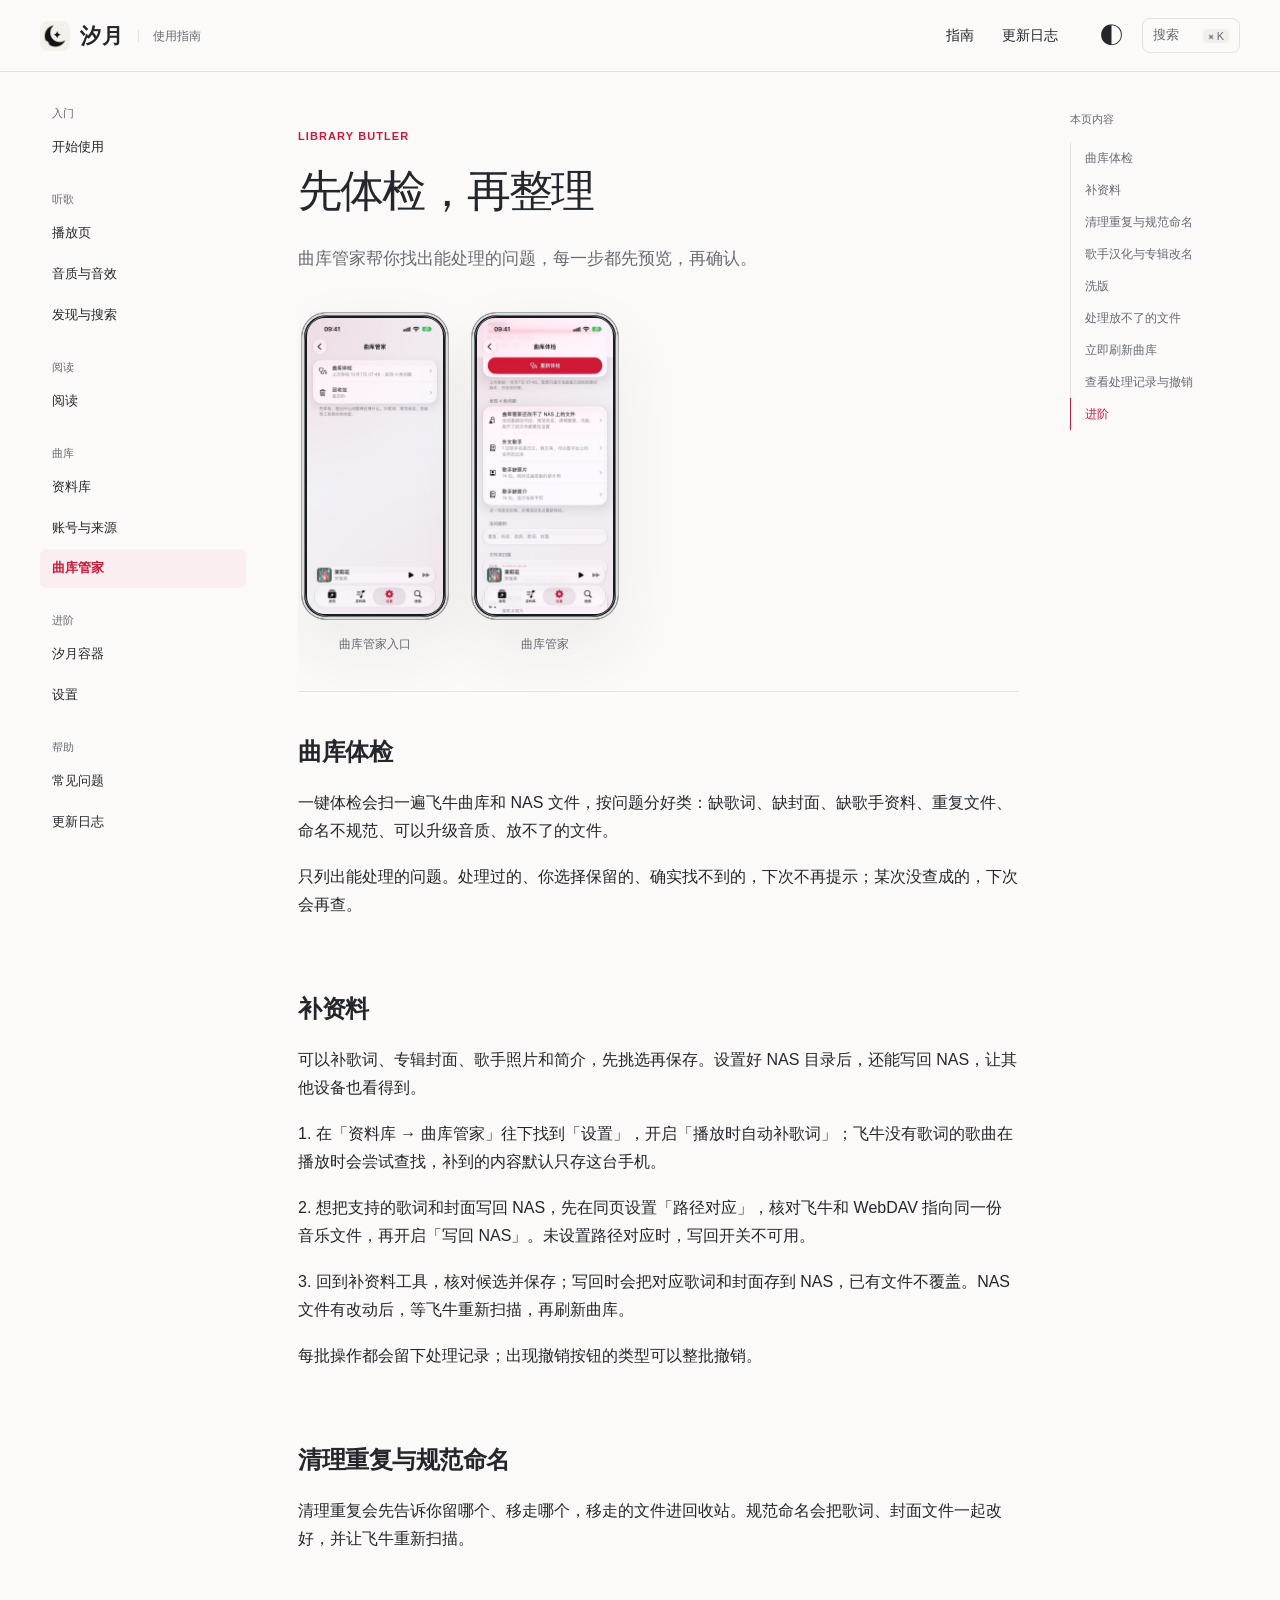
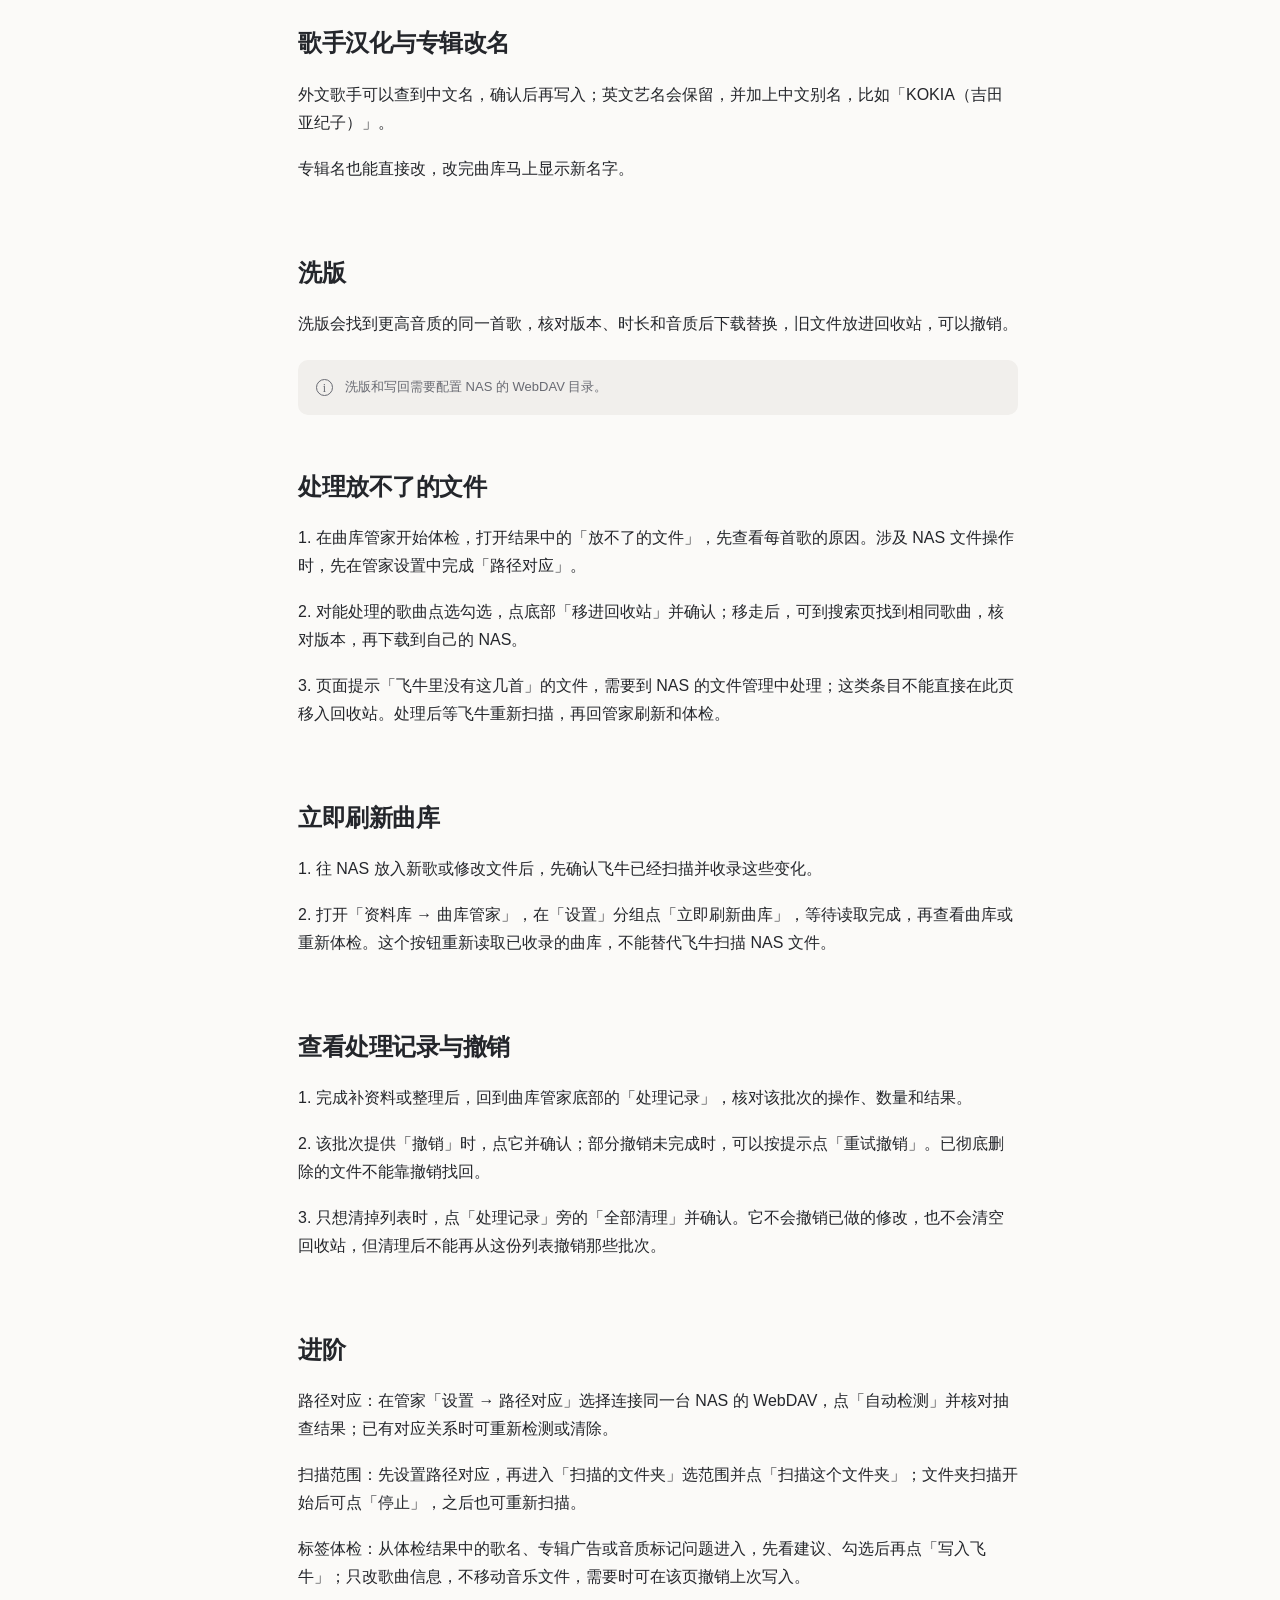
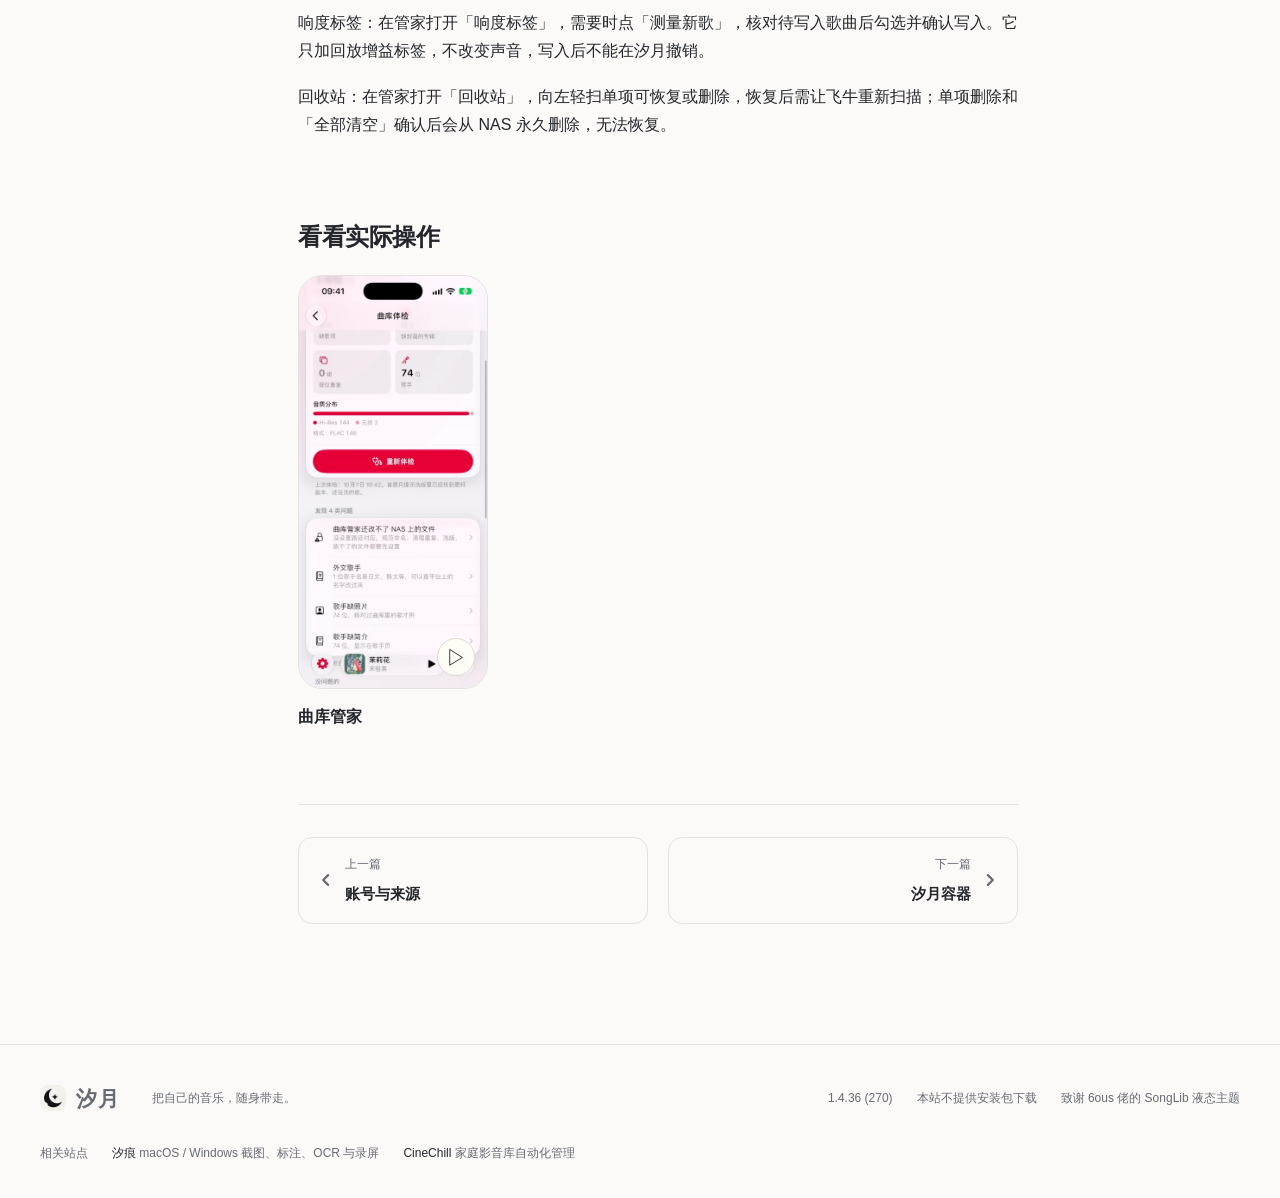
==== commit e0ba352f: "wiki：新增相关站点友链" ====
--- a/wiki/butler.html
+++ b/wiki/butler.html
@@ -14,7 +14,10 @@
 <button class="menu-toggle icon-button" aria-label="打开目录" aria-controls="nav-drawer" aria-expanded="false"><span aria-hidden="true">☰</span></button></div>
 </div></header><div class="doc-layout"><aside class="doc-sidebar" aria-label="指南目录"><section class="nav-group"><h2>入门</h2><a href="quickstart.html" >开始使用<span>安装、连接曲库、添加音源</span></a></section><section class="nav-group"><h2>听歌</h2><a href="player.html" >播放页<span>两套主题、歌词与实时频谱</span></a><a href="sound.html" >音质与音效<span>无缝切歌、响度均衡、12 种听感</span></a><a href="discover.html" >发现与搜索<span>榜单、找歌与懂你推荐</span></a></section><section class="nav-group"><h2>阅读</h2><a href="reading.html" >阅读<span>汐墨书架、找书与阅读器</span></a></section><section class="nav-group"><h2>曲库</h2><a href="library.html" >资料库<span>我的音乐、歌单导入、收听统计</span></a><a href="sources.html" >账号与来源<span>飞牛、WebDAV、Plex、Emby</span></a><a href="butler.html" aria-current="page">曲库管家<span>体检、补资料、洗版与整理</span></a></section><section class="nav-group"><h2>进阶</h2><a href="container.html" >汐月容器<span>家里的音源、账号与代下载</span></a><a href="settings.html" >设置<span>外观、日志与备份</span></a></section><section class="nav-group"><h2>帮助</h2><a href="troubleshooting.html" >常见问题<span>按现象查原因</span></a><a href="changelog.html" >更新日志<span>每一个版本的变化</span></a></section></aside><main class="doc-main" id="main"><header class="doc-heading"><p class="kicker">Library Butler</p><h1>先体检，再整理</h1><p class="lead">曲库管家帮你找出能处理的问题，每一步都先预览，再确认。</p></header><div class="shot-gallery"><figure class="phone-figure "><button class="phone lightbox-trigger" data-lightbox="../xiyue/screenshots/butler-entry.jpg" aria-label="放大：曲库管家入口"><img src="../xiyue/screenshots/butler-entry.jpg" alt="曲库管家入口" width="552" height="1200" loading="lazy" decoding="async"></button><figcaption>曲库管家入口</figcaption></figure><figure class="phone-figure "><button class="phone lightbox-trigger" data-lightbox="../xiyue/screenshots/butler.jpg" aria-label="放大：曲库管家"><img src="../xiyue/screenshots/butler.jpg" alt="曲库管家" width="552" height="1200" loading="lazy" decoding="async"></button><figcaption>曲库管家</figcaption></figure></div><section class="doc-section reveal" id="s-1"><h2>曲库体检</h2><p>一键体检会扫一遍飞牛曲库和 NAS 文件，按问题分好类：缺歌词、缺封面、缺歌手资料、重复文件、命名不规范、可以升级音质、放不了的文件。</p><p>只列出能处理的问题。处理过的、你选择保留的、确实找不到的，下次不再提示；某次没查成的，下次会再查。</p></section><section class="doc-section reveal" id="s-2"><h2>补资料</h2><p>可以补歌词、专辑封面、歌手照片和简介，先挑选再保存。设置好 NAS 目录后，还能写回 NAS，让其他设备也看得到。</p><p>1. 在「资料库 → 曲库管家」往下找到「设置」，开启「播放时自动补歌词」；飞牛没有歌词的歌曲在播放时会尝试查找，补到的内容默认只存这台手机。</p><p>2. 想把支持的歌词和封面写回 NAS，先在同页设置「路径对应」，核对飞牛和 WebDAV 指向同一份音乐文件，再开启「写回 NAS」。未设置路径对应时，写回开关不可用。</p><p>3. 回到补资料工具，核对候选并保存；写回时会把对应歌词和封面存到 NAS，已有文件不覆盖。NAS 文件有改动后，等飞牛重新扫描，再刷新曲库。</p><p>每批操作都会留下处理记录；出现撤销按钮的类型可以整批撤销。</p></section><section class="doc-section reveal" id="s-3"><h2>清理重复与规范命名</h2><p>清理重复会先告诉你留哪个、移走哪个，移走的文件进回收站。规范命名会把歌词、封面文件一起改好，并让飞牛重新扫描。</p></section><section class="doc-section reveal" id="s-4"><h2>歌手汉化与专辑改名</h2><p>外文歌手可以查到中文名，确认后再写入；英文艺名会保留，并加上中文别名，比如「KOKIA（吉田亚纪子）」。</p><p>专辑名也能直接改，改完曲库马上显示新名字。</p></section><section class="doc-section reveal" id="s-5"><h2>洗版</h2><p>洗版会找到更高音质的同一首歌，核对版本、时长和音质后下载替换，旧文件放进回收站，可以撤销。</p><aside class="tip"><span aria-hidden="true">i</span><p>洗版和写回需要配置 NAS 的 WebDAV 目录。</p></aside></section><section class="doc-section reveal" id="s-6"><h2>处理放不了的文件</h2><p>1. 在曲库管家开始体检，打开结果中的「放不了的文件」，先查看每首歌的原因。涉及 NAS 文件操作时，先在管家设置中完成「路径对应」。</p><p>2. 对能处理的歌曲点选勾选，点底部「移进回收站」并确认；移走后，可到搜索页找到相同歌曲，核对版本，再下载到自己的 NAS。</p><p>3. 页面提示「飞牛里没有这几首」的文件，需要到 NAS 的文件管理中处理；这类条目不能直接在此页移入回收站。处理后等飞牛重新扫描，再回管家刷新和体检。</p></section><section class="doc-section reveal" id="s-7"><h2>立即刷新曲库</h2><p>1. 往 NAS 放入新歌或修改文件后，先确认飞牛已经扫描并收录这些变化。</p><p>2. 打开「资料库 → 曲库管家」，在「设置」分组点「立即刷新曲库」，等待读取完成，再查看曲库或重新体检。这个按钮重新读取已收录的曲库，不能替代飞牛扫描 NAS 文件。</p></section><section class="doc-section reveal" id="s-8"><h2>查看处理记录与撤销</h2><p>1. 完成补资料或整理后，回到曲库管家底部的「处理记录」，核对该批次的操作、数量和结果。</p><p>2. 该批次提供「撤销」时，点它并确认；部分撤销未完成时，可以按提示点「重试撤销」。已彻底删除的文件不能靠撤销找回。</p><p>3. 只想清掉列表时，点「处理记录」旁的「全部清理」并确认。它不会撤销已做的修改，也不会清空回收站，但清理后不能再从这份列表撤销那些批次。</p></section><section class="doc-section reveal" id="s-9"><h2>进阶</h2><p>路径对应：在管家「设置 → 路径对应」选择连接同一台 NAS 的 WebDAV，点「自动检测」并核对抽查结果；已有对应关系时可重新检测或清除。</p><p>扫描范围：先设置路径对应，再进入「扫描的文件夹」选范围并点「扫描这个文件夹」；文件夹扫描开始后可点「停止」，之后也可重新扫描。</p><p>标签体检：从体检结果中的歌名、专辑广告或音质标记问题进入，先看建议、勾选后再点「写入飞牛」；只改歌曲信息，不移动音乐文件，需要时可在该页撤销上次写入。</p><p>响度标签：在管家打开「响度标签」，需要时点「测量新歌」，核对待写入歌曲后勾选并确认写入。它只加回放增益标签，不改变声音，写入后不能在汐月撤销。</p><p>回收站：在管家打开「回收站」，向左轻扫单项可恢复或删除，恢复后需让飞牛重新扫描；单项删除和「全部清空」确认后会从 NAS 永久删除，无法恢复。</p></section><section class="doc-clips"><h2>看看实际操作</h2><div class="doc-clip-grid"><figure class="clip-card"><div class="clip-screen"><video muted playsinline loop preload="none" poster="../xiyue/videos/butler.jpg" data-video="../xiyue/videos/butler.mp4" aria-label="曲库管家演示"></video><button class="video-toggle" aria-label="播放：曲库管家"><span aria-hidden="true">▷</span></button></div><figcaption><h3>曲库管家</h3></figcaption></figure></div></section><nav class="doc-pagination" aria-label="相邻指南"><a class="previous" href="sources.html"><svg class="chev" viewBox="0 0 10 10" width="10" height="10" aria-hidden="true" focusable="false"><path d="M3.5 1.5 7 5l-3.5 3.5" fill="none" stroke="currentColor" stroke-width="1.6" stroke-linecap="round" stroke-linejoin="round"/></svg><div><span>上一篇</span><strong>账号与来源</strong></div></a><a class="next" href="container.html"><div><span>下一篇</span><strong>汐月容器</strong></div><svg class="chev" viewBox="0 0 10 10" width="10" height="10" aria-hidden="true" focusable="false"><path d="M3.5 1.5 7 5l-3.5 3.5" fill="none" stroke="currentColor" stroke-width="1.6" stroke-linecap="round" stroke-linejoin="round"/></svg></a></nav></main><aside class='toc' aria-label='本页内容'><h2>本页内容</h2><a href="#s-1">曲库体检</a><a href="#s-2">补资料</a><a href="#s-3">清理重复与规范命名</a><a href="#s-4">歌手汉化与专辑改名</a><a href="#s-5">洗版</a><a href="#s-6">处理放不了的文件</a><a href="#s-7">立即刷新曲库</a><a href="#s-8">查看处理记录与撤销</a><a href="#s-9">进阶</a></aside></div>
 <footer class="site-footer"><a class="brand" href="../index.html"><img src="../xiyue/icon.png" alt="" width="26" height="26"><strong>汐月</strong></a>
-<p>把自己的音乐，随身带走。</p><div><span>1.4.36 (270)</span><span>本站不提供安装包下载</span><span>致谢 6ous 佬的 SongLib 液态主题</span></div></footer>
+<p>把自己的音乐，随身带走。</p><div><span>1.4.36 (270)</span><span>本站不提供安装包下载</span><span>致谢 6ous 佬的 SongLib 液态主题</span></div>
+<nav class="friend-links" aria-label="友情链接"><span class="friend-links-title">相关站点</span>
+<a href="https://bbong9.github.io/LumaTrace/" target="_blank" rel="noopener">汐痕 <small>macOS / Windows 截图、标注、OCR 与录屏</small></a>
+<a href="https://bbong9.github.io/cinechill-wiki/" target="_blank" rel="noopener">CineChill <small>家庭影音库自动化管理</small></a></nav></footer>
 <dialog class="drawer-dialog" id="nav-drawer"><div class="dialog-heading"><strong>使用指南</strong><button data-close aria-label="关闭目录">×</button></div><section class="nav-group"><h2>入门</h2><a href="quickstart.html" >开始使用<span>安装、连接曲库、添加音源</span></a></section><section class="nav-group"><h2>听歌</h2><a href="player.html" >播放页<span>两套主题、歌词与实时频谱</span></a><a href="sound.html" >音质与音效<span>无缝切歌、响度均衡、12 种听感</span></a><a href="discover.html" >发现与搜索<span>榜单、找歌与懂你推荐</span></a></section><section class="nav-group"><h2>阅读</h2><a href="reading.html" >阅读<span>汐墨书架、找书与阅读器</span></a></section><section class="nav-group"><h2>曲库</h2><a href="library.html" >资料库<span>我的音乐、歌单导入、收听统计</span></a><a href="sources.html" >账号与来源<span>飞牛、WebDAV、Plex、Emby</span></a><a href="butler.html" aria-current="page">曲库管家<span>体检、补资料、洗版与整理</span></a></section><section class="nav-group"><h2>进阶</h2><a href="container.html" >汐月容器<span>家里的音源、账号与代下载</span></a><a href="settings.html" >设置<span>外观、日志与备份</span></a></section><section class="nav-group"><h2>帮助</h2><a href="troubleshooting.html" >常见问题<span>按现象查原因</span></a><a href="changelog.html" >更新日志<span>每一个版本的变化</span></a></section></dialog>
 <dialog class="search-dialog" id="search-dialog"><div class="search-bar"><label class="sr-only" for="site-query">搜索站内指南</label>
 <input type="search" id="site-query" placeholder="搜功能、设置或遇到的问题…" autocomplete="off"><button data-close aria-label="关闭搜索">Esc</button></div>
--- a/xiyue/wiki.css
+++ b/xiyue/wiki.css
@@ -126,6 +126,11 @@
 .site-footer { margin: 88px auto 0; max-width: 1280px; border-top: 1px solid var(--line); padding: 40px 40px 34px; display: flex; align-items: center; gap: 32px; color: var(--muted); font-size: 12px; }
 .site-footer > div { margin-left: auto; display: flex; flex-wrap: wrap; gap: 8px 24px; }
 .site-footer > div > span { white-space: nowrap; }
+footer.site-footer { flex-wrap: wrap; }
+.friend-links { flex: 0 0 100%; display: flex; flex-wrap: wrap; align-items: baseline; gap: 8px 24px; }
+.friend-links a { color: var(--ink); }
+.friend-links a:hover { color: var(--accent); }
+.friend-links small { color: var(--muted); font-size: 1em; }
 .doc-layout { max-width: 1360px; margin: 0 auto; display: grid; grid-template-columns: 206px minmax(0, 720px) 156px; gap: 52px; padding: 0 40px; }
 .doc-sidebar { position: sticky; top: 72px; align-self: start; height: calc(100dvh - 72px); overflow-y: auto; padding: 34px 0 40px; scrollbar-width: thin; }
 .nav-group { margin-bottom: 25px; }
